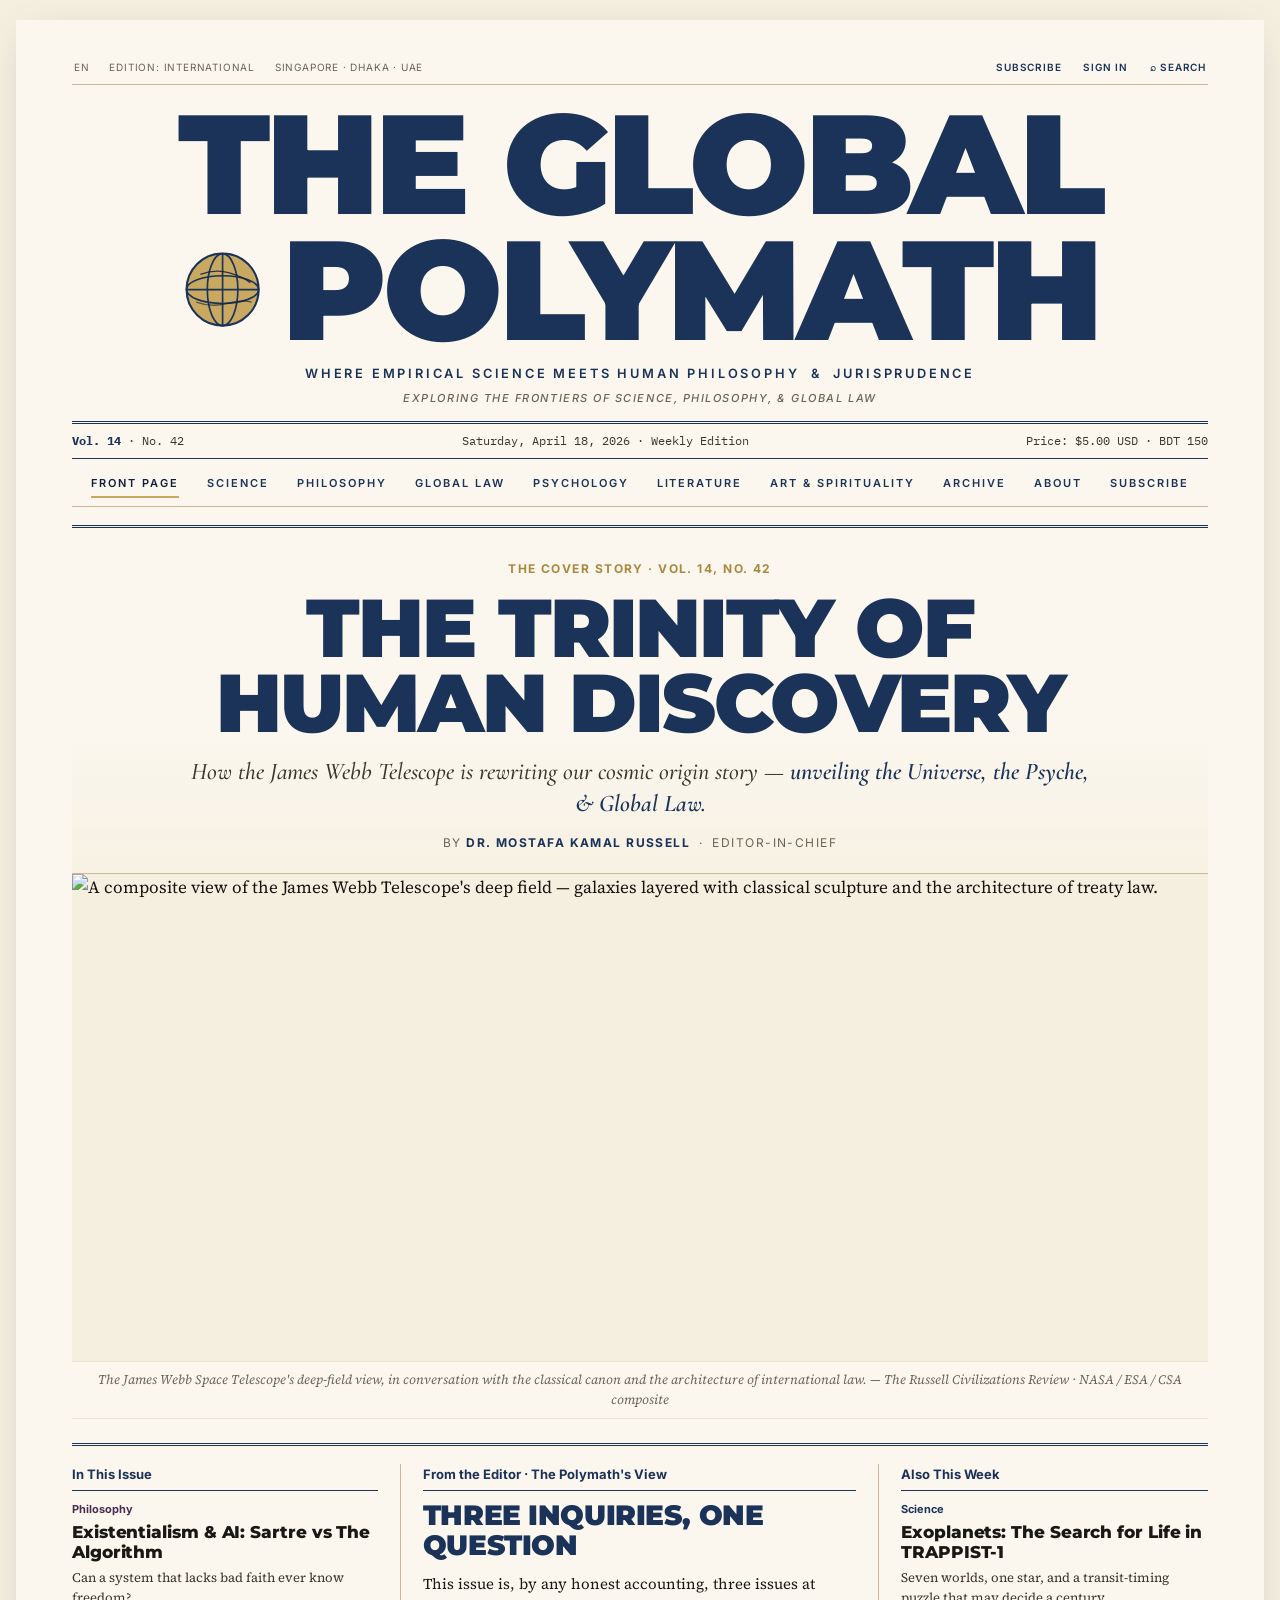
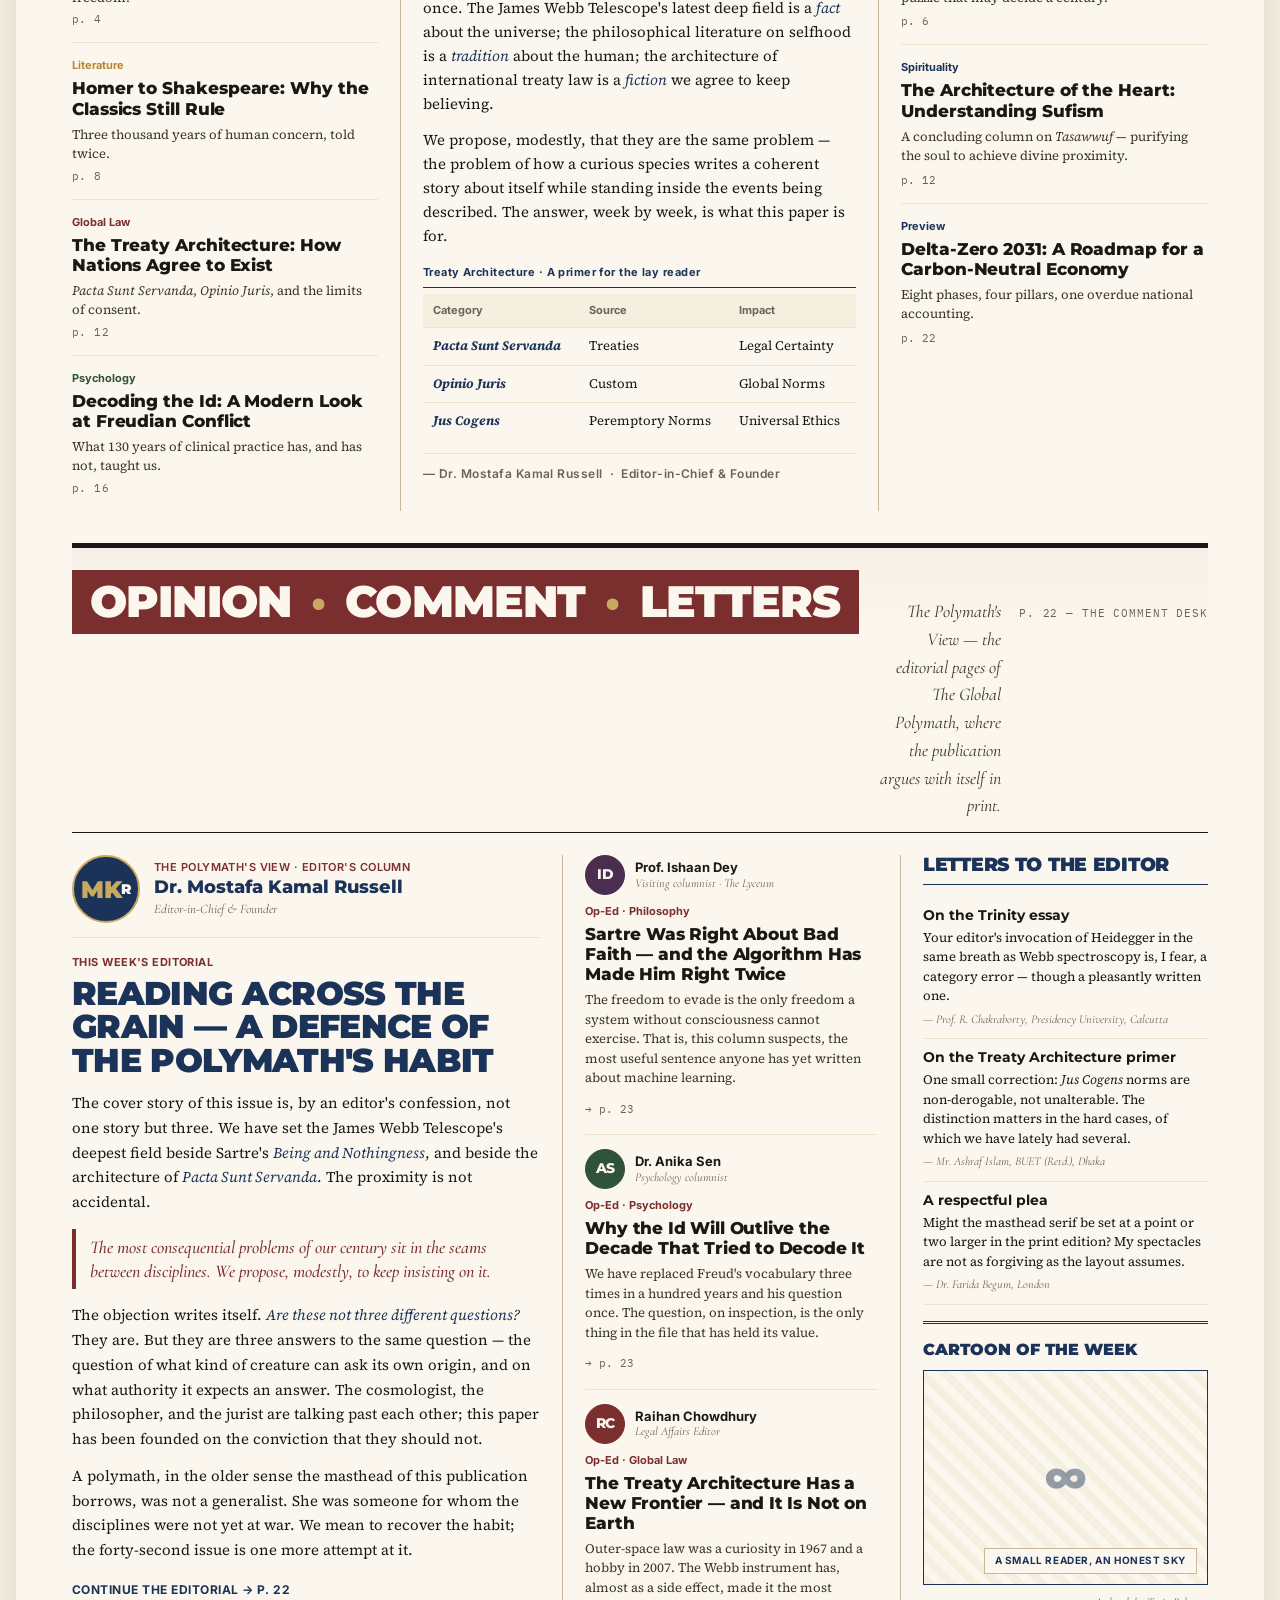
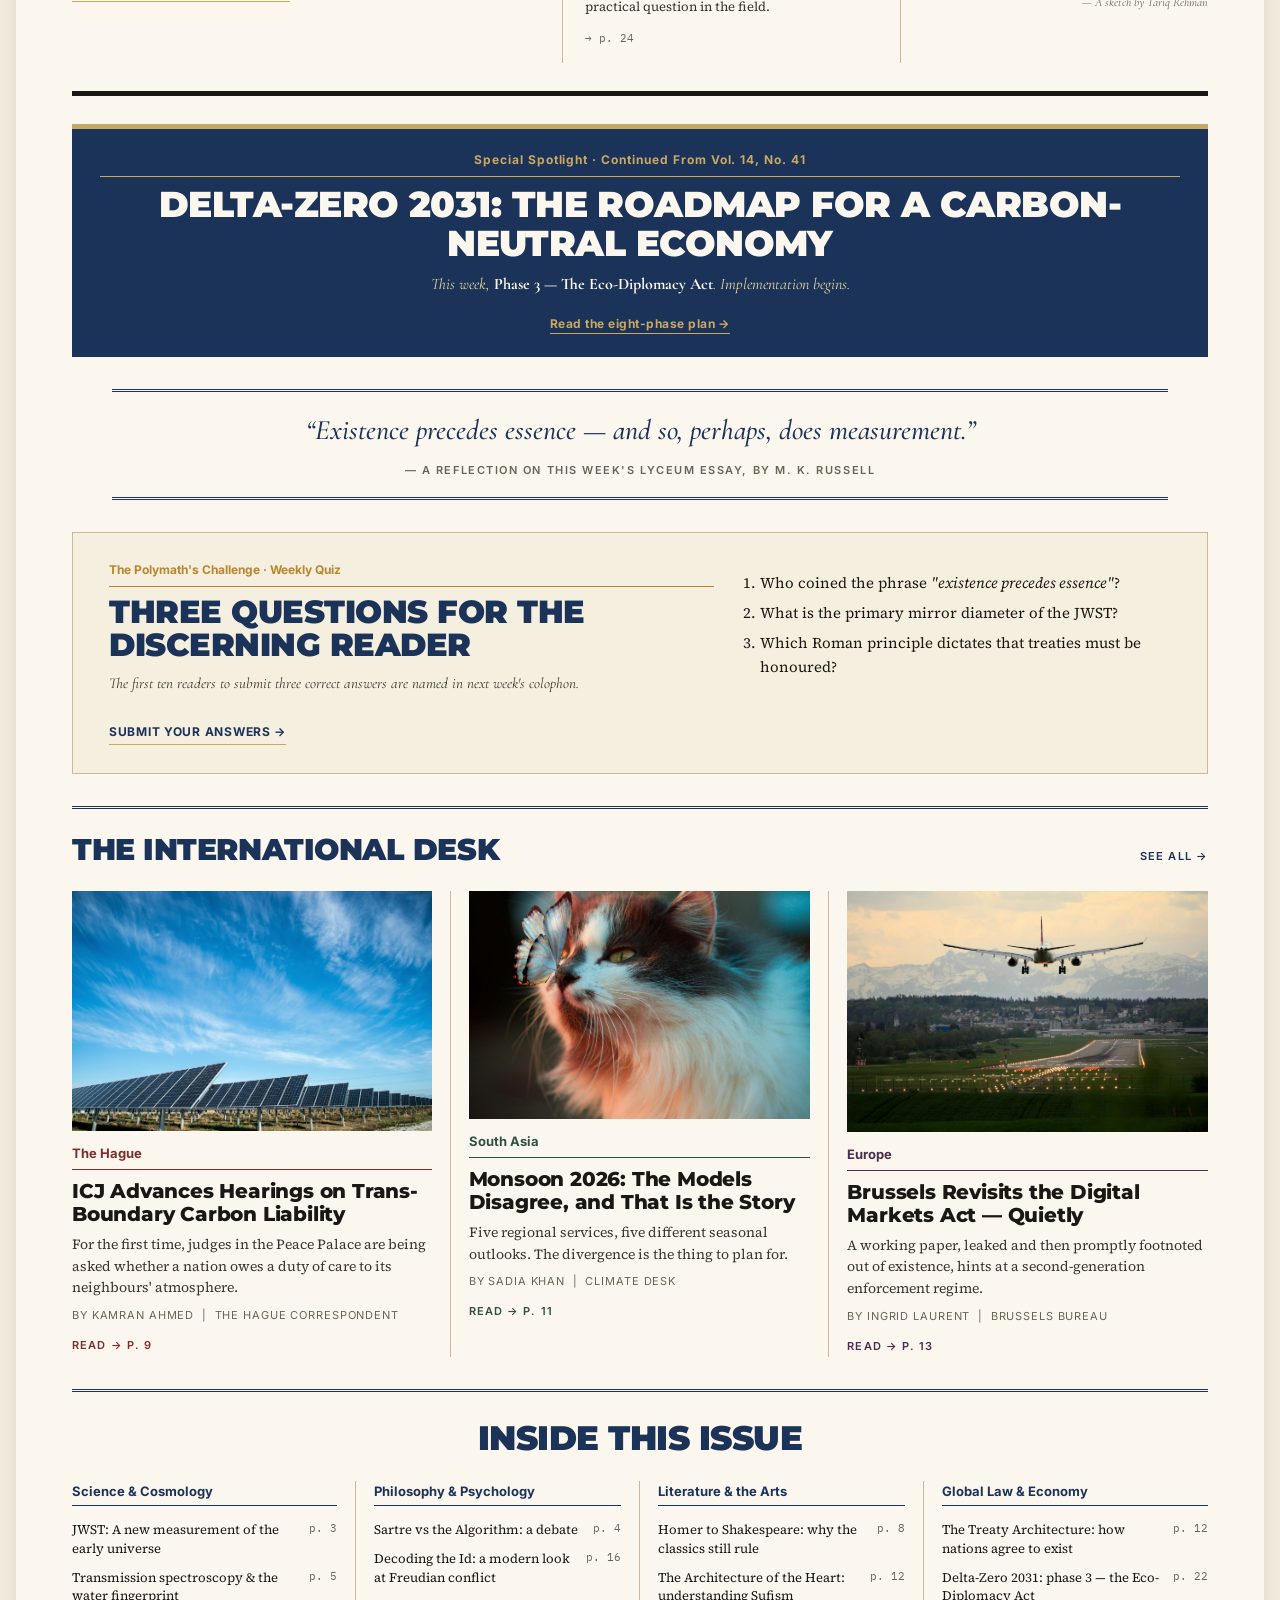
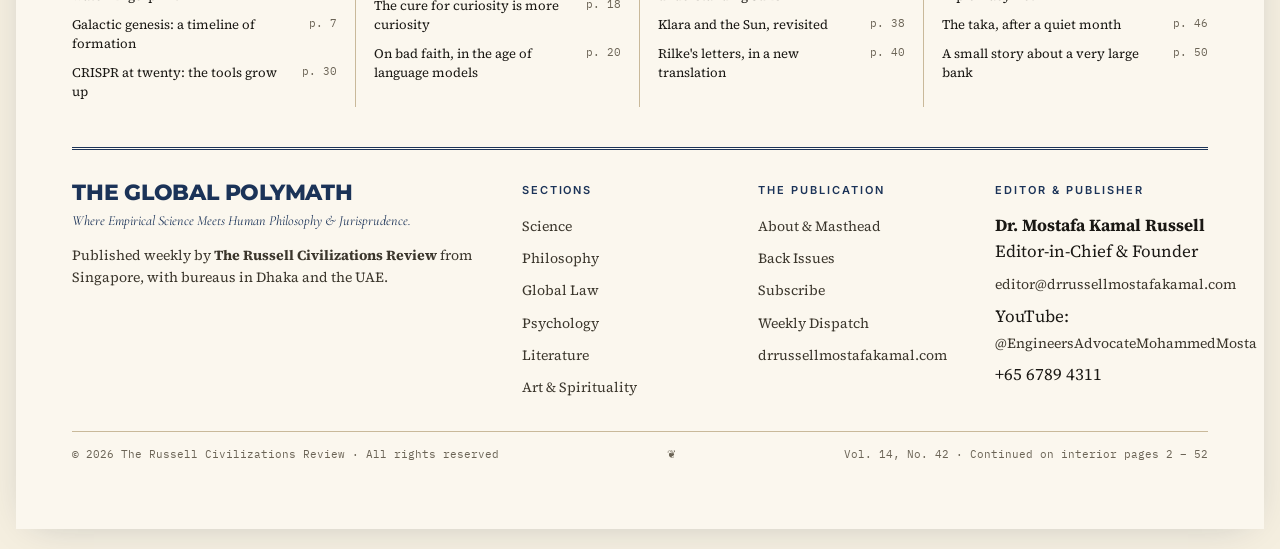
==== index.html @ f8ccaa66 "Swap primary location: Singapore-first, Dhaka secondary Per Dr. Mostafa Kamal Russell's Apr 29 instr" ====
<!doctype html>
<html lang="en">
<head>
<meta charset="utf-8">
<meta name="viewport" content="width=device-width, initial-scale=1">
<title>The Global Polymath — Vol. 14, No. 42 — April 18, 2026</title>
<meta name="description" content="The Global Polymath — Exploring the Frontiers of Science, Philosophy, &amp; Global Law. Published by The Russell Civilizations Review.">
<link rel="icon" type="image/svg+xml" href="assets/emblem.svg">
<link rel="stylesheet" href="colors_and_type.css">
<link rel="stylesheet" href="site.css">
<style>
  /* ---------- COVER BANNER ---------- */
  .cover-banner {
    margin-top: 18px;
    padding: 26px 0 20px;
    text-align: center;
    border-top: 3px double var(--tgp-navy);
    border-bottom: 1px solid var(--tgp-rule-thin);
    background:
      linear-gradient(180deg, transparent 0, transparent 60%, rgba(201, 169, 97, 0.08) 100%);
  }
  .cover-banner .kicker {
    display: inline-block;
    border-bottom: 0;
    padding-bottom: 0;
    margin-bottom: 12px;
    color: var(--tgp-gold-deep);
    letter-spacing: .12em;
    text-transform: uppercase;
    font-size: 12px;
  }
  .cover-banner h1 {
    font-family: var(--font-display);
    font-weight: 900;
    font-size: clamp(38px, 6.4vw, 96px);
    line-height: 0.92;
    letter-spacing: -0.025em;
    text-transform: uppercase;
    color: var(--tgp-navy);
    margin: 0 0 14px;
    overflow-wrap: break-word;
    hyphens: auto;
  }
  .cover-banner h1 a { color: inherit; text-decoration: none; }
  .cover-banner h1 a:hover { color: var(--tgp-navy-deep); }
  .cover-banner .deck {
    font-family: var(--font-serif-alt);
    font-style: italic;
    font-weight: 500;
    font-size: clamp(18px, 1.9vw, 24px);
    line-height: 1.35;
    color: var(--tgp-ink-soft);
    max-width: 920px;
    margin: 0 auto 14px;
  }
  .cover-banner .deck em {
    font-style: italic;
    color: var(--tgp-navy);
    font-weight: 600;
  }
  .cover-banner .byline {
    font-family: var(--font-sans);
    font-size: 12px;
    letter-spacing: .12em;
    text-transform: uppercase;
    color: var(--tgp-ink-mute);
  }
  .cover-banner .byline b {
    color: var(--tgp-navy);
    font-weight: 700;
  }

  /* ---------- HERO COMPOSITE ---------- */
  .cover-hero {
    margin: 0 0 24px;
  }
  .cover-hero .img {
    aspect-ratio: 21 / 9;
    overflow: hidden;
    background: var(--tgp-paper-deep);
  }
  .cover-hero .img img {
    width: 100%; height: 100%;
    object-fit: cover;
    display: block;
    filter: contrast(1.04) saturate(0.95);
  }
  .cover-hero figcaption {
    padding: 8px 0;
    border-top: .5px solid var(--tgp-paper-edge);
    border-bottom: .5px solid var(--tgp-paper-edge);
    font-family: var(--font-serif);
    font-style: italic;
    font-size: 13px;
    color: var(--tgp-ink-mute);
    text-align: center;
  }

  /* ---------- 3-COL COVER GRID ---------- */
  .cover-grid {
    display: grid;
    grid-template-columns: 1.1fr 1.6fr 1.1fr;
    gap: 0;
    margin-top: 24px;
    padding-top: 18px;
    border-top: 3px double var(--tgp-navy);
  }
  .cover-grid > * {
    padding: 0 22px;
    border-right: 1px solid var(--tgp-rule-thin);
    min-width: 0;
  }
  .cover-grid > *:first-child { padding-left: 0; }
  .cover-grid > *:last-child  { padding-right: 0; border-right: 0; }

  /* In This Issue (left) */
  .in-this-issue ul { list-style: none; padding: 0; margin: 0; }
  .in-this-issue li {
    padding: 14px 0;
    border-bottom: 1px solid var(--tgp-paper-edge);
  }
  .in-this-issue li:first-child { padding-top: 0; }
  .in-this-issue li:last-child { border-bottom: 0; }
  .in-this-issue .tag {
    font-family: var(--font-sans);
    font-weight: 700;
    font-size: 11px;
    letter-spacing: 0;
    color: var(--tgp-gold-deep);
    margin-bottom: 4px;
  }
  .in-this-issue .tag.philosophy { color: var(--tgp-aubergine); }
  .in-this-issue .tag.literature { color: var(--tgp-ochre); }
  .in-this-issue .tag.global-law { color: var(--tgp-oxblood); }
  .in-this-issue .tag.psychology { color: var(--tgp-forest); }
  .in-this-issue h4 {
    font-family: var(--font-headline);
    font-weight: 800;
    font-size: 17px;
    line-height: 1.18;
    color: var(--tgp-ink);
    margin: 0 0 6px;
    text-transform: none;
    letter-spacing: -.005em;
  }
  .in-this-issue h4 a { color: inherit; text-decoration: none; }
  .in-this-issue h4 a:hover { color: var(--tgp-navy); text-decoration: underline; }
  .in-this-issue p {
    font-family: var(--font-serif);
    font-size: 13px;
    line-height: 1.5;
    color: var(--tgp-ink-soft);
    margin: 0 0 4px;
  }
  .in-this-issue .page {
    font-family: var(--font-mono);
    font-size: 11px;
    color: var(--tgp-ink-mute);
    letter-spacing: .04em;
  }

  /* Editorial centre column */
  .cover-editorial h3 {
    font-family: var(--font-display);
    font-weight: 900;
    font-size: clamp(22px, 2.2vw, 30px);
    line-height: 1.05;
    text-transform: uppercase;
    letter-spacing: -.015em;
    color: var(--tgp-navy);
    margin: 4px 0 12px;
  }
  .cover-editorial p {
    font-family: var(--font-serif);
    font-size: 15px;
    line-height: 1.6;
    color: var(--tgp-ink);
    margin: 0 0 12px;
  }
  .cover-editorial p i { color: var(--tgp-navy); }

  .treaty-table {
    width: 100%;
    border-collapse: collapse;
    margin: 16px 0 14px;
    font-family: var(--font-serif);
    font-size: 13px;
  }
  .treaty-table caption {
    font-family: var(--font-sans);
    font-size: 11px;
    font-weight: 700;
    letter-spacing: .04em;
    color: var(--tgp-navy);
    text-align: left;
    padding-bottom: 6px;
    border-bottom: 1px solid var(--tgp-navy);
    margin-bottom: 6px;
  }
  .treaty-table th, .treaty-table td {
    padding: 8px 10px;
    text-align: left;
    border-bottom: .5px solid var(--tgp-paper-edge);
    vertical-align: top;
  }
  .treaty-table th {
    font-family: var(--font-sans);
    font-weight: 700;
    font-size: 11px;
    color: var(--tgp-ink-mute);
    background: var(--tgp-paper-deep);
  }
  .treaty-table td:first-child { font-weight: 700; color: var(--tgp-navy); font-style: italic; }
  .treaty-table tr:last-child td { border-bottom: 0; }

  .cover-editorial .byline-bottom {
    font-family: var(--font-sans);
    font-size: 12px;
    letter-spacing: .04em;
    color: var(--tgp-ink-mute);
    font-weight: 600;
    margin-top: 14px;
    padding-top: 10px;
    border-top: 1px solid var(--tgp-paper-edge);
  }

  /* Also This Week (right) */
  .cover-secondary article {
    padding: 14px 0;
    border-bottom: 1px solid var(--tgp-paper-edge);
  }
  .cover-secondary article:first-of-type { padding-top: 0; }
  .cover-secondary article:last-of-type { border-bottom: 0; }
  .cover-secondary .tag {
    font-family: var(--font-sans);
    font-weight: 700;
    font-size: 11px;
    color: var(--tgp-navy);
    margin-bottom: 4px;
  }
  .cover-secondary h4 {
    font-family: var(--font-headline);
    font-weight: 800;
    font-size: 17px;
    line-height: 1.18;
    color: var(--tgp-ink);
    margin: 0 0 6px;
    text-transform: none;
    letter-spacing: -.005em;
  }
  .cover-secondary h4 a { color: inherit; text-decoration: none; }
  .cover-secondary h4 a:hover { color: var(--tgp-navy); text-decoration: underline; }
  .cover-secondary p {
    font-family: var(--font-serif);
    font-size: 13px;
    line-height: 1.5;
    color: var(--tgp-ink-soft);
    margin: 0 0 6px;
  }
  .cover-secondary .page {
    font-family: var(--font-mono);
    font-size: 11px;
    color: var(--tgp-ink-mute);
  }

  /* ---------- OPINION DESK (British comment-page style) ---------- */
  .opinion-desk {
    margin-top: 32px;
    border-top: 5px solid var(--tgp-ink);
    border-bottom: 5px solid var(--tgp-ink);
    padding: 22px 0 28px;
    background:
      linear-gradient(180deg, rgba(123, 46, 46, 0.04) 0, transparent 80px);
  }
  .opinion-banner {
    display: flex;
    align-items: baseline;
    justify-content: space-between;
    gap: 18px;
    flex-wrap: wrap;
    padding-bottom: 12px;
    margin-bottom: 22px;
    border-bottom: 1px solid var(--tgp-ink);
  }
  .opinion-banner .badge {
    font-family: var(--font-display);
    font-weight: 900;
    font-size: clamp(28px, 3.4vw, 44px);
    line-height: 1;
    text-transform: uppercase;
    letter-spacing: -.02em;
    color: var(--tgp-paper);
    background: var(--tgp-oxblood);
    padding: 10px 18px;
    display: inline-block;
  }
  .opinion-banner .badge .dot { color: var(--tgp-gold); margin: 0 8px; }
  .opinion-banner .running {
    font-family: var(--font-serif-alt);
    font-style: italic;
    font-size: clamp(15px, 1.4vw, 19px);
    color: var(--tgp-ink-soft);
    flex: 1;
    text-align: right;
  }
  .opinion-banner .page-ref {
    font-family: var(--font-mono);
    font-size: 11px;
    letter-spacing: .08em;
    color: var(--tgp-ink-mute);
    text-transform: uppercase;
  }

  .opinion-grid {
    display: grid;
    grid-template-columns: 1.6fr 1.1fr 1fr;
    gap: 0;
  }
  .opinion-grid > * {
    padding: 0 22px;
    border-right: 1px solid var(--tgp-rule-thin);
    min-width: 0;
  }
  .opinion-grid > *:first-child { padding-left: 0; }
  .opinion-grid > *:last-child  { padding-right: 0; border-right: 0; }

  /* Editor's column (Russell) */
  .editor-column .author {
    display: flex;
    align-items: center;
    gap: 14px;
    padding-bottom: 14px;
    border-bottom: .5px solid var(--tgp-paper-edge);
    margin-bottom: 16px;
  }
  .editor-column .portrait {
    width: 64px;
    height: 64px;
    border-radius: 50%;
    background: var(--tgp-navy);
    color: var(--tgp-gold);
    font-family: var(--font-display);
    font-weight: 900;
    font-size: 24px;
    display: inline-flex;
    align-items: center;
    justify-content: center;
    flex-shrink: 0;
    border: 2px solid var(--tgp-gold);
    letter-spacing: -.02em;
  }
  .editor-column .author .meta { min-width: 0; }
  .editor-column .author .role {
    font-family: var(--font-sans);
    font-size: 11px;
    font-weight: 600;
    letter-spacing: .04em;
    color: var(--tgp-oxblood);
    text-transform: uppercase;
    margin-bottom: 2px;
  }
  .editor-column .author .name {
    font-family: var(--font-display);
    font-weight: 800;
    font-size: 18px;
    color: var(--tgp-navy);
    line-height: 1.1;
  }
  .editor-column .author .name-sub {
    font-family: var(--font-serif-alt);
    font-style: italic;
    font-size: 13px;
    color: var(--tgp-ink-mute);
    margin-top: 2px;
  }
  .editor-column .kicker-line {
    font-family: var(--font-sans);
    font-weight: 700;
    font-size: 11px;
    letter-spacing: .04em;
    color: var(--tgp-oxblood);
    text-transform: uppercase;
    margin-bottom: 6px;
  }
  .editor-column h3 {
    font-family: var(--font-display);
    font-weight: 900;
    font-size: clamp(24px, 2.6vw, 34px);
    line-height: 1.0;
    text-transform: uppercase;
    letter-spacing: -.02em;
    color: var(--tgp-navy);
    margin: 0 0 14px;
  }
  .editor-column p {
    font-family: var(--font-serif);
    font-size: 15px;
    line-height: 1.65;
    color: var(--tgp-ink);
    margin: 0 0 12px;
  }
  .editor-column p i { color: var(--tgp-navy); }
  .editor-column blockquote {
    font-family: var(--font-serif-alt);
    font-style: italic;
    font-weight: 500;
    font-size: 18px;
    line-height: 1.35;
    color: var(--tgp-oxblood);
    border-left: 4px solid var(--tgp-oxblood);
    padding: 6px 0 6px 14px;
    margin: 14px 0;
  }
  .editor-column .continue {
    font-family: var(--font-sans);
    font-size: 12px;
    font-weight: 700;
    color: var(--tgp-navy);
    text-decoration: none;
    border-bottom: 1px solid var(--tgp-gold);
    padding-bottom: 2px;
    letter-spacing: .04em;
    text-transform: uppercase;
    display: inline-block;
    margin-top: 6px;
  }
  .editor-column .continue:hover { color: var(--tgp-navy-deep); border-bottom-color: var(--tgp-gold-deep); }

  /* Op-Ed stack (three columnists) */
  .op-ed-stack > article {
    padding: 14px 0;
    border-bottom: 1px solid var(--tgp-paper-edge);
  }
  .op-ed-stack > article:first-child { padding-top: 0; }
  .op-ed-stack > article:last-child { border-bottom: 0; }
  .op-ed-stack .author-mini {
    display: flex;
    align-items: center;
    gap: 10px;
    margin-bottom: 8px;
  }
  .op-ed-stack .portrait-sm {
    width: 38px;
    height: 38px;
    border-radius: 50%;
    background: var(--tgp-paper-deep);
    color: var(--tgp-navy);
    font-family: var(--font-display);
    font-weight: 800;
    font-size: 14px;
    display: inline-flex;
    align-items: center;
    justify-content: center;
    flex-shrink: 0;
    border: 1.5px solid var(--tgp-rule-thin);
    letter-spacing: -.02em;
  }
  .op-ed-stack .portrait-sm.philo { background: var(--tgp-aubergine); color: var(--tgp-paper); border-color: var(--tgp-aubergine); }
  .op-ed-stack .portrait-sm.psyc  { background: var(--tgp-forest); color: var(--tgp-paper); border-color: var(--tgp-forest); }
  .op-ed-stack .portrait-sm.law   { background: var(--tgp-oxblood); color: var(--tgp-paper); border-color: var(--tgp-oxblood); }
  .op-ed-stack .author-mini .byline { min-width: 0; line-height: 1.2; }
  .op-ed-stack .author-mini .name {
    font-family: var(--font-sans);
    font-size: 13px;
    font-weight: 700;
    color: var(--tgp-ink);
  }
  .op-ed-stack .author-mini .role {
    font-family: var(--font-serif-alt);
    font-style: italic;
    font-size: 12px;
    color: var(--tgp-ink-mute);
  }
  .op-ed-stack .kicker-line {
    font-family: var(--font-sans);
    font-weight: 700;
    font-size: 11px;
    letter-spacing: 0;
    color: var(--tgp-oxblood);
    margin-bottom: 4px;
  }
  .op-ed-stack h4 {
    font-family: var(--font-headline);
    font-weight: 800;
    font-size: 17px;
    line-height: 1.18;
    color: var(--tgp-ink);
    margin: 0 0 6px;
    text-transform: none;
    letter-spacing: -.01em;
  }
  .op-ed-stack h4 a { color: inherit; text-decoration: none; }
  .op-ed-stack h4 a:hover { color: var(--tgp-navy); text-decoration: underline; }
  .op-ed-stack p {
    font-family: var(--font-serif);
    font-size: 13px;
    line-height: 1.5;
    color: var(--tgp-ink-soft);
    margin: 0 0 6px;
  }
  .op-ed-stack .jump {
    font-family: var(--font-mono);
    font-size: 11px;
    color: var(--tgp-ink-mute);
  }

  /* Letters & Cartoon */
  .letters-stack > .head {
    font-family: var(--font-display);
    font-weight: 900;
    font-size: 19px;
    line-height: 1.1;
    text-transform: uppercase;
    letter-spacing: -.015em;
    color: var(--tgp-navy);
    padding-bottom: 8px;
    border-bottom: .5px solid var(--tgp-navy);
    margin-bottom: 12px;
  }
  .letters-stack .letter {
    padding: 10px 0;
    border-bottom: 1px solid var(--tgp-paper-edge);
  }
  .letters-stack .letter:last-of-type { border-bottom: 0; }
  .letters-stack .letter .title {
    font-family: var(--font-headline);
    font-weight: 700;
    font-size: 14px;
    color: var(--tgp-ink);
    margin-bottom: 4px;
    line-height: 1.2;
  }
  .letters-stack .letter p {
    font-family: var(--font-serif);
    font-size: 13px;
    line-height: 1.5;
    color: var(--tgp-ink);
    margin: 0 0 4px;
  }
  .letters-stack .letter .sig {
    font-family: var(--font-serif-alt);
    font-style: italic;
    font-size: 12px;
    color: var(--tgp-ink-mute);
  }
  .letters-stack .cartoon {
    margin-top: 16px;
    padding-top: 14px;
    border-top: 3px double var(--tgp-navy);
  }
  .letters-stack .cartoon .head {
    font-family: var(--font-display);
    font-weight: 900;
    font-size: 16px;
    text-transform: uppercase;
    color: var(--tgp-navy);
    margin-bottom: 8px;
  }
  .letters-stack .cartoon-frame {
    aspect-ratio: 4 / 3;
    background:
      repeating-linear-gradient(45deg, var(--tgp-paper-deep), var(--tgp-paper-deep) 8px, var(--tgp-paper) 8px, var(--tgp-paper) 16px);
    border: 1.5px solid var(--tgp-navy);
    display: flex;
    align-items: center;
    justify-content: center;
    margin-bottom: 8px;
    position: relative;
    overflow: hidden;
  }
  .letters-stack .cartoon-frame .glyph {
    font-family: var(--font-display);
    font-size: 44px;
    color: var(--tgp-navy);
    opacity: 0.45;
    font-weight: 900;
  }
  .letters-stack .cartoon-frame .legend {
    position: absolute;
    bottom: 10px;
    right: 10px;
    background: var(--tgp-paper);
    padding: 4px 10px;
    font-family: var(--font-sans);
    font-size: 10px;
    font-weight: 700;
    color: var(--tgp-navy);
    letter-spacing: .06em;
    text-transform: uppercase;
    border: 1px solid var(--tgp-rule-thin);
  }
  .letters-stack .cartoon .credit {
    font-family: var(--font-serif-alt);
    font-style: italic;
    font-size: 12px;
    color: var(--tgp-ink-mute);
    text-align: right;
  }

  /* ---------- DELTA-ZERO RIBBON ---------- */
  .delta-zero-ribbon {
    margin-top: 28px;
    padding: 22px 28px;
    background: var(--tgp-navy);
    color: var(--tgp-paper);
    border-top: 5px solid var(--tgp-gold);
    text-align: center;
  }
  .delta-zero-ribbon .kicker {
    font-family: var(--font-sans);
    font-weight: 700;
    font-size: 12px;
    letter-spacing: .08em;
    color: var(--tgp-gold);
    margin-bottom: 8px;
    text-transform: none;
  }
  .delta-zero-ribbon h2 {
    font-family: var(--font-display);
    font-weight: 900;
    font-size: clamp(22px, 3vw, 36px);
    line-height: 1.1;
    text-transform: uppercase;
    letter-spacing: -.015em;
    margin: 0 0 8px;
    color: var(--tgp-paper);
  }
  .delta-zero-ribbon p {
    font-family: var(--font-serif-alt);
    font-style: italic;
    font-size: 16px;
    margin: 0 0 12px;
    color: var(--tgp-gold-soft);
  }
  .delta-zero-ribbon p b { color: var(--tgp-paper); font-style: normal; font-weight: 700; }
  .delta-zero-ribbon a {
    font-family: var(--font-sans);
    font-size: 12px;
    font-weight: 700;
    color: var(--tgp-gold);
    text-decoration: none;
    border-bottom: 1px solid var(--tgp-gold);
    padding-bottom: 2px;
    letter-spacing: .04em;
  }
  .delta-zero-ribbon a:hover { color: var(--tgp-paper); border-bottom-color: var(--tgp-paper); }

  /* ---------- PULL QUOTE ROW ---------- */
  .pullquote-row {
    margin: 32px 40px;
    padding: 20px 0;
    border-top: 3px double var(--tgp-navy);
    border-bottom: 3px double var(--tgp-navy);
    text-align: center;
    font-family: var(--font-serif-alt);
    font-style: italic;
    font-weight: 500;
    font-size: clamp(20px, 2.2vw, 30px);
    line-height: 1.3;
    color: var(--tgp-navy);
  }
  .pullquote-row .attrib {
    display: block;
    font-family: var(--font-sans);
    font-style: normal;
    font-size: 11px;
    letter-spacing: .14em;
    color: var(--tgp-ink-mute);
    margin-top: 14px;
    font-weight: 600;
    text-transform: uppercase;
  }

  /* ---------- WEEKLY CHALLENGE ---------- */
  .weekly-challenge {
    margin-top: 28px;
    padding: 28px 36px;
    border: 1px solid var(--tgp-rule-thin);
    background: var(--tgp-paper-deep);
    display: grid;
    grid-template-columns: 1.4fr 1fr;
    gap: 24px;
    align-items: center;
  }
  .weekly-challenge .head .kicker {
    font-family: var(--font-sans);
    font-weight: 700;
    font-size: 12px;
    color: var(--tgp-ochre);
    margin-bottom: 8px;
  }
  .weekly-challenge h2 {
    font-family: var(--font-display);
    font-weight: 900;
    font-size: clamp(22px, 2.6vw, 32px);
    line-height: 1.05;
    text-transform: uppercase;
    letter-spacing: -.015em;
    color: var(--tgp-navy);
    margin: 0 0 10px;
  }
  .weekly-challenge .head p {
    font-family: var(--font-serif-alt);
    font-style: italic;
    font-size: 15px;
    color: var(--tgp-ink-soft);
    margin: 0;
  }
  .weekly-challenge ol {
    font-family: var(--font-serif);
    font-size: 15px;
    line-height: 1.6;
    color: var(--tgp-ink);
    margin: 0;
    padding-left: 22px;
  }
  .weekly-challenge ol li { margin-bottom: 6px; }
  .weekly-challenge .submit {
    grid-column: 1 / -1;
    font-family: var(--font-sans);
    font-size: 12px;
    font-weight: 700;
    color: var(--tgp-navy);
    text-decoration: none;
    border-bottom: 1px solid var(--tgp-gold);
    padding-bottom: 2px;
    margin-top: 4px;
    letter-spacing: .06em;
    justify-self: start;
    text-transform: uppercase;
  }
  .weekly-challenge .submit:hover { color: var(--tgp-navy-deep); border-bottom-color: var(--tgp-gold-deep); }

  /* ---------- INTERNATIONAL DESK ---------- */
  .intl-desk {
    margin-top: 32px;
    padding-top: 18px;
    border-top: 3px double var(--tgp-navy);
  }
  .intl-desk .section-head {
    display: flex; justify-content: space-between; align-items: baseline;
    margin-bottom: 18px;
  }
  .intl-desk .section-head h2 {
    font-family: var(--font-display);
    font-weight: 900;
    font-size: clamp(22px, 2.4vw, 30px);
    text-transform: uppercase;
    color: var(--tgp-navy);
    letter-spacing: -.015em;
    margin: 0;
  }
  .intl-grid {
    display: grid;
    grid-template-columns: repeat(3, 1fr);
    gap: 0;
  }
  .intl-grid > article {
    padding: 0 18px;
    border-right: 1px solid var(--tgp-rule-thin);
  }
  .intl-grid > article:first-child { padding-left: 0; }
  .intl-grid > article:last-child  { padding-right: 0; border-right: 0; }
  .intl-grid .img {
    aspect-ratio: 3 / 2;
    width: 100%;
    margin-bottom: 12px;
    overflow: hidden;
    background: var(--tgp-paper-deep);
  }
  .intl-grid .img img {
    width: 100%; height: 100%;
    object-fit: cover;
    display: block;
    filter: contrast(1.02) saturate(0.95);
  }
  .intl-grid h3 {
    font-family: var(--font-headline);
    font-weight: 800;
    font-size: 20px;
    line-height: 1.15;
    color: var(--tgp-ink);
    margin: 0 0 8px;
    letter-spacing: -.01em;
  }
  .intl-grid h3 a { color: inherit; text-decoration: none; }
  .intl-grid h3 a:hover { text-decoration: underline; }
  .intl-grid p {
    font-family: var(--font-serif);
    font-size: 14px;
    line-height: 1.55;
    color: var(--tgp-ink-soft);
    margin: 0 0 8px;
  }

  /* ---------- INSIDE THIS ISSUE ---------- */
  .inside {
    margin-top: 32px;
    padding-top: 20px;
    border-top: 3px double var(--tgp-navy);
  }
  .inside h2 {
    font-family: var(--font-display);
    font-weight: 900;
    font-size: clamp(24px, 2.8vw, 34px);
    text-transform: uppercase;
    color: var(--tgp-navy);
    letter-spacing: -.015em;
    margin: 0 0 16px;
    text-align: center;
  }
  .inside-grid {
    display: grid;
    grid-template-columns: repeat(4, 1fr);
    gap: 0;
  }
  .inside-grid > section {
    padding: 0 18px;
    border-right: 1px solid var(--tgp-rule-thin);
  }
  .inside-grid > section:first-child { padding-left: 0; }
  .inside-grid > section:last-child  { padding-right: 0; border-right: 0; }
  .inside-grid h5 {
    font-family: var(--font-sans);
    font-weight: 700;
    font-size: 13px;
    letter-spacing: 0;
    text-transform: none;
    color: var(--tgp-navy);
    margin: 0 0 10px;
    padding-bottom: 4px;
    border-bottom: .5px solid var(--tgp-navy);
  }
  .inside-grid ul { list-style: none; padding: 0; margin: 0; }
  .inside-grid li {
    font-family: var(--font-serif);
    font-size: 13px;
    line-height: 1.45;
    padding: 5px 0;
    color: var(--tgp-ink);
    display: flex;
    justify-content: space-between;
    gap: 10px;
  }
  .inside-grid li a { color: inherit; text-decoration: none; }
  .inside-grid li a:hover { text-decoration: underline; color: var(--tgp-navy); }
  .inside-grid li .pg {
    font-family: var(--font-mono);
    font-size: 11px;
    color: var(--tgp-ink-mute);
    flex-shrink: 0;
  }

  /* ---------- RESPONSIVE ---------- */
  @media (max-width: 1100px) {
    .cover-grid { grid-template-columns: 1fr 1.4fr; }
    .cover-secondary { grid-column: 1 / -1; padding: 18px 0 0; border-right: 0; border-top: 1px solid var(--tgp-rule-thin); margin-top: 10px;
      display: grid; grid-template-columns: 1fr 1fr 1fr; gap: 0; }
    .cover-secondary article { padding: 0 16px; border-right: 1px solid var(--tgp-rule-thin); border-bottom: 0; }
    .cover-secondary article:first-of-type { padding-left: 0; }
    .cover-secondary article:last-of-type { padding-right: 0; border-right: 0; }
    .opinion-grid { grid-template-columns: 1.4fr 1fr; }
    .opinion-grid > .letters-stack { grid-column: 1 / -1; padding: 18px 0 0; border-right: 0; border-top: 1px solid var(--tgp-rule-thin); margin-top: 10px; }
  }
  @media (max-width: 900px) {
    .cover-grid { grid-template-columns: 1fr; padding-top: 14px; }
    .cover-grid > * { padding: 16px 0; border-right: 0; border-bottom: 1px solid var(--tgp-paper-edge); }
    .cover-grid > *:last-child { border-bottom: 0; }
    .cover-secondary { grid-template-columns: 1fr; border-top: 0; padding: 0; margin-top: 0; }
    .cover-secondary article { padding: 14px 0; border-right: 0; border-bottom: 1px solid var(--tgp-paper-edge); }
    .cover-secondary article:last-of-type { border-bottom: 0; }
    .pullquote-row { margin: 22px 8px; }
    .weekly-challenge { grid-template-columns: 1fr; padding: 20px 22px; }
    .intl-grid, .inside-grid { grid-template-columns: 1fr; }
    .intl-grid > article, .inside-grid > section {
      padding: 14px 0;
      border-right: 0;
      border-bottom: 1px solid var(--tgp-paper-edge);
    }
    .intl-grid > article:last-child,
    .inside-grid > section:last-child { border-bottom: 0; }
    .opinion-grid { grid-template-columns: 1fr; }
    .opinion-grid > * { padding: 16px 0; border-right: 0; border-bottom: 1px solid var(--tgp-paper-edge); margin-top: 0; border-top: 0; }
    .opinion-grid > *:last-child { border-bottom: 0; }
    .opinion-banner .running { text-align: left; flex: none; width: 100%; }
  }
  @media (max-width: 560px) {
    .cover-banner { padding: 18px 0 14px; }
    .cover-hero .img { aspect-ratio: 16 / 10; }
    .delta-zero-ribbon { padding: 18px 16px; }
  }
</style>
</head>
<body class="tgp">
  <div class="page-shell">
    <main class="page-body">

      <!-- Top utility bar -->
      <div class="utility-bar">
        <div class="left">
          <span>EN</span>
          <span>Edition: International</span>
          <span>Singapore &middot; Dhaka &middot; UAE</span>
        </div>
        <div class="right">
          <a href="subscribe.html">Subscribe</a>
          <a href="#">Sign In</a>
          <a href="#" aria-label="Search">&#x2315; Search</a>
        </div>
      </div>

      <!-- Masthead -->
      <header class="masthead">
        <div class="masthead-title">
          <a href="index.html">
            <span class="line">The Global</span>
            <span class="globe-row">
              <span class="globe">
                <svg viewBox="0 0 120 120" xmlns="http://www.w3.org/2000/svg" aria-hidden="true">
                  <circle cx="60" cy="60" r="52" fill="#C9A961" stroke="#1B3358" stroke-width="3"/>
                  <ellipse cx="60" cy="60" rx="52" ry="20" stroke="#1B3358" stroke-width="2.4" fill="none"/>
                  <ellipse cx="60" cy="60" rx="22" ry="52" stroke="#1B3358" stroke-width="2.4" fill="none"/>
                  <line x1="8" y1="60" x2="112" y2="60" stroke="#1B3358" stroke-width="2.4"/>
                  <line x1="60" y1="8" x2="60" y2="112" stroke="#1B3358" stroke-width="2.4"/>
                  <path d="M 28 38 Q 50 30 70 36 T 100 50" stroke="#0F1F3A" stroke-width="2" fill="none" opacity="0.85"/>
                  <path d="M 22 78 Q 44 86 66 80 T 102 78" stroke="#0F1F3A" stroke-width="2" fill="none" opacity="0.6"/>
                </svg>
              </span>
              <span>Polymath</span>
            </span>
          </a>
        </div>
        <div class="masthead-tagline">Where Empirical Science Meets Human Philosophy &nbsp;&amp;&nbsp; Jurisprudence</div>
        <div class="masthead-running">Exploring the Frontiers of Science, Philosophy, &amp; Global Law</div>
      </header>

      <!-- Dateline -->
      <div class="dateline">
        <span><b>Vol. 14</b> &middot; No. 42</span>
        <span>Saturday, April 18, 2026 &middot; Weekly Edition</span>
        <span>Price: $5.00 USD &middot; BDT 150</span>
      </div>

      <!-- Navigation -->
      <nav class="site-nav" aria-label="Primary">
        <input type="checkbox" id="navToggle" class="nav-toggle" aria-hidden="true">
        <label for="navToggle" class="nav-hamburger" aria-label="Open menu">
          <span class="bars"><span class="bar"></span><span class="bar"></span><span class="bar"></span></span>
          <span><span class="open-label">Menu</span><span class="close-label">Close</span></span>
        </label>
        <div class="nav-menu">
          <a href="index.html" class="active">Front Page</a>
          <a href="section.html?s=science">Science</a>
          <a href="section.html?s=philosophy">Philosophy</a>
          <a href="section.html?s=global-law">Global Law</a>
          <a href="section.html?s=psychology">Psychology</a>
          <a href="section.html?s=literature">Literature</a>
          <a href="section.html?s=spirituality">Art &amp; Spirituality</a>
          <a href="archive.html">Archive</a>
          <a href="about.html">About</a>
          <a href="subscribe.html">Subscribe</a>
        </div>
      </nav>

      <!-- COVER STORY HEADLINE -->
      <section class="cover-banner">
        <div class="kicker">The Cover Story &middot; Vol. 14, No. 42</div>
        <h1>
          <a href="article.html">The Trinity of Human&nbsp;Discovery</a>
        </h1>
        <p class="deck">
          How the James Webb Telescope is rewriting our cosmic origin story &mdash;
          <em>unveiling the Universe, the Psyche, &amp; Global Law.</em>
        </p>
        <div class="byline">By <b>Dr. Mostafa Kamal Russell</b> &nbsp;&middot;&nbsp; Editor-in-Chief</div>
      </section>

      <!-- HERO COMPOSITE -->
      <figure class="cover-hero">
        <div class="img">
          <img
            src="https://images.unsplash.com/photo-1462331940025-496dfbfc7564?w=1800&amp;q=85&amp;auto=format&amp;fit=crop"
            alt="A composite view of the James Webb Telescope's deep field — galaxies layered with classical sculpture and the architecture of treaty law."
            loading="eager" width="1800" height="772">
        </div>
        <figcaption>
          The James Webb Space Telescope's deep-field view, in conversation with the classical canon and the architecture of international law.
          &mdash; <i>The Russell Civilizations Review &middot; NASA / ESA / CSA composite</i>
        </figcaption>
      </figure>

      <!-- 3-COL COVER GRID -->
      <div class="cover-grid">

        <!-- IN THIS ISSUE -->
        <aside class="in-this-issue">
          <div class="kicker">In This Issue</div>
          <ul>
            <li>
              <div class="tag philosophy">Philosophy</div>
              <h4><a href="article.html">Existentialism &amp; AI: Sartre vs The Algorithm</a></h4>
              <p>Can a system that lacks bad faith ever know freedom?</p>
              <div class="page">p. 4</div>
            </li>
            <li>
              <div class="tag literature">Literature</div>
              <h4><a href="article.html">Homer to Shakespeare: Why the Classics Still Rule</a></h4>
              <p>Three thousand years of human concern, told twice.</p>
              <div class="page">p. 8</div>
            </li>
            <li>
              <div class="tag global-law">Global Law</div>
              <h4><a href="article.html">The Treaty Architecture: How Nations Agree to Exist</a></h4>
              <p><i>Pacta Sunt Servanda</i>, <i>Opinio Juris</i>, and the limits of consent.</p>
              <div class="page">p. 12</div>
            </li>
            <li>
              <div class="tag psychology">Psychology</div>
              <h4><a href="article.html">Decoding the Id: A Modern Look at Freudian Conflict</a></h4>
              <p>What 130 years of clinical practice has, and has not, taught us.</p>
              <div class="page">p. 16</div>
            </li>
          </ul>
        </aside>

        <!-- EDITORIAL CENTRE -->
        <article class="cover-editorial">
          <div class="kicker">From the Editor &middot; The Polymath's View</div>
          <h3>Three Inquiries, One Question</h3>
          <p>
            This issue is, by any honest accounting, three issues at once. The
            James Webb Telescope's latest deep field is a <i>fact</i> about the
            universe; the philosophical literature on selfhood is a
            <i>tradition</i> about the human; the architecture of international
            treaty law is a <i>fiction</i> we agree to keep believing.
          </p>
          <p>
            We propose, modestly, that they are the same problem &mdash; the
            problem of how a curious species writes a coherent story about itself
            while standing inside the events being described. The answer, week by
            week, is what this paper is for.
          </p>

          <table class="treaty-table">
            <caption>Treaty Architecture &middot; A primer for the lay reader</caption>
            <thead>
              <tr>
                <th>Category</th>
                <th>Source</th>
                <th>Impact</th>
              </tr>
            </thead>
            <tbody>
              <tr><td>Pacta Sunt Servanda</td><td>Treaties</td><td>Legal Certainty</td></tr>
              <tr><td>Opinio Juris</td><td>Custom</td><td>Global Norms</td></tr>
              <tr><td>Jus Cogens</td><td>Peremptory Norms</td><td>Universal Ethics</td></tr>
            </tbody>
          </table>

          <p class="byline-bottom">&mdash; Dr. Mostafa Kamal Russell &nbsp;&middot;&nbsp; Editor-in-Chief &amp; Founder</p>
        </article>

        <!-- ALSO THIS WEEK (right) -->
        <aside class="cover-secondary">
          <div class="kicker">Also This Week</div>

          <article>
            <div class="tag">Science</div>
            <h4><a href="article.html">Exoplanets: The Search for Life in TRAPPIST-1</a></h4>
            <p>Seven worlds, one star, and a transit-timing puzzle that may decide a century.</p>
            <div class="page">p. 6</div>
          </article>

          <article>
            <div class="tag">Spirituality</div>
            <h4><a href="article.html">The Architecture of the Heart: Understanding Sufism</a></h4>
            <p>A concluding column on <i>Tasawwuf</i> &mdash; purifying the soul to achieve divine proximity.</p>
            <div class="page">p. 12</div>
          </article>

          <article>
            <div class="tag">Preview</div>
            <h4><a href="article.html">Delta-Zero 2031: A Roadmap for a Carbon-Neutral Economy</a></h4>
            <p>Eight phases, four pillars, one overdue national accounting.</p>
            <div class="page">p. 22</div>
          </article>
        </aside>

      </div>

      <!-- OPINION DESK — British comment-page style -->
      <section class="opinion-desk" aria-labelledby="opinionLabel">
        <header class="opinion-banner">
          <span class="badge" id="opinionLabel">Opinion <span class="dot">&middot;</span> Comment <span class="dot">&middot;</span> Letters</span>
          <span class="running">The Polymath's View &mdash; the editorial pages of <i>The Global Polymath</i>, where the publication argues with itself in print.</span>
          <span class="page-ref">p. 22 &mdash; The Comment Desk</span>
        </header>

        <div class="opinion-grid">

          <!-- EDITOR'S COLUMN — Russell -->
          <article class="editor-column">
            <div class="author">
              <span class="portrait" aria-hidden="true">MK<span style="font-size:.6em;vertical-align:super;color:var(--tgp-paper)">R</span></span>
              <div class="meta">
                <div class="role">The Polymath's View &middot; Editor's Column</div>
                <div class="name">Dr. Mostafa Kamal Russell</div>
                <div class="name-sub">Editor-in-Chief &amp; Founder</div>
              </div>
            </div>
            <div class="kicker-line">This Week's Editorial</div>
            <h3>Reading Across the Grain &mdash; A Defence of the Polymath's Habit</h3>
            <p>
              The cover story of this issue is, by an editor's confession, not
              one story but three. We have set the James Webb Telescope's deepest
              field beside Sartre's <i>Being and Nothingness</i>, and beside the
              architecture of <i>Pacta Sunt Servanda</i>. The proximity is not
              accidental.
            </p>
            <blockquote>
              The most consequential problems of our century sit in the seams
              between disciplines. We propose, modestly, to keep insisting on it.
            </blockquote>
            <p>
              The objection writes itself. <i>Are these not three different
              questions?</i> They are. But they are three answers to the same
              question &mdash; the question of what kind of creature can ask its
              own origin, and on what authority it expects an answer. The cosmologist,
              the philosopher, and the jurist are talking past each other; this paper
              has been founded on the conviction that they should not.
            </p>
            <p>
              A polymath, in the older sense the masthead of this publication
              borrows, was not a generalist. She was someone for whom the
              disciplines were not yet at war. We mean to recover the habit; the
              forty-second issue is one more attempt at it.
            </p>
            <a class="continue" href="article.html">Continue the editorial &rarr; p. 22</a>
          </article>

          <!-- OP-ED COLUMNISTS STACK -->
          <div class="op-ed-stack" aria-label="Op-Ed columnists">

            <article>
              <div class="author-mini">
                <span class="portrait-sm philo" aria-hidden="true">ID</span>
                <div class="byline">
                  <div class="name">Prof. Ishaan Dey</div>
                  <div class="role">Visiting columnist &middot; The Lyceum</div>
                </div>
              </div>
              <div class="kicker-line">Op-Ed &middot; Philosophy</div>
              <h4><a href="article.html">Sartre Was Right About Bad Faith &mdash; and the Algorithm Has Made Him Right Twice</a></h4>
              <p>
                The freedom to evade is the only freedom a system without
                consciousness cannot exercise. That is, this column suspects, the
                most useful sentence anyone has yet written about machine learning.
              </p>
              <span class="jump">&rarr; p. 23</span>
            </article>

            <article>
              <div class="author-mini">
                <span class="portrait-sm psyc" aria-hidden="true">AS</span>
                <div class="byline">
                  <div class="name">Dr. Anika Sen</div>
                  <div class="role">Psychology columnist</div>
                </div>
              </div>
              <div class="kicker-line">Op-Ed &middot; Psychology</div>
              <h4><a href="article.html">Why the Id Will Outlive the Decade That Tried to Decode It</a></h4>
              <p>
                We have replaced Freud's vocabulary three times in a hundred
                years and his question once. The question, on inspection, is the
                only thing in the file that has held its value.
              </p>
              <span class="jump">&rarr; p. 23</span>
            </article>

            <article>
              <div class="author-mini">
                <span class="portrait-sm law" aria-hidden="true">RC</span>
                <div class="byline">
                  <div class="name">Raihan Chowdhury</div>
                  <div class="role">Legal Affairs Editor</div>
                </div>
              </div>
              <div class="kicker-line">Op-Ed &middot; Global Law</div>
              <h4><a href="article.html">The Treaty Architecture Has a New Frontier &mdash; and It Is Not on Earth</a></h4>
              <p>
                Outer-space law was a curiosity in 1967 and a hobby in 2007. The
                Webb instrument has, almost as a side effect, made it the most
                practical question in the field.
              </p>
              <span class="jump">&rarr; p. 24</span>
            </article>

          </div>

          <!-- LETTERS + CARTOON -->
          <aside class="letters-stack">
            <div class="head">Letters to the Editor</div>

            <div class="letter">
              <div class="title">On the Trinity essay</div>
              <p>Your editor's invocation of Heidegger in the same breath as
                 Webb spectroscopy is, I fear, a category error &mdash; though a
                 pleasantly written one.</p>
              <div class="sig">&mdash; Prof. R. Chakraborty, Presidency University, Calcutta</div>
            </div>

            <div class="letter">
              <div class="title">On the Treaty Architecture primer</div>
              <p>One small correction: <i>Jus Cogens</i> norms are non-derogable,
                 not unalterable. The distinction matters in the hard cases, of which
                 we have lately had several.</p>
              <div class="sig">&mdash; Mr. Ashraf Islam, BUET (Retd.), Dhaka</div>
            </div>

            <div class="letter">
              <div class="title">A respectful plea</div>
              <p>Might the masthead serif be set at a point or two larger in the
                 print edition? My spectacles are not as forgiving as the layout
                 assumes.</p>
              <div class="sig">&mdash; Dr. Farida Begum, London</div>
            </div>

            <div class="cartoon">
              <div class="head">Cartoon of the Week</div>
              <div class="cartoon-frame" role="img" aria-label="Cartoon: a small figure in a library, dwarfed by a tall window onto a JWST deep field.">
                <span class="glyph">&infin;</span>
                <span class="legend">A Small Reader, an Honest Sky</span>
              </div>
              <div class="credit">&mdash; A sketch by Tariq Rehman</div>
            </div>
          </aside>

        </div>
      </section>

      <!-- DELTA-ZERO RIBBON -->
      <section class="delta-zero-ribbon">
        <div class="kicker">Special Spotlight &middot; Continued From Vol. 14, No. 41</div>
        <h2>Delta-Zero 2031: The Roadmap for a Carbon-Neutral Economy</h2>
        <p>This week, <b>Phase 3 &mdash; The Eco-Diplomacy Act</b>. Implementation begins.</p>
        <a href="article.html">Read the eight-phase plan &rarr;</a>
      </section>

      <!-- PULL QUOTE -->
      <div class="pullquote-row">
        &ldquo;Existence precedes essence &mdash; and so, perhaps, does measurement.&rdquo;
        <span class="attrib">&mdash; A reflection on this week's Lyceum essay, by M. K. Russell</span>
      </div>

      <!-- WEEKLY CHALLENGE -->
      <section class="weekly-challenge">
        <div class="head">
          <div class="kicker">The Polymath's Challenge &middot; Weekly Quiz</div>
          <h2>Three questions for the discerning reader</h2>
          <p>The first ten readers to submit three correct answers are named in next week's colophon.</p>
        </div>
        <ol>
          <li>Who coined the phrase <i>"existence precedes essence"</i>?</li>
          <li>What is the primary mirror diameter of the JWST?</li>
          <li>Which Roman principle dictates that treaties must be honoured?</li>
        </ol>
        <a class="submit" href="article.html">Submit your answers &rarr;</a>
      </section>

      <!-- INTERNATIONAL DESK -->
      <section class="intl-desk">
        <div class="section-head">
          <h2>The International Desk</h2>
          <a class="text-more text-more--navy" href="section.html?s=global-law">See all &rarr;</a>
        </div>
        <div class="intl-grid">

          <article>
            <div class="img"><img src="assets/img/intl-hague.jpg" alt="The Peace Palace at The Hague." loading="lazy"></div>
            <div class="kicker kicker--oxblood">The Hague</div>
            <h3><a href="article.html">ICJ Advances Hearings on Trans-Boundary Carbon Liability</a></h3>
            <p>For the first time, judges in the Peace Palace are being asked whether a nation owes a duty of care to its neighbours' atmosphere.</p>
            <div class="text-byline" style="margin-bottom:6px">By Kamran Ahmed &nbsp;|&nbsp; The Hague Correspondent</div>
            <a class="text-more text-more--oxblood" href="article.html">Read &rarr; p. 9</a>
          </article>

          <article>
            <div class="img"><img src="assets/img/intl-monsoon.jpg" alt="Storm clouds over the Bay of Bengal." loading="lazy"></div>
            <div class="kicker kicker--forest">South Asia</div>
            <h3><a href="article.html">Monsoon 2026: The Models Disagree, and That Is the Story</a></h3>
            <p>Five regional services, five different seasonal outlooks. The divergence is the thing to plan for.</p>
            <div class="text-byline" style="margin-bottom:6px">By Sadia Khan &nbsp;|&nbsp; Climate Desk</div>
            <a class="text-more text-more--forest" href="article.html">Read &rarr; p. 11</a>
          </article>

          <article>
            <div class="img"><img src="assets/img/intl-brussels.jpg" alt="European Parliament building, Brussels." loading="lazy"></div>
            <div class="kicker kicker--aubergine">Europe</div>
            <h3><a href="article.html">Brussels Revisits the Digital Markets Act &mdash; Quietly</a></h3>
            <p>A working paper, leaked and then promptly footnoted out of existence, hints at a second-generation enforcement regime.</p>
            <div class="text-byline" style="margin-bottom:6px">By Ingrid Laurent &nbsp;|&nbsp; Brussels Bureau</div>
            <a class="text-more text-more--aubergine" href="article.html">Read &rarr; p. 13</a>
          </article>

        </div>
      </section>

      <!-- INSIDE THIS ISSUE -->
      <section class="inside">
        <h2>Inside This Issue</h2>
        <div class="inside-grid">

          <section>
            <h5>Science &amp; Cosmology</h5>
            <ul>
              <li><a href="article.html">JWST: A new measurement of the early universe</a><span class="pg">p. 3</span></li>
              <li><a href="article.html">Transmission spectroscopy &amp; the water fingerprint</a><span class="pg">p. 5</span></li>
              <li><a href="article.html">Galactic genesis: a timeline of formation</a><span class="pg">p. 7</span></li>
              <li><a href="article.html">CRISPR at twenty: the tools grow up</a><span class="pg">p. 30</span></li>
            </ul>
          </section>

          <section>
            <h5>Philosophy &amp; Psychology</h5>
            <ul>
              <li><a href="article.html">Sartre vs the Algorithm: a debate</a><span class="pg">p. 4</span></li>
              <li><a href="article.html">Decoding the Id: a modern look at Freudian conflict</a><span class="pg">p. 16</span></li>
              <li><a href="article.html">The cure for curiosity is more curiosity</a><span class="pg">p. 18</span></li>
              <li><a href="article.html">On bad faith, in the age of language models</a><span class="pg">p. 20</span></li>
            </ul>
          </section>

          <section>
            <h5>Literature &amp; the Arts</h5>
            <ul>
              <li><a href="article.html">Homer to Shakespeare: why the classics still rule</a><span class="pg">p. 8</span></li>
              <li><a href="article.html">The Architecture of the Heart: understanding Sufism</a><span class="pg">p. 12</span></li>
              <li><a href="article.html">Klara and the Sun, revisited</a><span class="pg">p. 38</span></li>
              <li><a href="article.html">Rilke's letters, in a new translation</a><span class="pg">p. 40</span></li>
            </ul>
          </section>

          <section>
            <h5>Global Law &amp; Economy</h5>
            <ul>
              <li><a href="article.html">The Treaty Architecture: how nations agree to exist</a><span class="pg">p. 12</span></li>
              <li><a href="article.html">Delta-Zero 2031: phase 3 &mdash; the Eco-Diplomacy Act</a><span class="pg">p. 22</span></li>
              <li><a href="article.html">The taka, after a quiet month</a><span class="pg">p. 46</span></li>
              <li><a href="article.html">A small story about a very large bank</a><span class="pg">p. 50</span></li>
            </ul>
          </section>

        </div>
      </section>

      <!-- SITE FOOTER -->
      <footer class="site-footer">
        <div class="site-footer-grid">
          <div>
            <div class="masthead-title-sm">The Global Polymath</div>
            <p style="font-family:var(--font-serif-alt);font-style:italic;color:var(--tgp-navy);margin:0 0 10px">
              Where Empirical Science Meets Human Philosophy &amp; Jurisprudence.
            </p>
            <p>Published weekly by <b>The Russell Civilizations Review</b> from Singapore, with bureaus in Dhaka and the UAE.</p>
          </div>
          <div>
            <h5>Sections</h5>
            <ul>
              <li><a href="section.html?s=science">Science</a></li>
              <li><a href="section.html?s=philosophy">Philosophy</a></li>
              <li><a href="section.html?s=global-law">Global Law</a></li>
              <li><a href="section.html?s=psychology">Psychology</a></li>
              <li><a href="section.html?s=literature">Literature</a></li>
              <li><a href="section.html?s=spirituality">Art &amp; Spirituality</a></li>
            </ul>
          </div>
          <div>
            <h5>The Publication</h5>
            <ul>
              <li><a href="about.html">About &amp; Masthead</a></li>
              <li><a href="archive.html">Back Issues</a></li>
              <li><a href="subscribe.html">Subscribe</a></li>
              <li><a href="newsletter.html">Weekly Dispatch</a></li>
              <li><a href="https://drrussellmostafakamal.com">drrussellmostafakamal.com</a></li>
            </ul>
          </div>
          <div>
            <h5>Editor &amp; Publisher</h5>
            <ul>
              <li><b>Dr. Mostafa Kamal Russell</b><br>Editor-in-Chief &amp; Founder</li>
              <li><a href="mailto:editor@drrussellmostafakamal.com">editor@drrussellmostafakamal.com</a></li>
              <li>YouTube: <a href="https://youtube.com/@EngineersAdvocateMohammedMosta">@EngineersAdvocateMohammedMosta</a></li>
              <li>+65 6789 4311</li>
            </ul>
          </div>
        </div>
        <div class="site-footer-meta">
          <span>&copy; 2026 The Russell Civilizations Review &middot; All rights reserved</span>
          <span>&#10086;</span>
          <span>Vol. 14, No. 42 &middot; Continued on interior pages 2 &ndash; 52</span>
        </div>
      </footer>

    </main>
  </div>
</body>
</html>
---- colors_and_type.css ----
/* =========================================================
   THE GLOBAL POLYMATH — Design Tokens
   "Where Empirical Science Meets Human Philosophy & Jurisprudence"
   ========================================================= */

/* Webfonts — compact-tabloid type system per Dr. Mostafa Kamal Russell's spec.
   Headlines + masthead: Montserrat (bold sans-serif, Helvetica/Montserrat family).
   Body: Source Serif 4 (Times/Georgia family).
   Decks/pull quotes: Cormorant Garamond italic.
   Mono: IBM Plex Mono for date/issue stamps.
   UI labels: Inter. */
@import url('https://fonts.googleapis.com/css2?family=Montserrat:wght@400;500;600;700;800;900&family=Cormorant+Garamond:ital,wght@0,400;0,500;0,600;0,700;1,400;1,600&family=Source+Serif+4:ital,opsz,wght@0,8..60,400;0,8..60,500;0,8..60,600;0,8..60,700;1,8..60,400&family=Inter:wght@400;500;600;700&family=IBM+Plex+Mono:wght@400;500&family=Playfair+Display:ital,wght@0,700;0,800;0,900;1,700&display=swap');

:root {
  /* ----------  BRAND CORE  ---------- */
  --tgp-navy:        #1B3358;   /* primary masthead ink */
  --tgp-navy-deep:   #0F1F3A;   /* headers on dark, emblem shadow */
  --tgp-navy-soft:   #2A4771;   /* rules, secondary headlines */
  --tgp-gold:        #C9A961;   /* emblem, rules, accents */
  --tgp-gold-deep:   #A8893F;   /* gold hover / pressed */
  --tgp-gold-soft:   #E5D3A0;   /* subtle gold washes */

  /* ----------  PAPER / NEUTRALS  ---------- */
  --tgp-paper:       #FBF7EE;   /* default page background — warm newsprint */
  --tgp-paper-deep:  #F5EFE0;   /* sectional backgrounds */
  --tgp-paper-edge:  #EDE4CE;   /* card borders, masthead rules */
  --tgp-ink:         #1A1814;   /* body text */
  --tgp-ink-soft:    #3B362C;   /* secondary body */
  --tgp-ink-mute:    #6B6456;   /* captions, metadata, bylines */
  --tgp-ink-faint:   #9A9382;   /* dividers, footnote text */
  --tgp-rule:        #1B3358;   /* masthead hairline rules */
  --tgp-rule-thin:   #C9B99A;   /* body rule lines */

  /* ----------  SEMANTIC (editorial)  ---------- */
  --tgp-oxblood:     #7B2E2E;   /* "Legal Perspective" section color */
  --tgp-forest:      #2E5339;   /* "Science" section color */
  --tgp-aubergine:   #4B2E4F;   /* "The Lyceum" / Philosophy */
  --tgp-ochre:       #B8862C;   /* "Literature" / tags */

  /* ----------  BASE TYPE FAMILIES  ---------- */
  --font-display:    'Montserrat', 'Helvetica Neue', 'Arial Black', system-ui, sans-serif;  /* masthead, cover, display headlines */
  --font-headline:   'Montserrat', 'Helvetica Neue', system-ui, sans-serif;                  /* h1-h4 */
  --font-serif:      'Source Serif 4', 'Georgia', 'Times New Roman', Cambria, serif;          /* body */
  --font-serif-alt:  'Cormorant Garamond', 'Garamond', Georgia, serif;                        /* pull quotes, decks */
  --font-sans:       'Inter', 'Helvetica Neue', system-ui, sans-serif;                         /* UI, labels */
  --font-mono:       'IBM Plex Mono', ui-monospace, Menlo, monospace;                          /* dates, issue stamps */
  --font-fancy:      'Playfair Display', 'Didot', Georgia, serif;                              /* legacy serif accents (rare) */

  /* ----------  TYPE SCALE  ---------- */
  --fs-masthead:     clamp(56px, 9vw, 128px);   /* "THE GLOBAL POLYMATH" */
  --fs-display:      clamp(40px, 5vw, 72px);    /* lead headline */
  --fs-h1:           clamp(32px, 3.6vw, 52px);
  --fs-h2:           clamp(24px, 2.6vw, 36px);
  --fs-h3:           20px;
  --fs-h4:           17px;
  --fs-body:         17px;                       /* body serif */
  --fs-body-sm:      15px;
  --fs-caption:      13px;
  --fs-kicker:       11px;                       /* small-caps section labels */
  --fs-tagline:      14px;

  /* ----------  LEADING  ---------- */
  --lh-display:      0.95;     /* tight bold sans-serif headlines */
  --lh-heading:      1.05;
  --lh-body:         1.55;
  --lh-tight:        1.2;

  /* ----------  TRACKING  ---------- */
  --ls-masthead:     -0.025em; /* tight Montserrat 900 */
  --ls-headline:     -0.015em;
  --ls-kicker:       0.18em;   /* small-caps section labels */
  --ls-tagline:      0.22em;
  --ls-body:         0;

  /* ----------  SPACING (8pt grid, with 4pt micro)  ---------- */
  --s-1:   4px;
  --s-2:   8px;
  --s-3:   12px;
  --s-4:   16px;
  --s-5:   24px;
  --s-6:   32px;
  --s-7:   48px;
  --s-8:   64px;
  --s-9:   96px;
  --s-10: 128px;

  /* ----------  RADII  ---------- */
  /* The Global Polymath is a print-first brand. Corners are SHARP.
     Only use radius for UI affordances (buttons in email, toast chips). */
  --r-0:   0;
  --r-1:   2px;
  --r-2:   4px;
  --r-pill: 999px;

  /* ----------  RULES / BORDERS  ---------- */
  --rule-hairline:   0.5px solid var(--tgp-rule);
  --rule-thin:       1px solid var(--tgp-rule);
  --rule-thick:      3px solid var(--tgp-navy);
  --rule-double:     3px double var(--tgp-navy);
  --rule-gold:       1px solid var(--tgp-gold);
  --rule-paper:      1px solid var(--tgp-paper-edge);

  /* ----------  SHADOWS (used sparingly — print aesthetic)  ---------- */
  --shadow-paper:    0 1px 0 rgba(26, 24, 20, 0.04), 0 8px 24px -12px rgba(27, 51, 88, 0.18);
  --shadow-card:     0 2px 0 rgba(26, 24, 20, 0.06), 0 16px 48px -20px rgba(27, 51, 88, 0.25);
  --shadow-none:     none;

  /* ----------  LAYOUT  ---------- */
  --col-gap:         24px;
  --col-rule:        1px solid var(--tgp-rule-thin);
  --max-page:        1280px;
  --max-prose:       640px;
}

/* =========================================================
   SEMANTIC ELEMENT DEFAULTS
   ========================================================= */

body.tgp {
  background: var(--tgp-paper);
  color: var(--tgp-ink);
  font-family: var(--font-serif);
  font-size: var(--fs-body);
  line-height: var(--lh-body);
  text-rendering: optimizeLegibility;
  -webkit-font-smoothing: antialiased;
}

.tgp-masthead {
  font-family: var(--font-display);
  font-weight: 900;
  font-size: var(--fs-masthead);
  letter-spacing: var(--ls-masthead);
  line-height: 0.92;
  color: var(--tgp-navy);
  text-transform: uppercase;
  text-align: center;
}

.tgp-tagline {
  font-family: var(--font-sans);
  font-size: var(--fs-tagline);
  letter-spacing: var(--ls-tagline);
  text-transform: uppercase;
  color: var(--tgp-navy);
  font-weight: 600;
}

.tgp-display {
  font-family: var(--font-display);
  font-weight: 900;
  font-size: var(--fs-display);
  line-height: var(--lh-display);
  letter-spacing: var(--ls-headline);
  color: var(--tgp-ink);
  text-transform: uppercase;
}

.tgp-h1 {
  font-family: var(--font-headline);
  font-weight: 700;
  font-size: var(--fs-h1);
  line-height: var(--lh-heading);
  letter-spacing: var(--ls-headline);
  color: var(--tgp-ink);
}

.tgp-h2 {
  font-family: var(--font-headline);
  font-weight: 700;
  font-size: var(--fs-h2);
  line-height: var(--lh-heading);
  color: var(--tgp-ink);
}

.tgp-h3 {
  font-family: var(--font-headline);
  font-weight: 600;
  font-size: var(--fs-h3);
  line-height: var(--lh-tight);
  color: var(--tgp-ink);
}

/* Shoulder headings — Title Case (per editor: never set kickers in caps). */
.tgp-kicker {
  font-family: var(--font-sans);
  font-weight: 700;
  font-size: 13px;
  letter-spacing: 0;
  text-transform: none;
  color: var(--tgp-navy);
}

.tgp-kicker--gold { color: var(--tgp-gold-deep); }
.tgp-kicker--oxblood { color: var(--tgp-oxblood); }
.tgp-kicker--forest { color: var(--tgp-forest); }
.tgp-kicker--aubergine { color: var(--tgp-aubergine); }

.tgp-body {
  font-family: var(--font-serif);
  font-size: var(--fs-body);
  line-height: var(--lh-body);
  color: var(--tgp-ink);
}

.tgp-lede::first-letter {
  font-family: var(--font-display);
  font-weight: 800;
  float: left;
  font-size: 4.2em;
  line-height: 0.88;
  padding: 0.05em 0.08em 0 0;
  color: var(--tgp-navy);
}

.tgp-byline {
  font-family: var(--font-sans);
  font-size: var(--fs-caption);
  letter-spacing: 0.08em;
  text-transform: uppercase;
  color: var(--tgp-ink-mute);
}

.tgp-dateline {
  font-family: var(--font-serif);
  font-weight: 700;
  font-style: italic;
  color: var(--tgp-ink-soft);
}

.tgp-caption {
  font-family: var(--font-serif);
  font-style: italic;
  font-size: var(--fs-caption);
  color: var(--tgp-ink-mute);
}

.tgp-pullquote {
  font-family: var(--font-serif-alt);
  font-weight: 500;
  font-style: italic;
  font-size: 28px;
  line-height: 1.25;
  color: var(--tgp-navy);
  border-top: var(--rule-double);
  border-bottom: var(--rule-double);
  padding: var(--s-5) 0;
  margin: var(--s-6) 0;
  text-align: center;
}

.tgp-mono {
  font-family: var(--font-mono);
  font-size: var(--fs-caption);
  letter-spacing: 0.02em;
  color: var(--tgp-ink-soft);
}

/* Rules & section dividers */
.tgp-rule            { border-top: var(--rule-thin); }
.tgp-rule--thick     { border-top: var(--rule-thick); }
.tgp-rule--double    { border-top: var(--rule-double); height: 0; }
.tgp-rule--gold      { border-top: var(--rule-gold); }
.tgp-rule--hair      { border-top: var(--rule-hairline); }

/* Buttons — used only in digital surfaces (email, web app) */
.tgp-btn {
  display: inline-block;
  font-family: var(--font-sans);
  font-weight: 600;
  font-size: 14px;
  letter-spacing: 0.08em;
  text-transform: uppercase;
  padding: 14px 28px;
  background: var(--tgp-navy);
  color: var(--tgp-paper);
  border: 1px solid var(--tgp-navy);
  border-radius: var(--r-0);
  cursor: pointer;
  transition: background 120ms ease, color 120ms ease;
  text-decoration: none;
}
.tgp-btn:hover { background: var(--tgp-navy-deep); }
.tgp-btn:active { background: #000; }
.tgp-btn--gold { background: var(--tgp-gold); border-color: var(--tgp-gold); color: var(--tgp-navy); }
.tgp-btn--gold:hover { background: var(--tgp-gold-deep); color: var(--tgp-paper); }
.tgp-btn--ghost { background: transparent; color: var(--tgp-navy); }
.tgp-btn--ghost:hover { background: var(--tgp-navy); color: var(--tgp-paper); }
---- site.css ----
/* =========================================================
   THE GLOBAL POLYMATH — Shared site styles
   Used by every page: index, article, section, about, subscribe, archive.
   Page-specific layout lives inline in each HTML file.
   ========================================================= */

html, body { margin: 0; padding: 0; }
body.tgp { background: var(--tgp-paper-deep); overflow-x: hidden; }

a { color: inherit; }

/* Prevent long words from blowing layouts on narrow screens */
h1, h2, h3, h4, .tgp-display, .tgp-h1, .tgp-h2, .tgp-h3 {
  overflow-wrap: break-word;
  word-wrap: break-word;
  -webkit-hyphens: auto;
  hyphens: auto;
}
img { max-width: 100%; height: auto; }

/* Outer paper shell ------------------------------------------------ */
.page-shell {
  background: var(--tgp-paper);
  box-shadow: 0 6px 40px -16px rgba(15,31,58,.25);
  max-width: 1680px;
  width: calc(100% - 32px);
  margin: 20px auto;
  overflow: hidden;          /* clip any child that escapes */
}
.page-body {
  padding: 32px 56px 48px;
  min-width: 0;
  overflow-x: clip;
}
/* Prevent grid/flex children from refusing to shrink and pushing scroll */
.page-body * { min-width: 0; }

/* Ultra-wide: let the sheet breathe a little, but don't exceed 1680 */
@media (min-width: 1920px) {
  .page-body { padding: 36px 72px 56px; }
}

/* Top utility bar (EN · Edition · Subscribe · Sign in · Search) ---- */
.utility-bar {
  display: flex;
  justify-content: space-between;
  align-items: center;
  padding: 8px 2px;
  border-bottom: 1px solid var(--tgp-rule-thin);
  font-family: var(--font-sans);
  font-size: 10px;
  letter-spacing: .08em;
  text-transform: uppercase;
  color: var(--tgp-ink-mute);
}
.utility-bar .left span { margin-right: 16px; }
.utility-bar .right a {
  color: var(--tgp-navy);
  text-decoration: none;
  font-weight: 600;
  margin-left: 18px;
}
.utility-bar .right a:first-child { margin-left: 0; }
.utility-bar .right a:hover { text-decoration: underline; }

/* Masthead — compact-tabloid magazine-cover style ------------------- */
.masthead {
  border-bottom: 3px double var(--tgp-navy);
  padding: 18px 0 14px;
  text-align: center;
}
.masthead-row {
  display: inline-flex;
  align-items: center;
  justify-content: center;
  gap: 18px;
  flex-wrap: wrap;
}
.masthead-emblem { flex-shrink: 0; }
.masthead-title {
  font-family: var(--font-display);
  font-weight: 900;
  font-size: clamp(48px, 11vw, 148px);
  letter-spacing: -0.03em;
  line-height: 0.86;
  color: var(--tgp-navy);
  text-transform: uppercase;
}
.masthead-title a {
  color: inherit;
  text-decoration: none;
  display: inline-flex;
  flex-direction: column;
  align-items: center;
  gap: clamp(2px, 0.4vw, 8px);
}
.masthead-title .line {
  display: block;
  white-space: nowrap;
  line-height: 0.86;
}
.masthead-title .globe-row {
  display: inline-flex;
  align-items: center;
  justify-content: center;
  gap: clamp(8px, 1.4vw, 22px);
  line-height: 0.86;
  white-space: nowrap;
}
.masthead-title .globe {
  display: inline-flex;
  align-items: center;
  justify-content: center;
  flex-shrink: 0;
  width: clamp(40px, 6.5vw, 92px);
  height: clamp(40px, 6.5vw, 92px);
  vertical-align: middle;
}
.masthead-title .globe svg { width: 100%; height: 100%; display: block; }
.masthead-tagline {
  font-family: var(--font-sans);
  font-size: clamp(10px, 1vw, 13px);
  letter-spacing: .22em;
  text-transform: uppercase;
  color: var(--tgp-navy);
  margin-top: 14px;
  font-weight: 600;
}
.masthead-running {
  font-family: var(--font-sans);
  font-size: clamp(10px, 0.9vw, 11px);
  letter-spacing: .14em;
  text-transform: uppercase;
  color: var(--tgp-ink-mute);
  margin-top: 6px;
  font-weight: 500;
  font-style: italic;
}

/* Masthead — interior page size ------------------------------------ */
.masthead--small { padding: 12px 0 10px; }
.masthead--small .masthead-title { font-size: clamp(28px, 4.4vw, 52px); gap: 10px; }
.masthead--small .masthead-title .globe { width: clamp(28px, 3.6vw, 44px); height: clamp(28px, 3.6vw, 44px); }
.masthead--small .masthead-emblem { width: 48px; height: 48px; }
.masthead--small .masthead-tagline { font-size: 10px; letter-spacing: .2em; margin-top: 6px; }

/* Dateline --------------------------------------------------------- */
.dateline {
  border-bottom: 1px solid var(--tgp-navy);
  padding: 8px 0;
  display: flex;
  justify-content: space-between;
  flex-wrap: wrap;
  gap: 4px 16px;
  font-family: var(--font-mono);
  font-size: 12px;
  color: var(--tgp-ink-soft);
}
.dateline b { color: var(--tgp-navy); }

/* Navigation ------------------------------------------------------- */
.site-nav {
  display: flex;
  justify-content: center;
  flex-wrap: wrap;
  row-gap: 8px;
  column-gap: 28px;
  padding: 12px 16px 10px;
  border-bottom: 1px solid var(--tgp-rule-thin);
  font-family: var(--font-sans);
  font-size: 11px;
  letter-spacing: .18em;
  text-transform: uppercase;
  font-weight: 600;
  position: relative;
}
.nav-toggle { display: none; }
.nav-hamburger { display: none; }
.nav-menu { display: contents; }   /* on desktop the div dissolves */
.site-nav a {
  color: var(--tgp-navy);
  text-decoration: none;
  padding: 4px 0;
  position: relative;
  white-space: nowrap;
}
.site-nav a:hover,
.site-nav a.active {
  color: var(--tgp-navy-deep);
}
.site-nav a.active::after {
  content: '';
  position: absolute;
  left: 0; right: 0; bottom: -2px;
  height: 2px;
  background: var(--tgp-gold);
}

/* Markets strip — a small ticker below the dateline ---------------- */
.markets {
  display: grid;
  grid-template-columns: repeat(6, 1fr);
  border-bottom: 1px solid var(--tgp-rule-thin);
  font-family: var(--font-mono);
  font-size: 11px;
}
.markets > div {
  padding: 10px 14px;
  border-right: 1px solid var(--tgp-rule-thin);
  display: flex;
  flex-direction: column;
  gap: 2px;
}
.markets > div:last-child { border-right: 0; }
.markets .label {
  font-family: var(--font-sans);
  font-size: 9px;
  letter-spacing: .18em;
  color: var(--tgp-ink-mute);
  text-transform: uppercase;
}
.markets .val { color: var(--tgp-ink); font-weight: 500; }
.markets .delta { font-size: 10px; }
.markets .delta--up   { color: var(--tgp-forest); }
.markets .delta--down { color: var(--tgp-oxblood); }

/* Shoulder headings (kickers) — set in Title Case per editor's note.
   Tradition reserves ALL CAPS for the masthead, tagline, navigation,
   utility bar, bylines, badges, and CTAs; everything that sits on the
   shoulder of a headline reads in mixed case. */
.kicker {
  font-family: var(--font-sans);
  font-weight: 700;
  font-size: 13px;
  letter-spacing: 0;
  text-transform: none;
  color: var(--tgp-navy);
  padding-bottom: 6px;
  border-bottom: .5px solid currentColor;
  margin-bottom: 10px;
}
.kicker--gold     { color: var(--tgp-gold-deep); }
.kicker--oxblood  { color: var(--tgp-oxblood); }
.kicker--aubergine{ color: var(--tgp-aubergine); }
.kicker--forest   { color: var(--tgp-forest); }
.kicker--ochre    { color: var(--tgp-ochre); }
.kicker em {
  font-style: italic;
  font-weight: 400;
  color: var(--tgp-ink-mute);
}

/* Generic text utilities (used across pages) ----------------------- */
.text-byline {
  font-family: var(--font-sans);
  font-size: 11px;
  letter-spacing: .08em;
  text-transform: uppercase;
  color: var(--tgp-ink-mute);
}
.text-cap {
  font-family: var(--font-serif);
  font-style: italic;
  font-size: 12px;
  color: var(--tgp-ink-mute);
}
.text-mono {
  font-family: var(--font-mono);
  font-size: 11px;
  color: var(--tgp-ink-mute);
}
.text-jump {
  font-family: var(--font-mono);
  font-size: 11px;
  color: var(--tgp-gold-deep);
}
.text-more {
  font-family: var(--font-sans);
  font-size: 11px;
  letter-spacing: .1em;
  text-transform: uppercase;
  font-weight: 600;
  text-decoration: none;
}
.text-more:hover { text-decoration: underline; }
.text-more--oxblood   { color: var(--tgp-oxblood); }
.text-more--aubergine { color: var(--tgp-aubergine); }
.text-more--forest    { color: var(--tgp-forest); }
.text-more--ochre     { color: var(--tgp-ochre); }
.text-more--navy      { color: var(--tgp-navy); }

/* Site footer ------------------------------------------------------ */
.site-footer {
  margin-top: 40px;
  padding: 32px 0 18px;
  border-top: 3px double var(--tgp-navy);
}
.site-footer-grid {
  display: grid;
  grid-template-columns: 2fr 1fr 1fr 1fr;
  gap: 24px;
}
.site-footer h5 {
  font-family: var(--font-sans);
  font-weight: 600;
  font-size: 11px;
  letter-spacing: .18em;
  text-transform: uppercase;
  color: var(--tgp-navy);
  margin: 0 0 10px;
}
.site-footer .masthead-title-sm {
  font-family: var(--font-display);
  font-weight: 800;
  font-size: 22px;
  text-transform: uppercase;
  color: var(--tgp-navy);
  letter-spacing: -.01em;
  line-height: 1;
  margin-bottom: 6px;
}
.site-footer p,
.site-footer a {
  font-family: var(--font-serif);
  font-size: 14px;
  line-height: 1.55;
  color: var(--tgp-ink-soft);
  text-decoration: none;
}
.site-footer a:hover { color: var(--tgp-navy); text-decoration: underline; }
.site-footer ul { list-style: none; padding: 0; margin: 0; }
.site-footer ul li { padding: 3px 0; }
.site-footer-meta {
  margin-top: 28px;
  padding-top: 14px;
  border-top: 1px solid var(--tgp-rule-thin);
  display: flex;
  justify-content: space-between;
  flex-wrap: wrap;
  gap: 6px 14px;
  font-family: var(--font-mono);
  font-size: 11px;
  color: var(--tgp-ink-mute);
}

/* Responsive ------------------------------------------------------- */
@media (max-width: 1100px) {
  .page-body { padding: 24px 28px 32px; }
}

@media (max-width: 900px) {
  .page-shell { margin: 12px auto; width: calc(100% - 16px); }
  .page-body { padding: 18px 16px 28px; }
  .masthead-row { flex-direction: column; gap: 12px; }
  .masthead-row > div[style] { text-align: center; }
  .dateline { font-size: 10.5px; justify-content: flex-start; }

  /* Hide utility bar (EN · Edition · Subscribe · Sign In · Search) on phones */
  .utility-bar { display: none; }

  /* Hide the emblem image in masthead on phones — text wordmark only */
  .masthead-emblem { display: none; }

  .masthead { padding-bottom: 10px; }
  .masthead-title { font-size: clamp(32px, 9vw, 56px); }
  .masthead-tagline { font-size: 10px; letter-spacing: .18em; }

  /* Nav collapses to hamburger */
  .site-nav {
    flex-direction: column;
    align-items: stretch;
    padding: 4px 0 0;
    row-gap: 0;
    column-gap: 0;
  }
  .nav-hamburger {
    display: flex;
    align-items: center;
    justify-content: space-between;
    padding: 12px 4px;
    cursor: pointer;
    user-select: none;
    color: var(--tgp-navy);
    font-family: var(--font-sans);
    font-size: 12px;
    font-weight: 600;
    letter-spacing: .18em;
    text-transform: uppercase;
  }
  .nav-hamburger .bars {
    display: inline-flex;
    flex-direction: column;
    gap: 3px;
    width: 20px;
  }
  .nav-hamburger .bar {
    width: 20px;
    height: 2px;
    background: var(--tgp-navy);
    transition: transform 160ms ease, opacity 120ms ease;
  }
  .nav-hamburger .close-x { display: none; }
  .nav-menu {
    display: none;
    flex-direction: column;
    border-top: 1px solid var(--tgp-paper-edge);
    margin-top: 4px;
    padding: 4px 0 6px;
    width: 100%;
  }
  .nav-menu a {
    white-space: normal;
    padding: 12px 4px;
    border-bottom: 1px solid var(--tgp-paper-edge);
  }
  .nav-menu a:last-child { border-bottom: 0; }
  .site-nav a.active::after { display: none; }
  .nav-menu a.active { color: var(--tgp-gold-deep); }

  .nav-toggle:checked ~ .nav-menu { display: flex; }
  .nav-toggle:checked ~ .nav-hamburger .open-label { display: none; }
  .nav-toggle:checked ~ .nav-hamburger .close-label { display: inline; }
  .nav-toggle:checked ~ .nav-hamburger .bar:nth-child(1) { transform: translateY(5px) rotate(45deg); }
  .nav-toggle:checked ~ .nav-hamburger .bar:nth-child(2) { opacity: 0; }
  .nav-toggle:checked ~ .nav-hamburger .bar:nth-child(3) { transform: translateY(-5px) rotate(-45deg); }
  .close-label { display: none; }

  .site-footer-grid { grid-template-columns: 1fr 1fr; }
}

@media (max-width: 560px) {
  .page-body { padding: 14px 12px 24px; }
  .site-footer-grid { grid-template-columns: 1fr; }
}
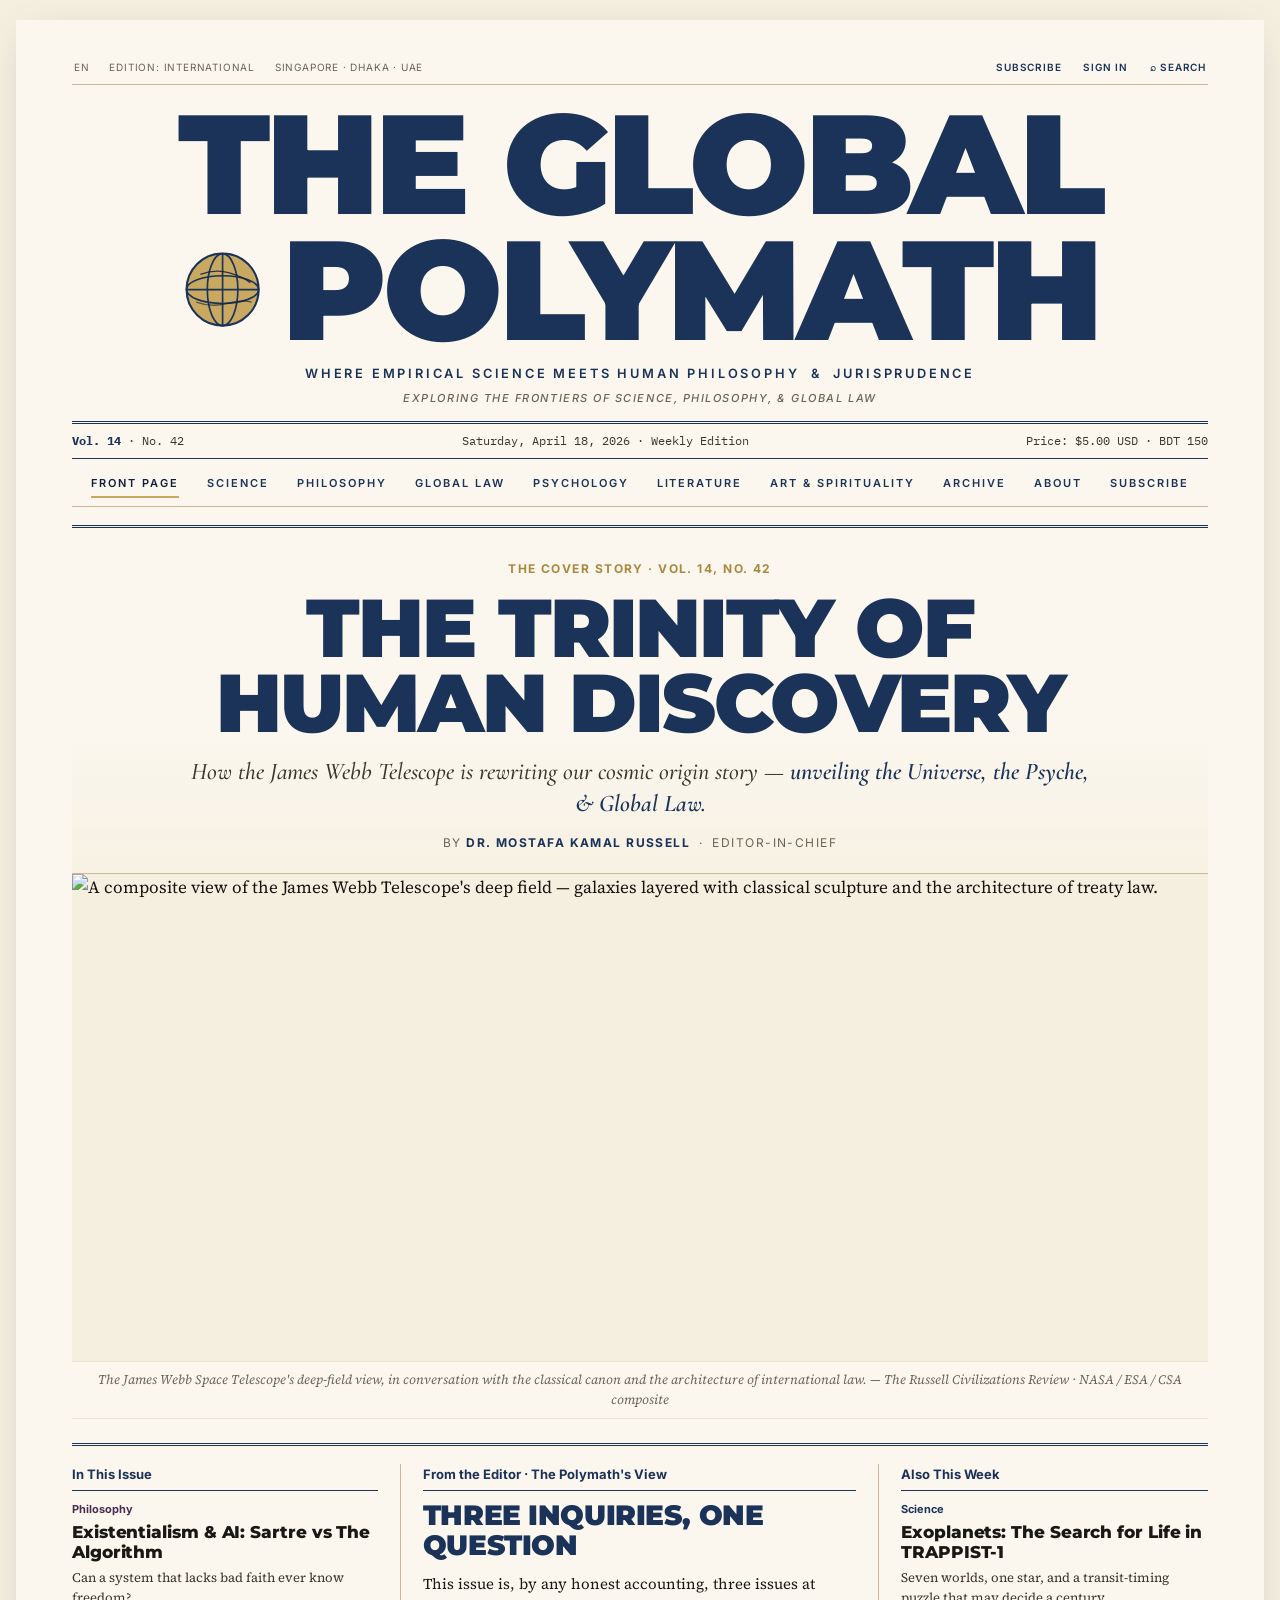
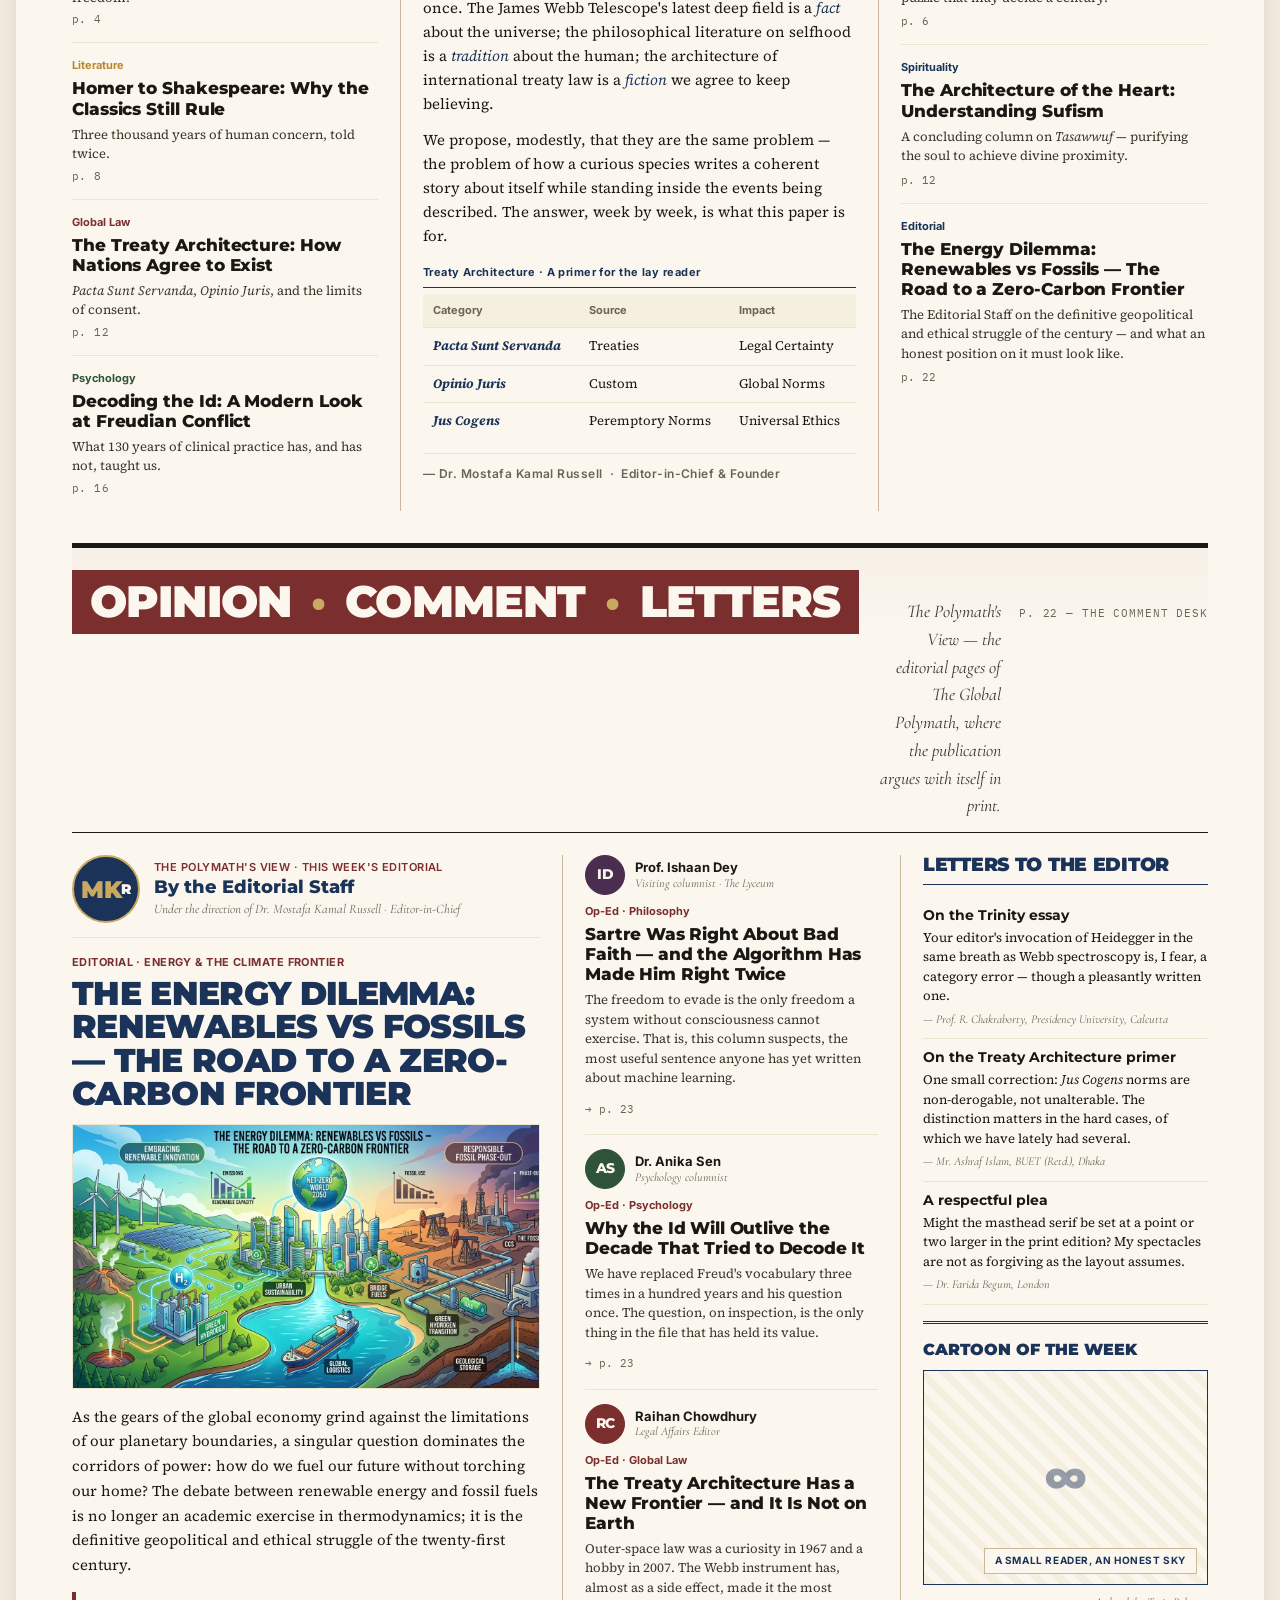
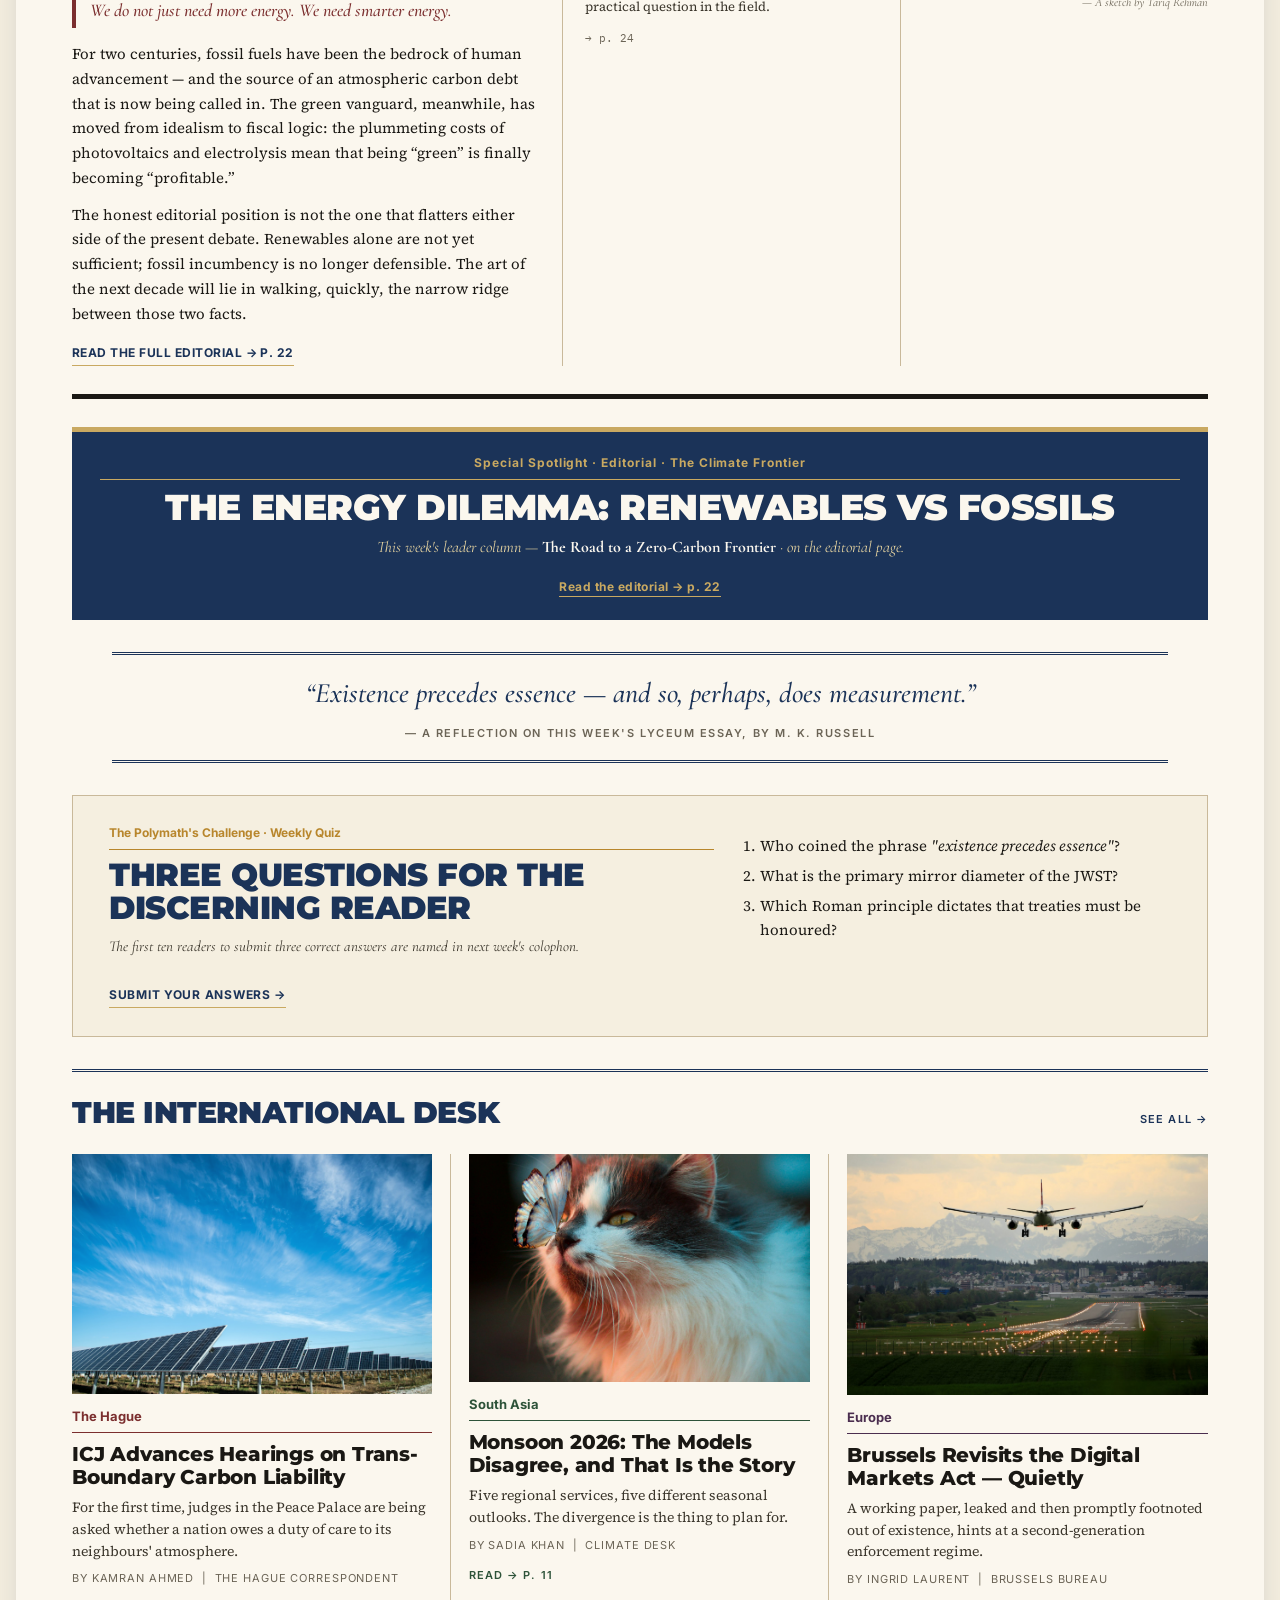
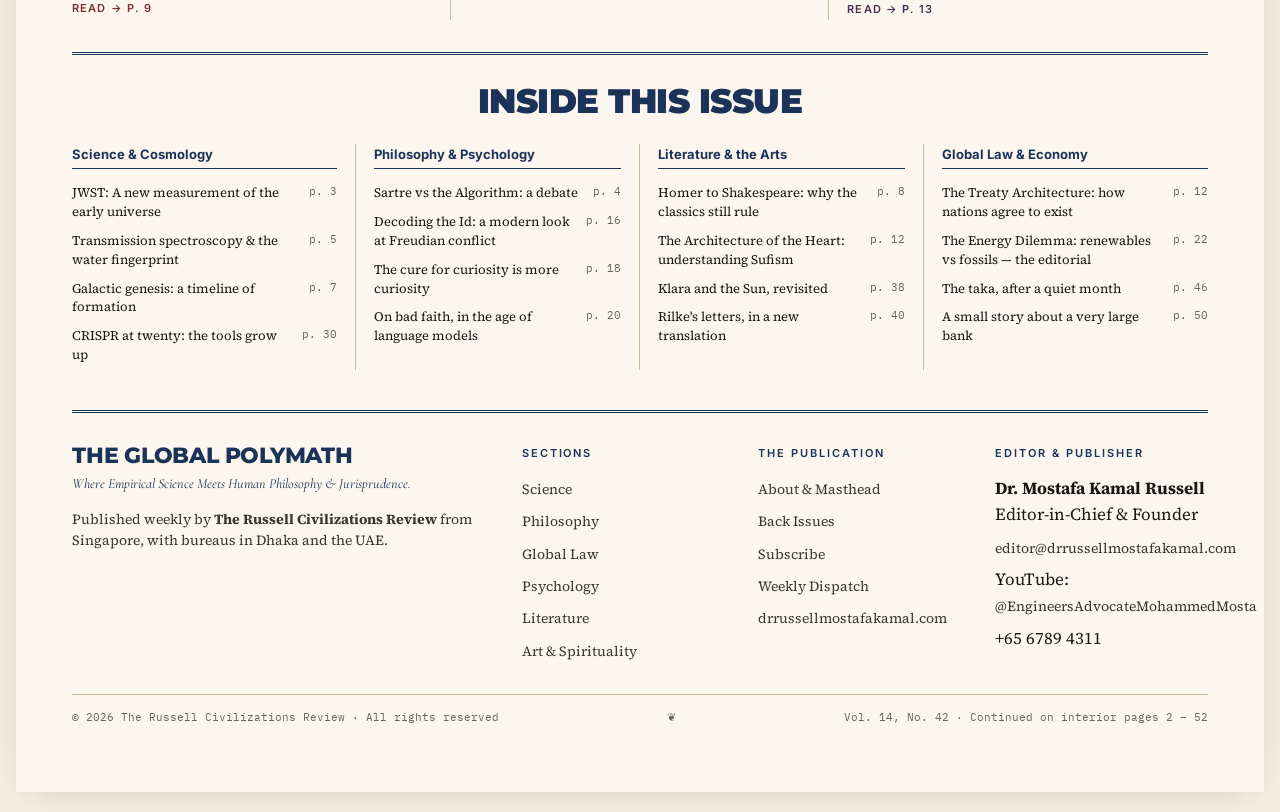
==== commit 26d0efcf: "Publish editorial: The Energy Dilemma — Renewables vs Fossils Russell's first real editorial for the" ====
--- a/index.html
+++ b/index.html
@@ -1079,9 +1079,9 @@
           </article>
 
           <article>
-            <div class="tag">Preview</div>
-            <h4><a href="article.html">Delta-Zero 2031: A Roadmap for a Carbon-Neutral Economy</a></h4>
-            <p>Eight phases, four pillars, one overdue national accounting.</p>
+            <div class="tag">Editorial</div>
+            <h4><a href="article-energy.html">The Energy Dilemma: Renewables vs Fossils &mdash; The Road to a Zero-Carbon Frontier</a></h4>
+            <p>The Editorial Staff on the definitive geopolitical and ethical struggle of the century &mdash; and what an honest position on it must look like.</p>
             <div class="page">p. 22</div>
           </article>
         </aside>
@@ -1103,39 +1103,49 @@
             <div class="author">
               <span class="portrait" aria-hidden="true">MK<span style="font-size:.6em;vertical-align:super;color:var(--tgp-paper)">R</span></span>
               <div class="meta">
-                <div class="role">The Polymath's View &middot; Editor's Column</div>
-                <div class="name">Dr. Mostafa Kamal Russell</div>
-                <div class="name-sub">Editor-in-Chief &amp; Founder</div>
+                <div class="role">The Polymath's View &middot; This Week's Editorial</div>
+                <div class="name">By the Editorial Staff</div>
+                <div class="name-sub">Under the direction of Dr. Mostafa Kamal Russell &middot; Editor-in-Chief</div>
               </div>
             </div>
-            <div class="kicker-line">This Week's Editorial</div>
-            <h3>Reading Across the Grain &mdash; A Defence of the Polymath's Habit</h3>
+            <div class="kicker-line">Editorial &middot; Energy &amp; the Climate Frontier</div>
+            <h3>The Energy Dilemma: Renewables vs Fossils &mdash; The Road to a Zero-Carbon Frontier</h3>
+
+            <a href="article-energy.html" style="display:block;margin:0 0 16px;border:1px solid var(--tgp-paper-edge);overflow:hidden">
+              <img src="assets/img/energy-dilemma.jpg"
+                   alt="An illustrated panorama of the energy transition: renewable innovation on the left, urban sustainability in the centre, and a responsible fossil phase-out on the right."
+                   style="width:100%;height:auto;display:block;aspect-ratio:16/9;object-fit:cover;filter:contrast(1.04) saturate(0.98)"
+                   loading="lazy">
+            </a>
+
             <p>
-              The cover story of this issue is, by an editor's confession, not
-              one story but three. We have set the James Webb Telescope's deepest
-              field beside Sartre's <i>Being and Nothingness</i>, and beside the
-              architecture of <i>Pacta Sunt Servanda</i>. The proximity is not
-              accidental.
+              As the gears of the global economy grind against the limitations of
+              our planetary boundaries, a singular question dominates the
+              corridors of power: how do we fuel our future without torching our
+              home? The debate between renewable energy and fossil fuels is no
+              longer an academic exercise in thermodynamics; it is the definitive
+              geopolitical and ethical struggle of the twenty-first century.
             </p>
             <blockquote>
-              The most consequential problems of our century sit in the seams
-              between disciplines. We propose, modestly, to keep insisting on it.
+              We do not just need <i>more</i> energy. We need <i>smarter</i>
+              energy.
             </blockquote>
             <p>
-              The objection writes itself. <i>Are these not three different
-              questions?</i> They are. But they are three answers to the same
-              question &mdash; the question of what kind of creature can ask its
-              own origin, and on what authority it expects an answer. The cosmologist,
-              the philosopher, and the jurist are talking past each other; this paper
-              has been founded on the conviction that they should not.
+              For two centuries, fossil fuels have been the bedrock of human
+              advancement &mdash; and the source of an atmospheric carbon debt
+              that is now being called in. The green vanguard, meanwhile, has
+              moved from idealism to fiscal logic: the plummeting costs of
+              photovoltaics and electrolysis mean that being &ldquo;green&rdquo;
+              is finally becoming &ldquo;profitable.&rdquo;
             </p>
             <p>
-              A polymath, in the older sense the masthead of this publication
-              borrows, was not a generalist. She was someone for whom the
-              disciplines were not yet at war. We mean to recover the habit; the
-              forty-second issue is one more attempt at it.
+              The honest editorial position is not the one that flatters either
+              side of the present debate. Renewables alone are not yet
+              sufficient; fossil incumbency is no longer defensible. The art of
+              the next decade will lie in walking, quickly, the narrow ridge
+              between those two facts.
             </p>
-            <a class="continue" href="article.html">Continue the editorial &rarr; p. 22</a>
+            <a class="continue" href="article-energy.html">Read the full editorial &rarr; p. 22</a>
           </article>
 
           <!-- OP-ED COLUMNISTS STACK -->
@@ -1240,10 +1250,10 @@
 
       <!-- DELTA-ZERO RIBBON -->
       <section class="delta-zero-ribbon">
-        <div class="kicker">Special Spotlight &middot; Continued From Vol. 14, No. 41</div>
-        <h2>Delta-Zero 2031: The Roadmap for a Carbon-Neutral Economy</h2>
-        <p>This week, <b>Phase 3 &mdash; The Eco-Diplomacy Act</b>. Implementation begins.</p>
-        <a href="article.html">Read the eight-phase plan &rarr;</a>
+        <div class="kicker">Special Spotlight &middot; Editorial &middot; The Climate Frontier</div>
+        <h2>The Energy Dilemma: Renewables vs Fossils</h2>
+        <p>This week's leader column &mdash; <b>The Road to a Zero-Carbon Frontier</b> &middot; on the editorial page.</p>
+        <a href="article-energy.html">Read the editorial &rarr; p. 22</a>
       </section>
 
       <!-- PULL QUOTE -->
@@ -1344,7 +1354,7 @@
             <h5>Global Law &amp; Economy</h5>
             <ul>
               <li><a href="article.html">The Treaty Architecture: how nations agree to exist</a><span class="pg">p. 12</span></li>
-              <li><a href="article.html">Delta-Zero 2031: phase 3 &mdash; the Eco-Diplomacy Act</a><span class="pg">p. 22</span></li>
+              <li><a href="article-energy.html">The Energy Dilemma: renewables vs fossils &mdash; the editorial</a><span class="pg">p. 22</span></li>
               <li><a href="article.html">The taka, after a quiet month</a><span class="pg">p. 46</span></li>
               <li><a href="article.html">A small story about a very large bank</a><span class="pg">p. 50</span></li>
             </ul>
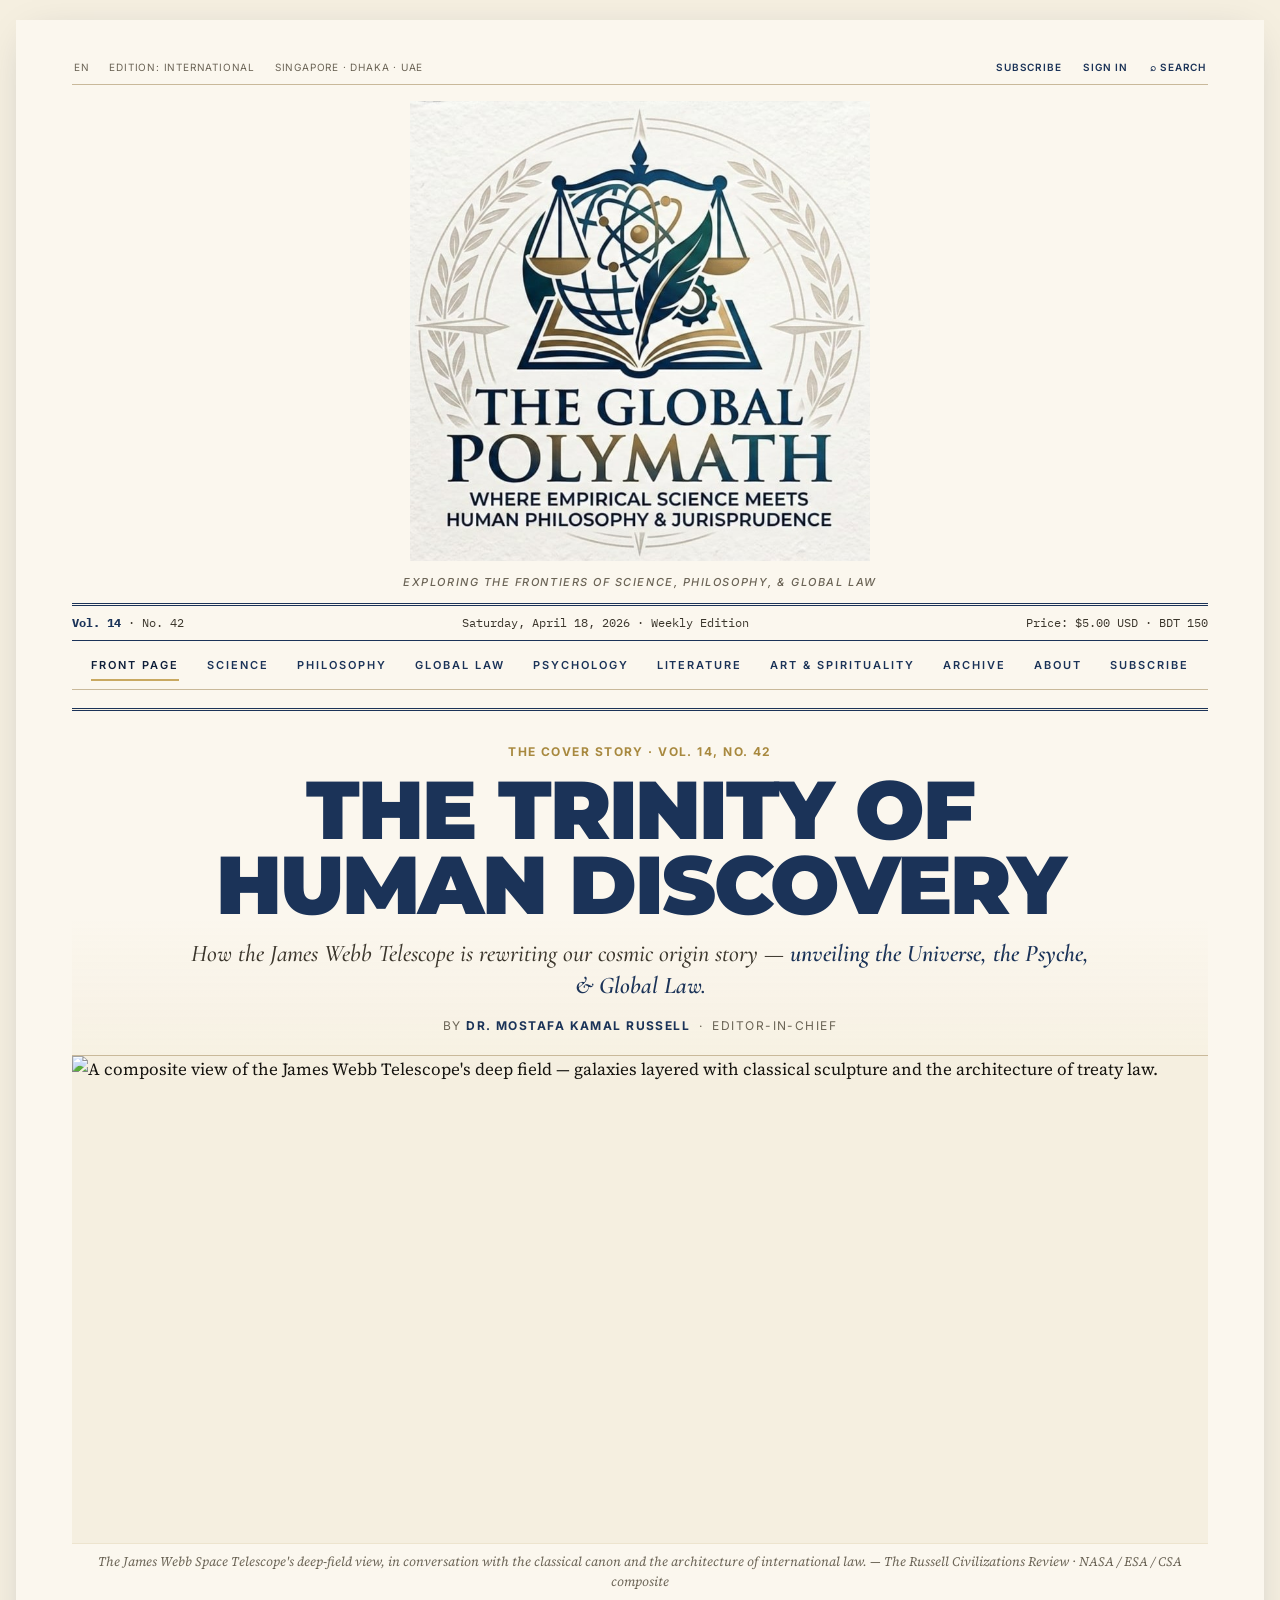
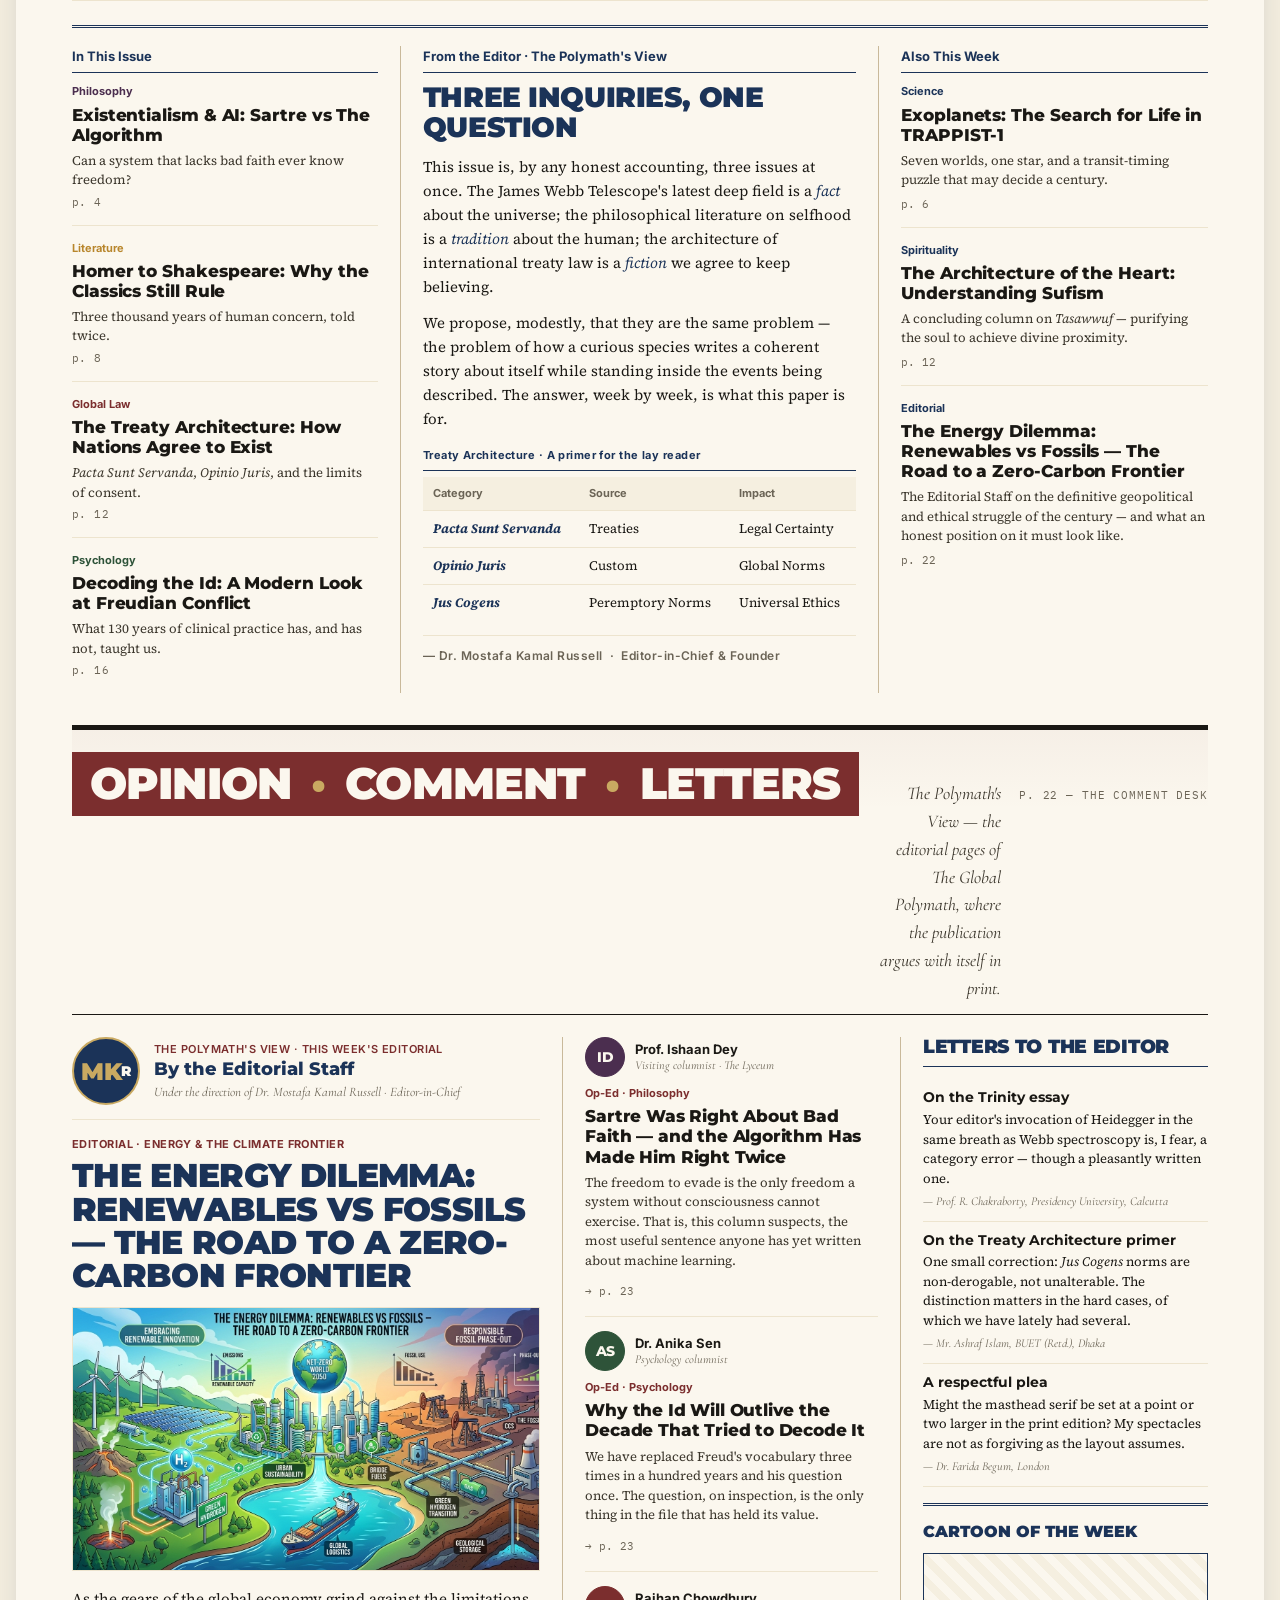
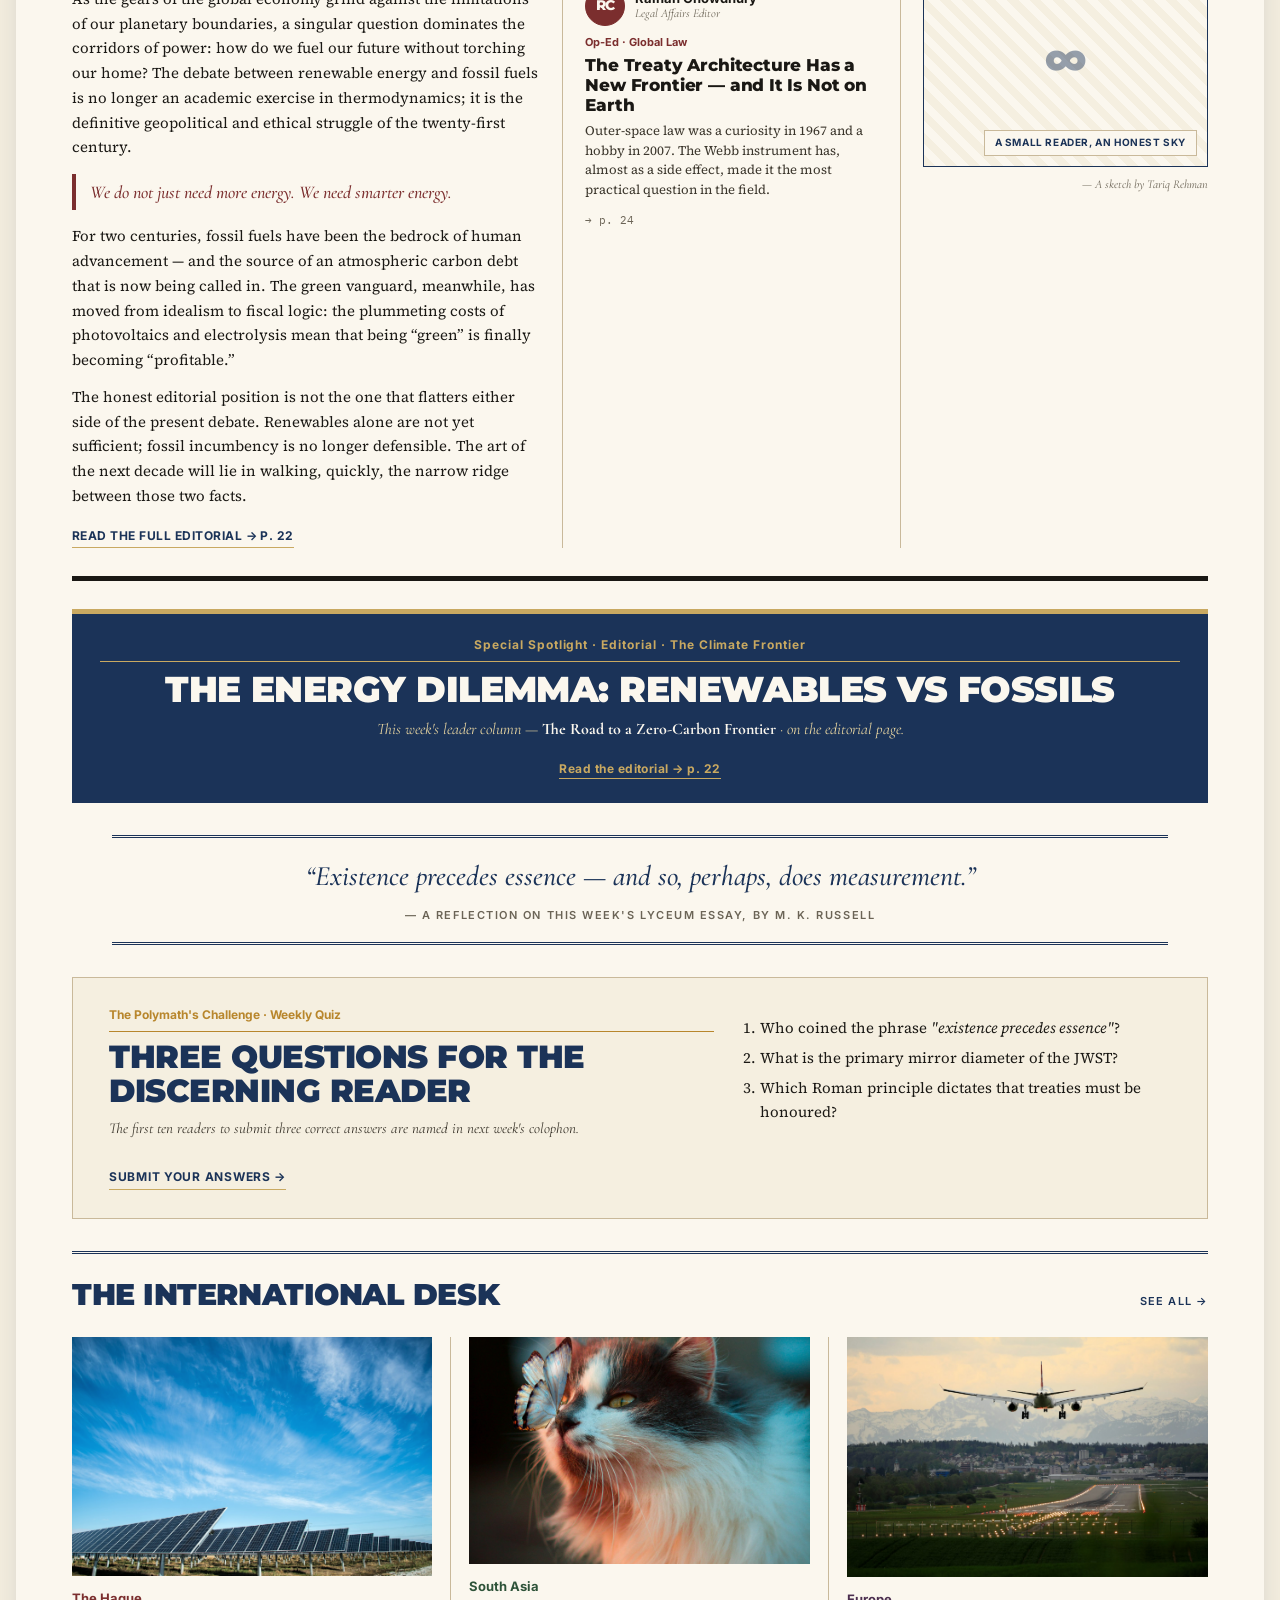
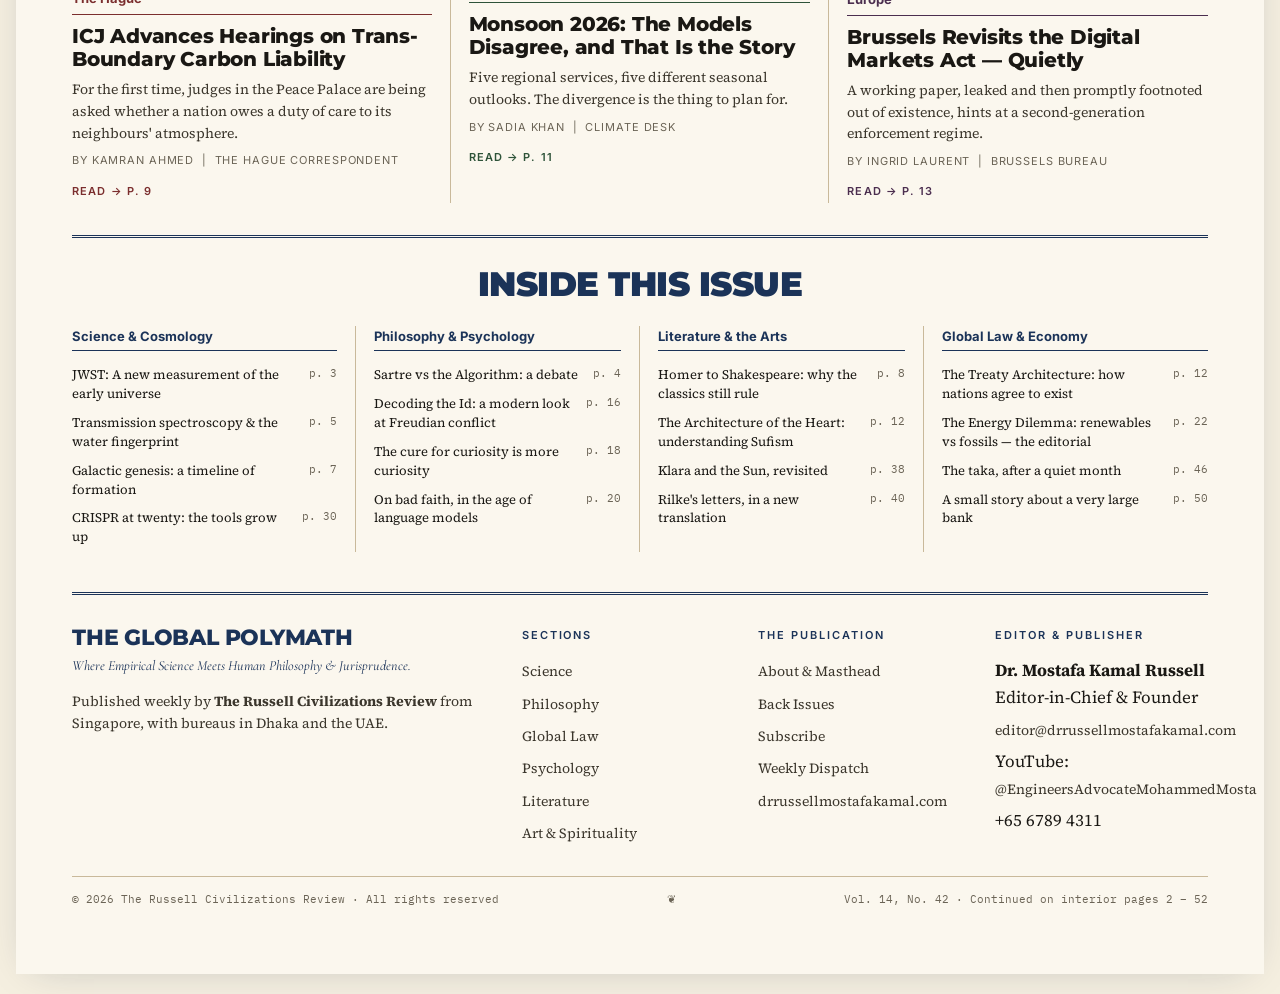
==== commit c6abb824: "Adopt the supplied branded logo as the masthead Russell supplied a finished branded logo (706×706 JP" ====
--- a/index.html
+++ b/index.html
@@ -909,28 +909,13 @@
         </div>
       </div>
 
-      <!-- Masthead -->
+      <!-- Masthead — branded logo (emblem + wordmark + tagline baked in) -->
       <header class="masthead">
-        <div class="masthead-title">
-          <a href="index.html">
-            <span class="line">The Global</span>
-            <span class="globe-row">
-              <span class="globe">
-                <svg viewBox="0 0 120 120" xmlns="http://www.w3.org/2000/svg" aria-hidden="true">
-                  <circle cx="60" cy="60" r="52" fill="#C9A961" stroke="#1B3358" stroke-width="3"/>
-                  <ellipse cx="60" cy="60" rx="52" ry="20" stroke="#1B3358" stroke-width="2.4" fill="none"/>
-                  <ellipse cx="60" cy="60" rx="22" ry="52" stroke="#1B3358" stroke-width="2.4" fill="none"/>
-                  <line x1="8" y1="60" x2="112" y2="60" stroke="#1B3358" stroke-width="2.4"/>
-                  <line x1="60" y1="8" x2="60" y2="112" stroke="#1B3358" stroke-width="2.4"/>
-                  <path d="M 28 38 Q 50 30 70 36 T 100 50" stroke="#0F1F3A" stroke-width="2" fill="none" opacity="0.85"/>
-                  <path d="M 22 78 Q 44 86 66 80 T 102 78" stroke="#0F1F3A" stroke-width="2" fill="none" opacity="0.6"/>
-                </svg>
-              </span>
-              <span>Polymath</span>
-            </span>
-          </a>
-        </div>
-        <div class="masthead-tagline">Where Empirical Science Meets Human Philosophy &nbsp;&amp;&nbsp; Jurisprudence</div>
+        <a class="logo-link" href="index.html" aria-label="The Global Polymath — Front Page">
+          <img class="masthead-logo" src="assets/logo.jpg"
+               alt="The Global Polymath — Where Empirical Science Meets Human Philosophy &amp; Jurisprudence"
+               width="706" height="706">
+        </a>
         <div class="masthead-running">Exploring the Frontiers of Science, Philosophy, &amp; Global Law</div>
       </header>
 
--- a/site.css
+++ b/site.css
@@ -63,67 +63,34 @@
 .utility-bar .right a:first-child { margin-left: 0; }
 .utility-bar .right a:hover { text-decoration: underline; }
 
-/* Masthead — compact-tabloid magazine-cover style ------------------- */
+/* Masthead — branded logo (emblem + wordmark + tagline baked in) ------ */
 .masthead {
   border-bottom: 3px double var(--tgp-navy);
-  padding: 18px 0 14px;
+  padding: 16px 0 12px;
   text-align: center;
 }
-.masthead-row {
-  display: inline-flex;
-  align-items: center;
-  justify-content: center;
-  gap: 18px;
-  flex-wrap: wrap;
-}
-.masthead-emblem { flex-shrink: 0; }
-.masthead-title {
-  font-family: var(--font-display);
-  font-weight: 900;
-  font-size: clamp(48px, 11vw, 148px);
-  letter-spacing: -0.03em;
-  line-height: 0.86;
-  color: var(--tgp-navy);
-  text-transform: uppercase;
-}
-.masthead-title a {
-  color: inherit;
-  text-decoration: none;
-  display: inline-flex;
-  flex-direction: column;
-  align-items: center;
-  gap: clamp(2px, 0.4vw, 8px);
-}
-.masthead-title .line {
+.masthead a.logo-link {
+  display: inline-block;
+  line-height: 0;
+  text-decoration: none;
+}
+.masthead-logo {
   display: block;
-  white-space: nowrap;
-  line-height: 0.86;
-}
-.masthead-title .globe-row {
-  display: inline-flex;
-  align-items: center;
-  justify-content: center;
-  gap: clamp(8px, 1.4vw, 22px);
-  line-height: 0.86;
-  white-space: nowrap;
-}
-.masthead-title .globe {
-  display: inline-flex;
-  align-items: center;
-  justify-content: center;
-  flex-shrink: 0;
-  width: clamp(40px, 6.5vw, 92px);
-  height: clamp(40px, 6.5vw, 92px);
-  vertical-align: middle;
-}
-.masthead-title .globe svg { width: 100%; height: 100%; display: block; }
+  margin: 0 auto;
+  max-width: clamp(300px, 38vw, 460px);
+  width: 100%;
+  height: auto;
+  -webkit-user-select: none;
+  user-select: none;
+}
 .masthead-tagline {
+  /* Used only on interior pages now — front page tagline is in the logo image. */
   font-family: var(--font-sans);
   font-size: clamp(10px, 1vw, 13px);
   letter-spacing: .22em;
   text-transform: uppercase;
   color: var(--tgp-navy);
-  margin-top: 14px;
+  margin-top: 10px;
   font-weight: 600;
 }
 .masthead-running {
@@ -138,10 +105,8 @@
 }
 
 /* Masthead — interior page size ------------------------------------ */
-.masthead--small { padding: 12px 0 10px; }
-.masthead--small .masthead-title { font-size: clamp(28px, 4.4vw, 52px); gap: 10px; }
-.masthead--small .masthead-title .globe { width: clamp(28px, 3.6vw, 44px); height: clamp(28px, 3.6vw, 44px); }
-.masthead--small .masthead-emblem { width: 48px; height: 48px; }
+.masthead--small { padding: 10px 0 8px; }
+.masthead--small .masthead-logo { max-width: clamp(140px, 16vw, 200px); }
 .masthead--small .masthead-tagline { font-size: 10px; letter-spacing: .2em; margin-top: 6px; }
 
 /* Dateline --------------------------------------------------------- */
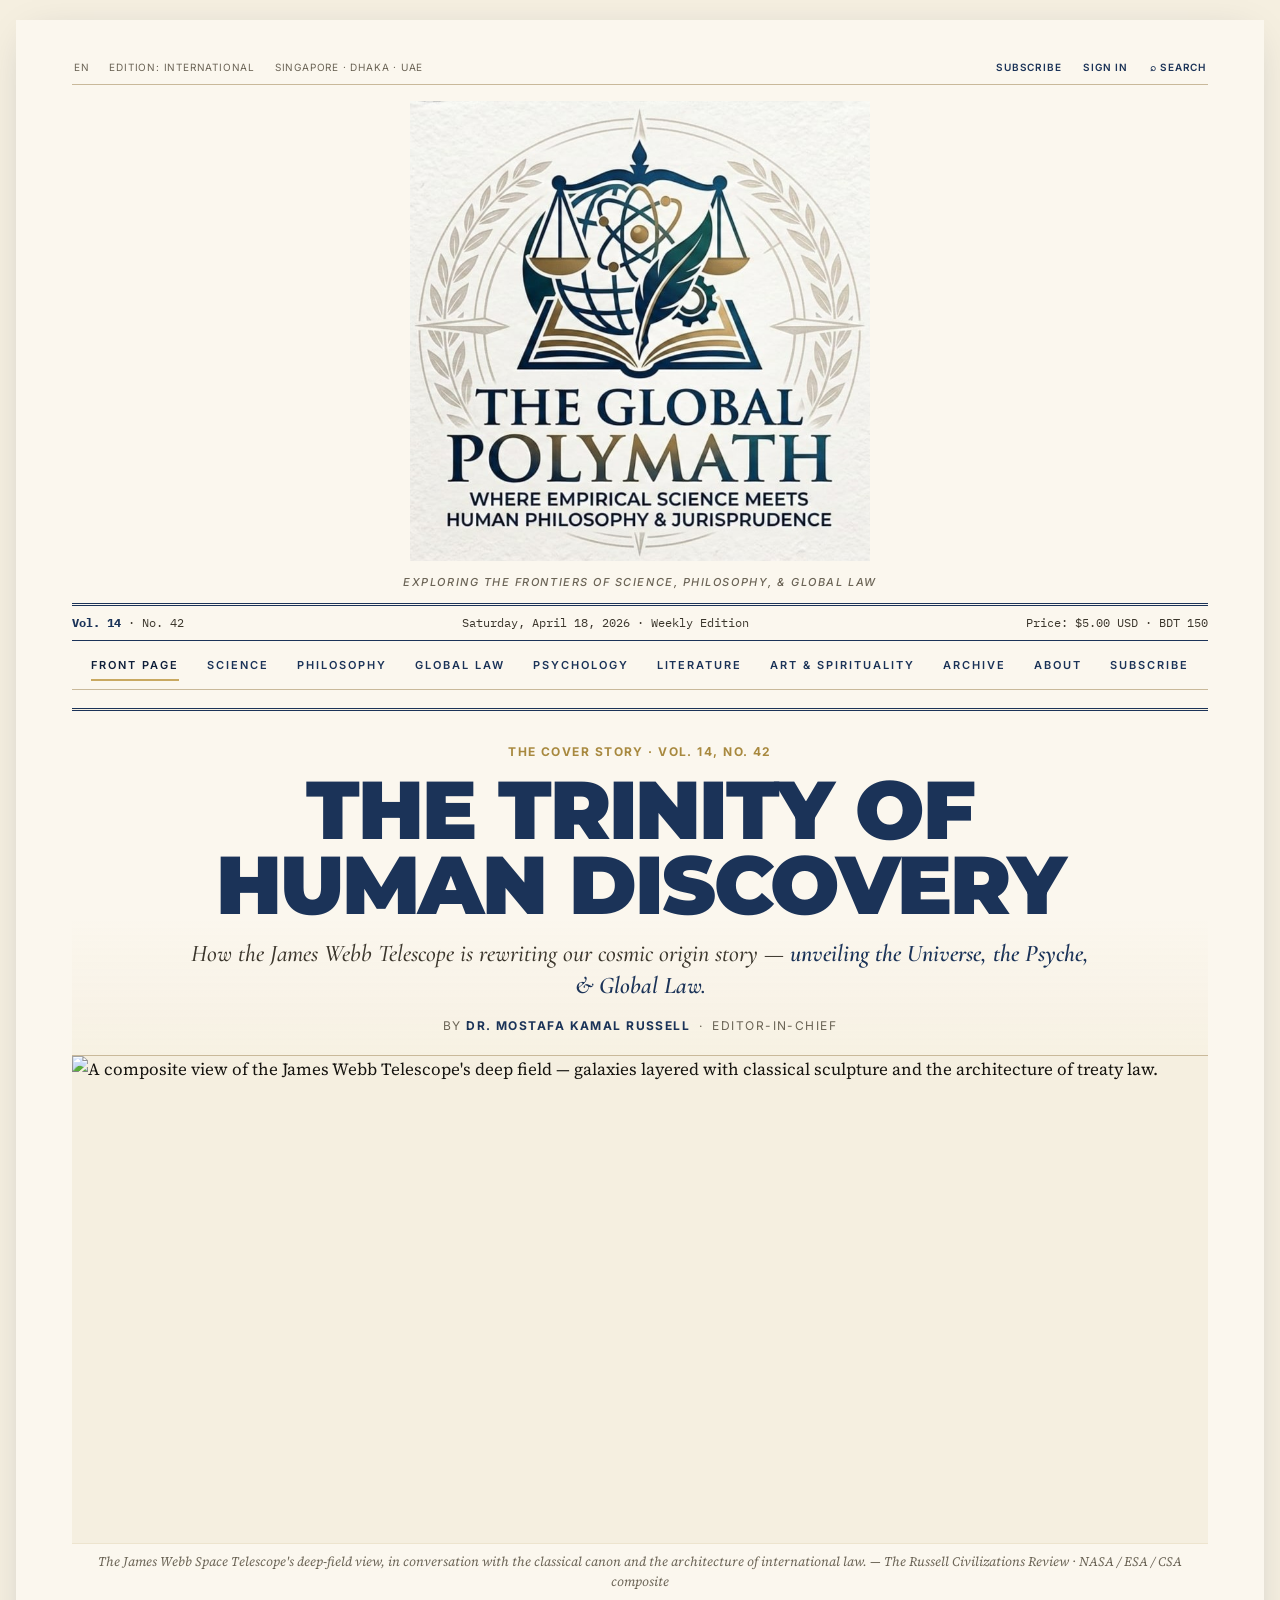
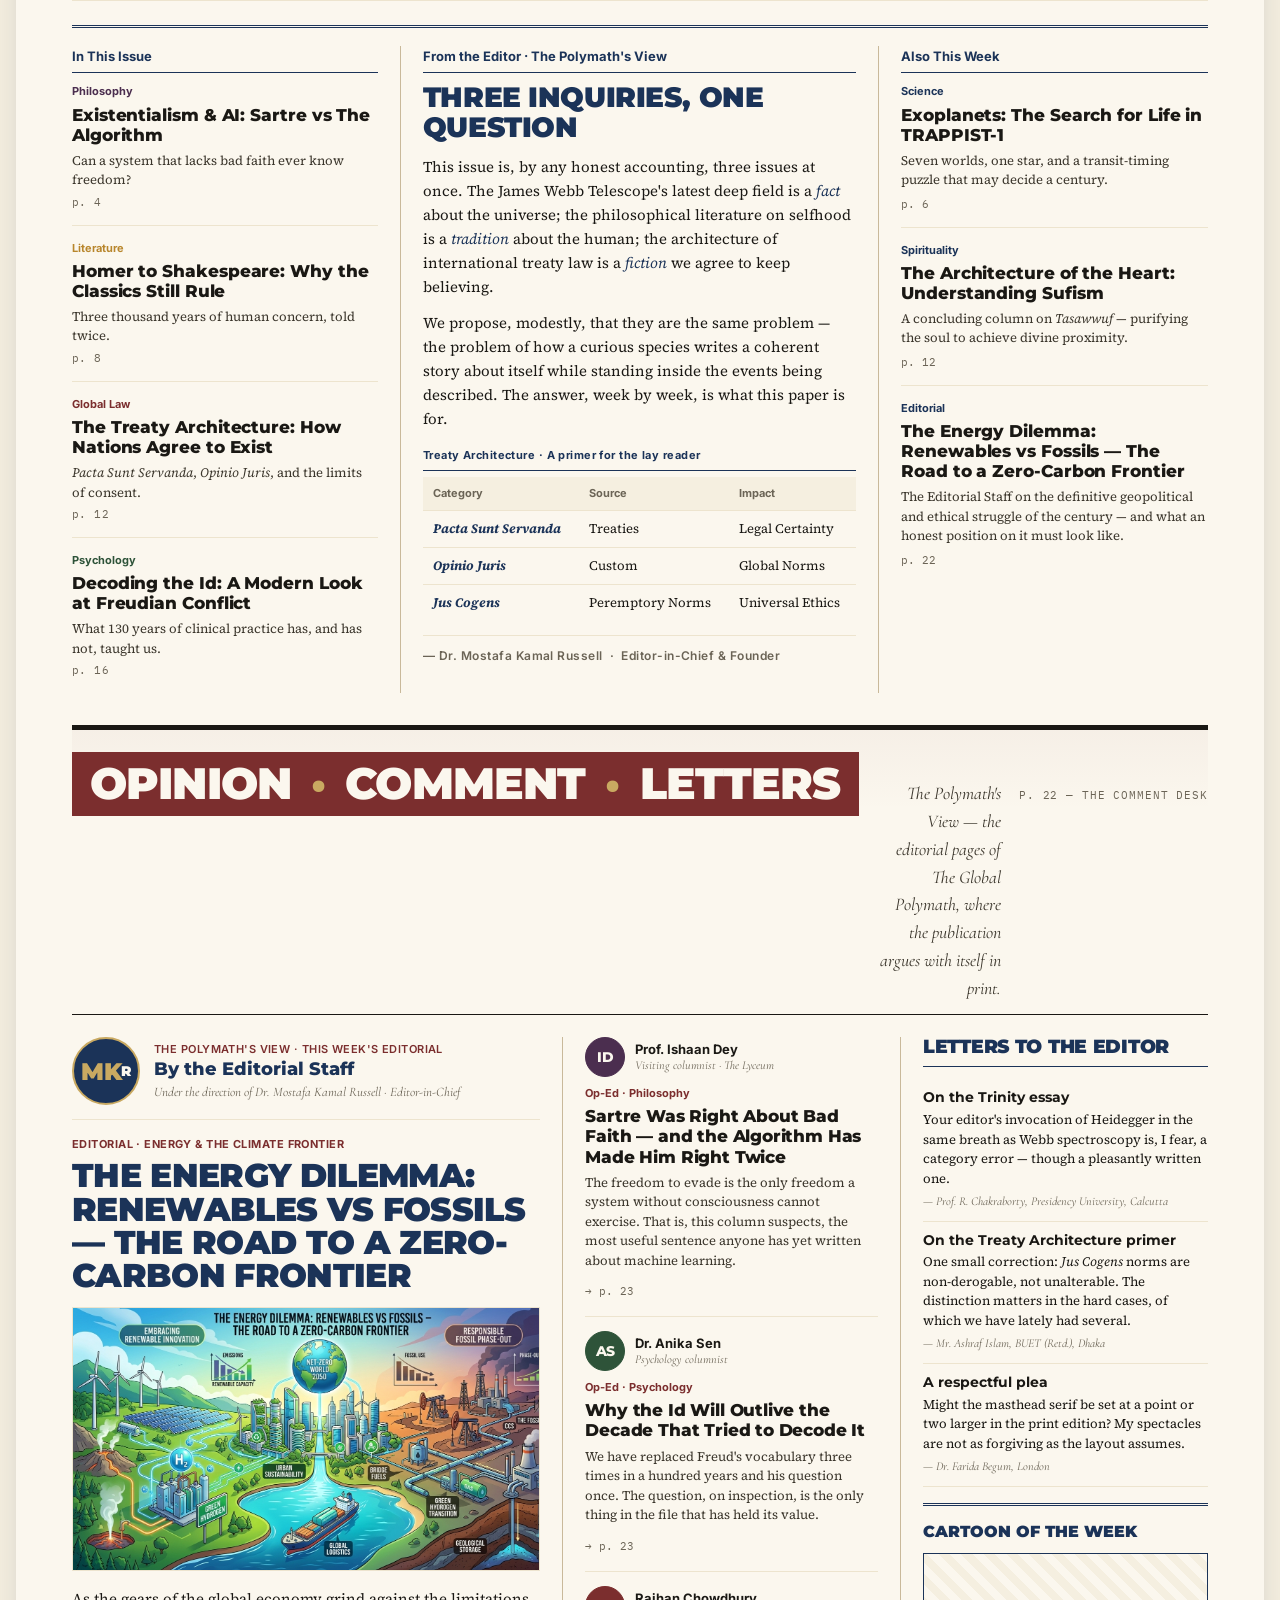
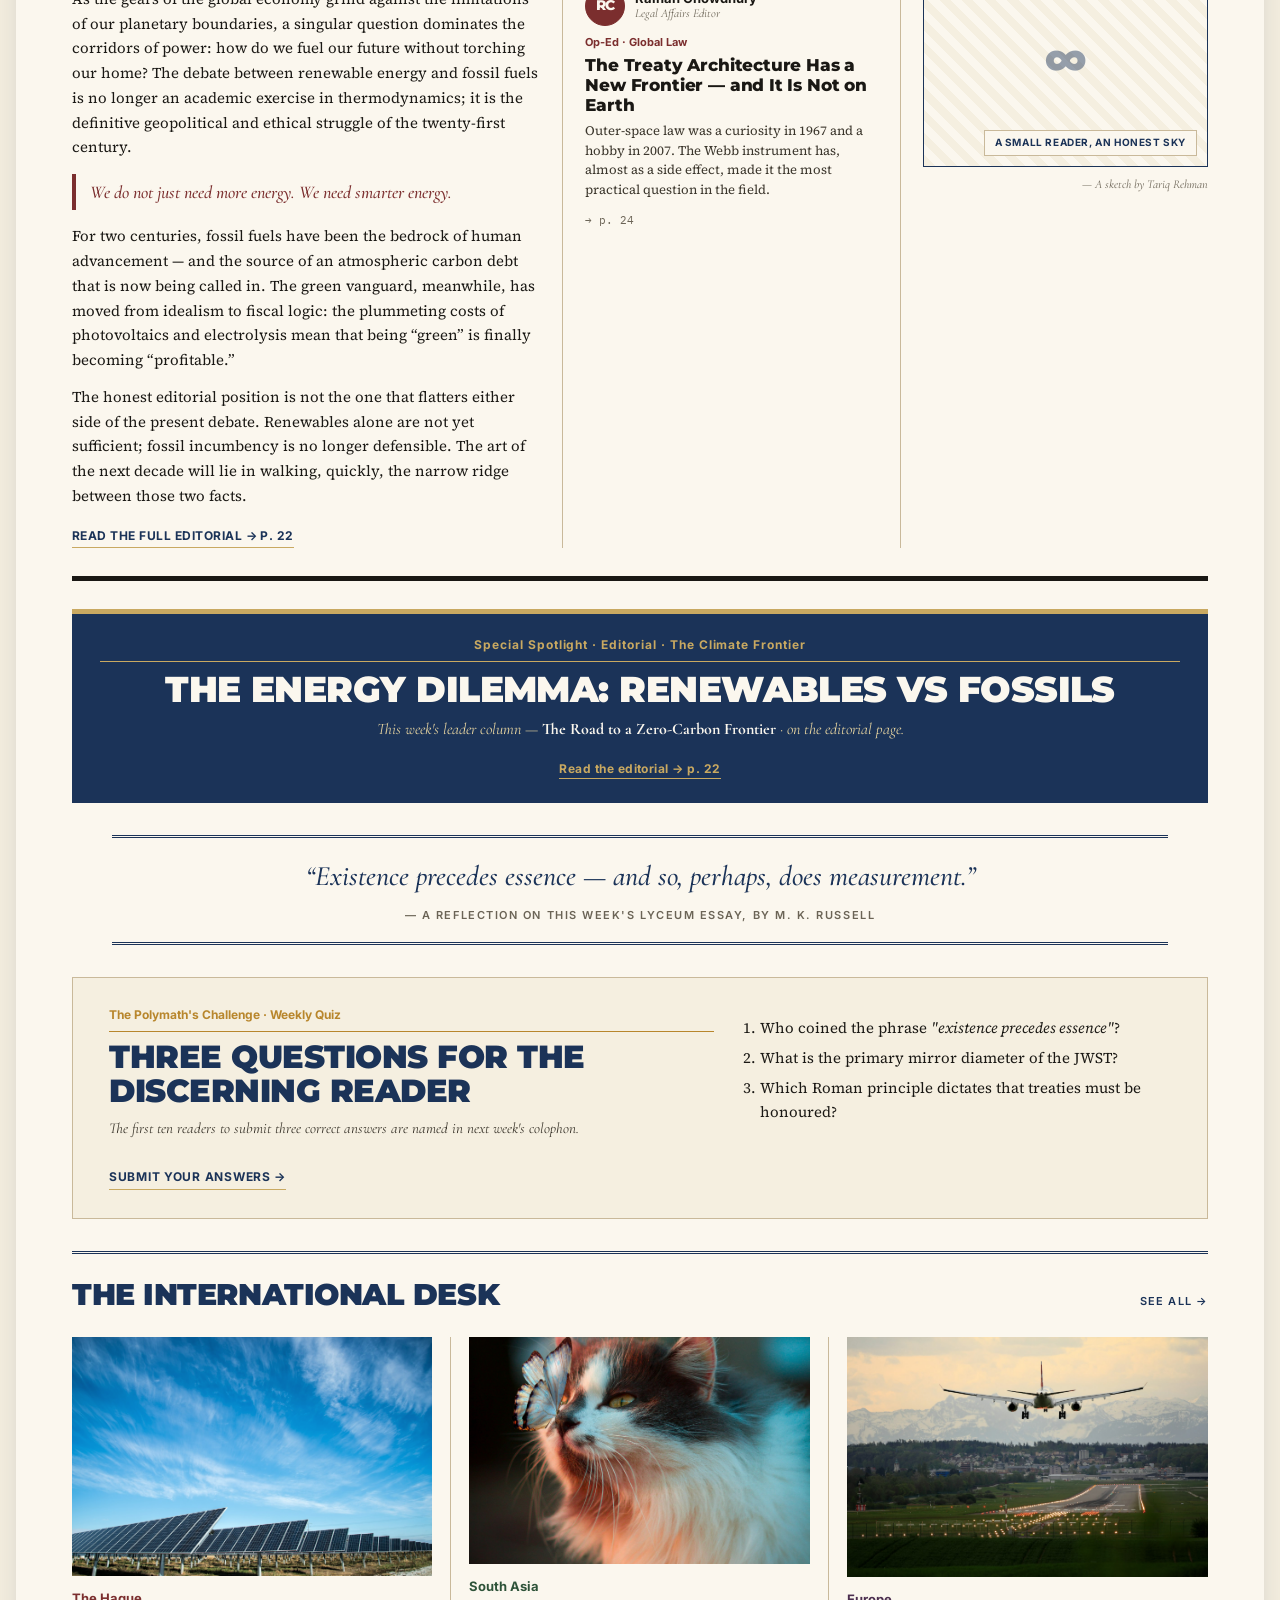
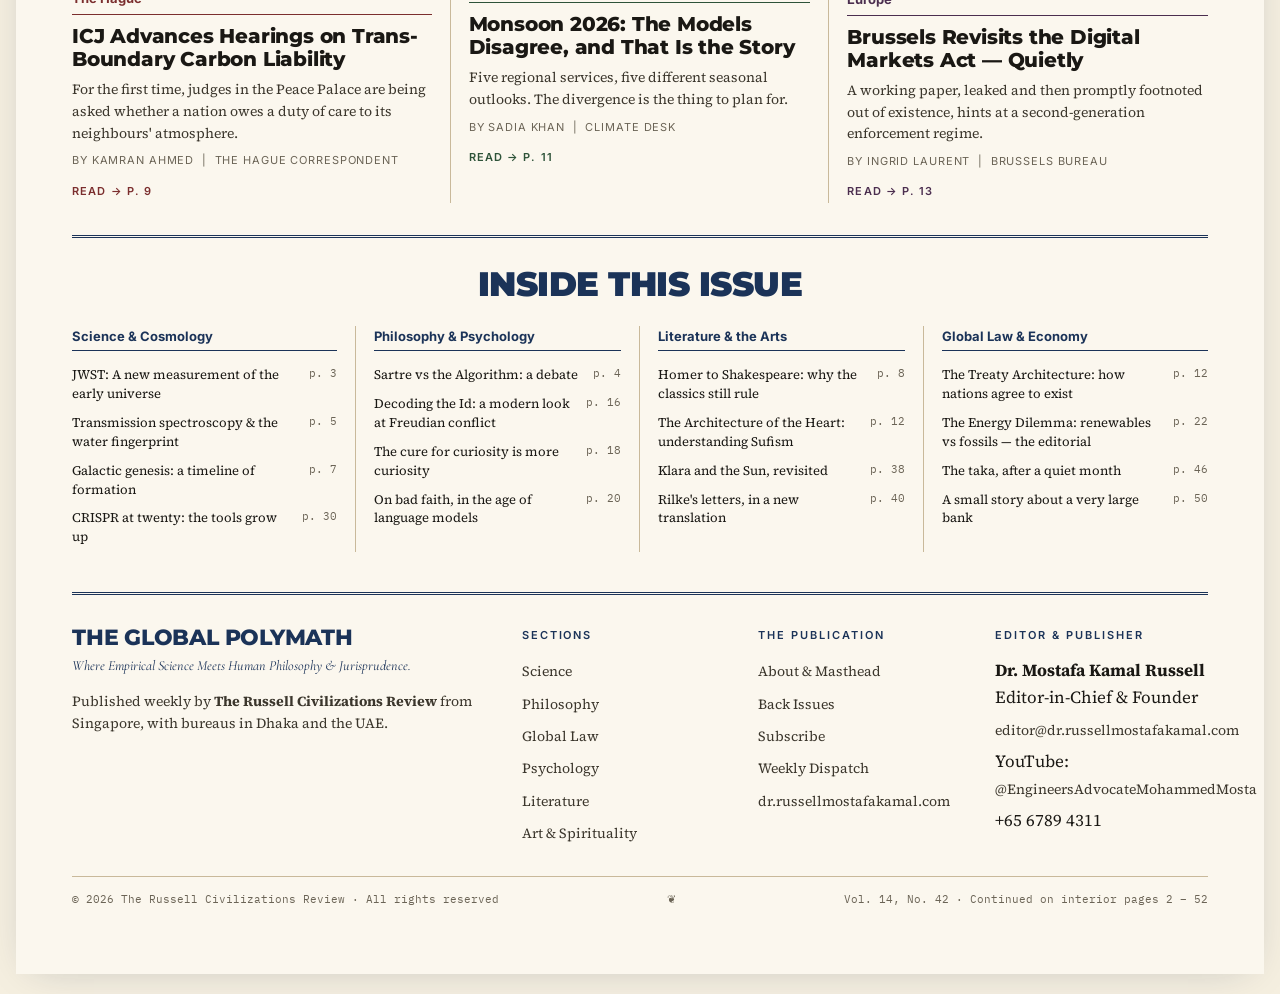
==== commit 2a384715: "Fix author domain: drrussellmostafakamal.com → dr.russellmostafakamal.com The user's actual domain i" ====
--- a/index.html
+++ b/index.html
@@ -1376,14 +1376,14 @@
               <li><a href="archive.html">Back Issues</a></li>
               <li><a href="subscribe.html">Subscribe</a></li>
               <li><a href="newsletter.html">Weekly Dispatch</a></li>
-              <li><a href="https://drrussellmostafakamal.com">drrussellmostafakamal.com</a></li>
+              <li><a href="https://dr.russellmostafakamal.com">dr.russellmostafakamal.com</a></li>
             </ul>
           </div>
           <div>
             <h5>Editor &amp; Publisher</h5>
             <ul>
               <li><b>Dr. Mostafa Kamal Russell</b><br>Editor-in-Chief &amp; Founder</li>
-              <li><a href="mailto:editor@drrussellmostafakamal.com">editor@drrussellmostafakamal.com</a></li>
+              <li><a href="mailto:editor@dr.russellmostafakamal.com">editor@dr.russellmostafakamal.com</a></li>
               <li>YouTube: <a href="https://youtube.com/@EngineersAdvocateMohammedMosta">@EngineersAdvocateMohammedMosta</a></li>
               <li>+65 6789 4311</li>
             </ul>
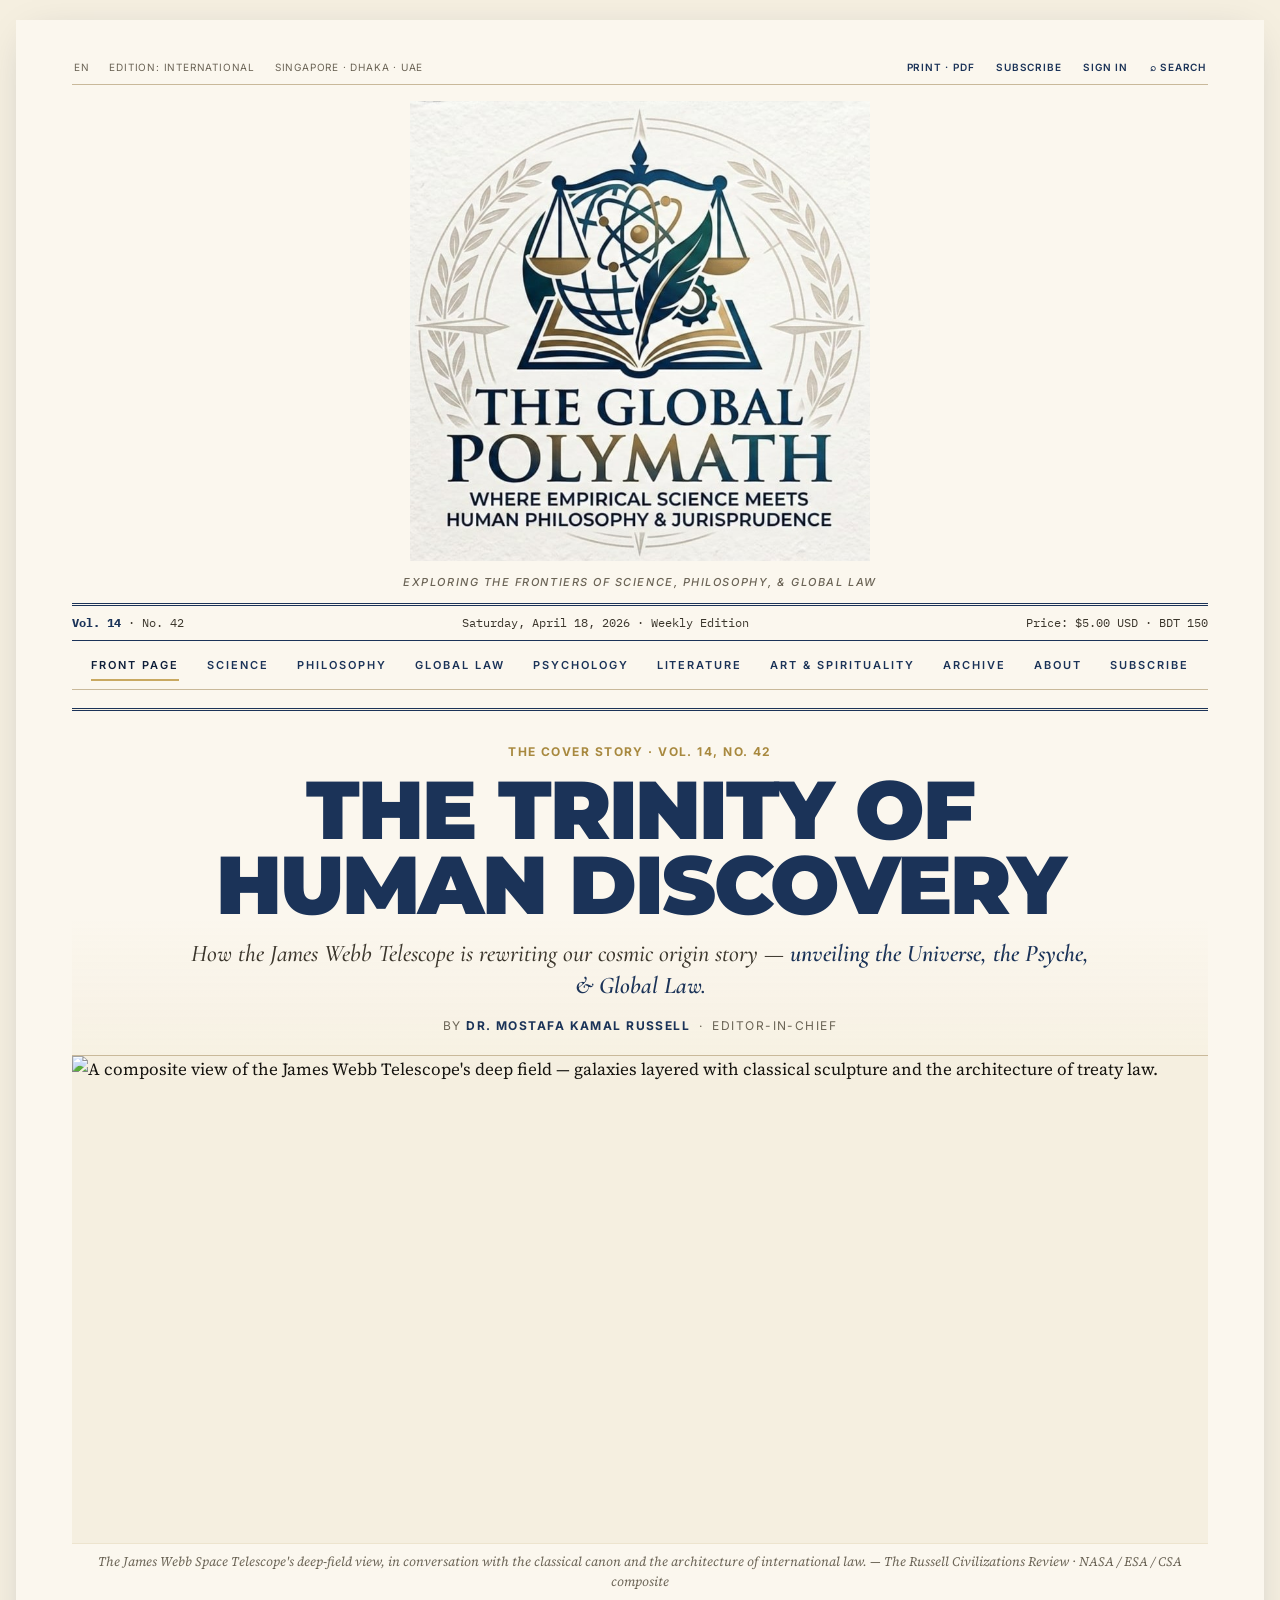
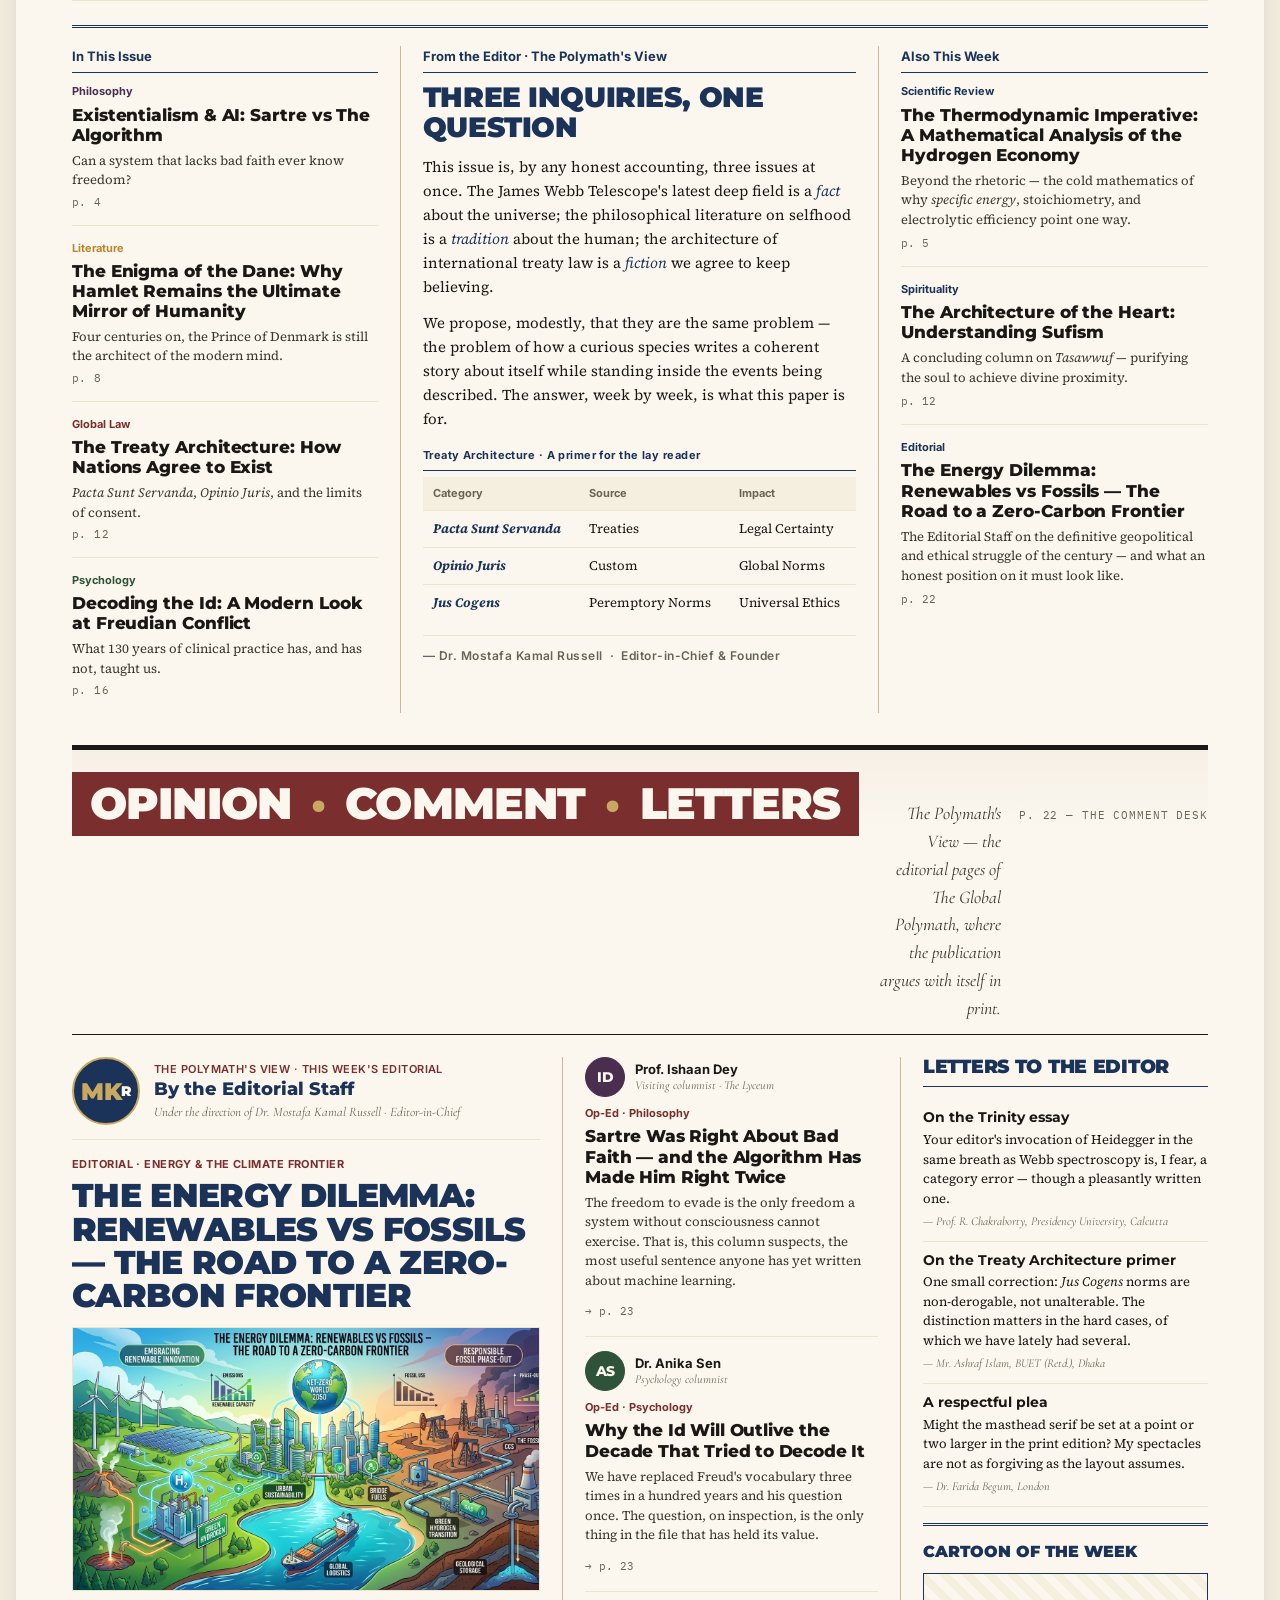
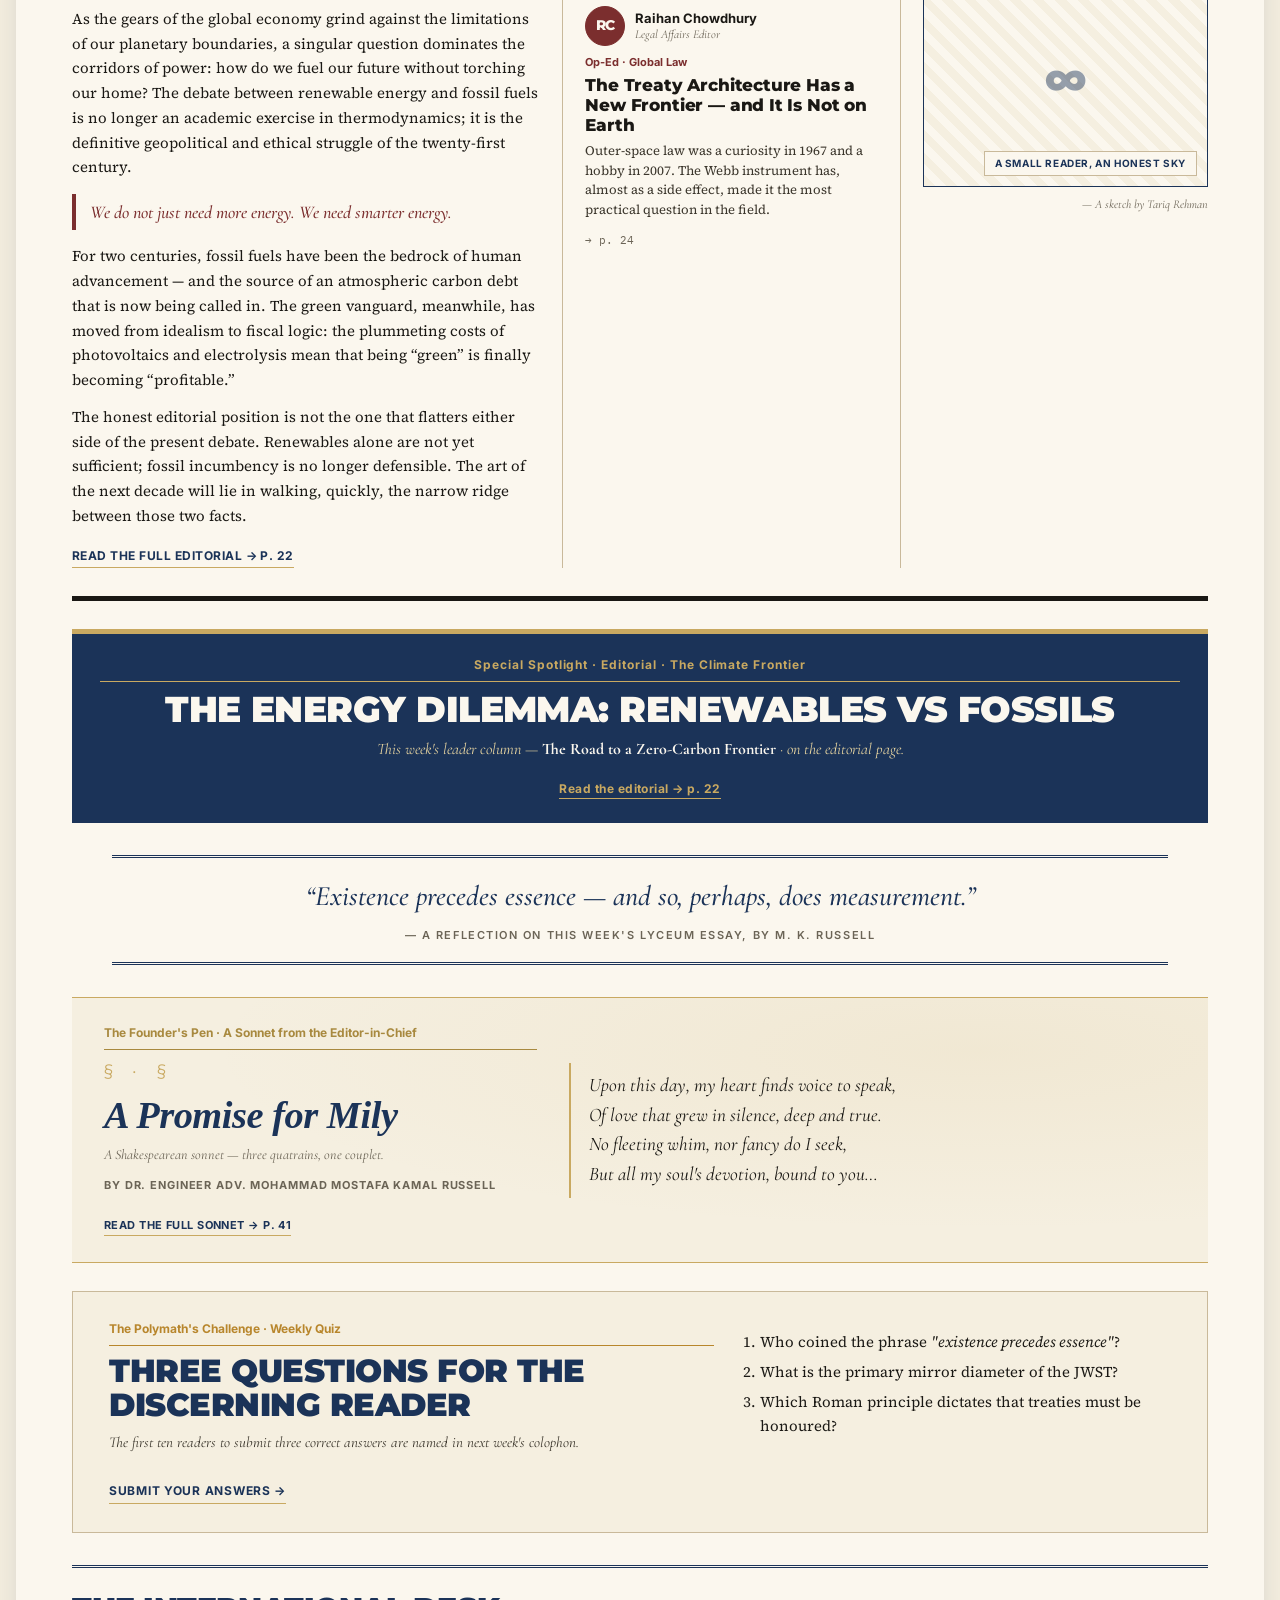
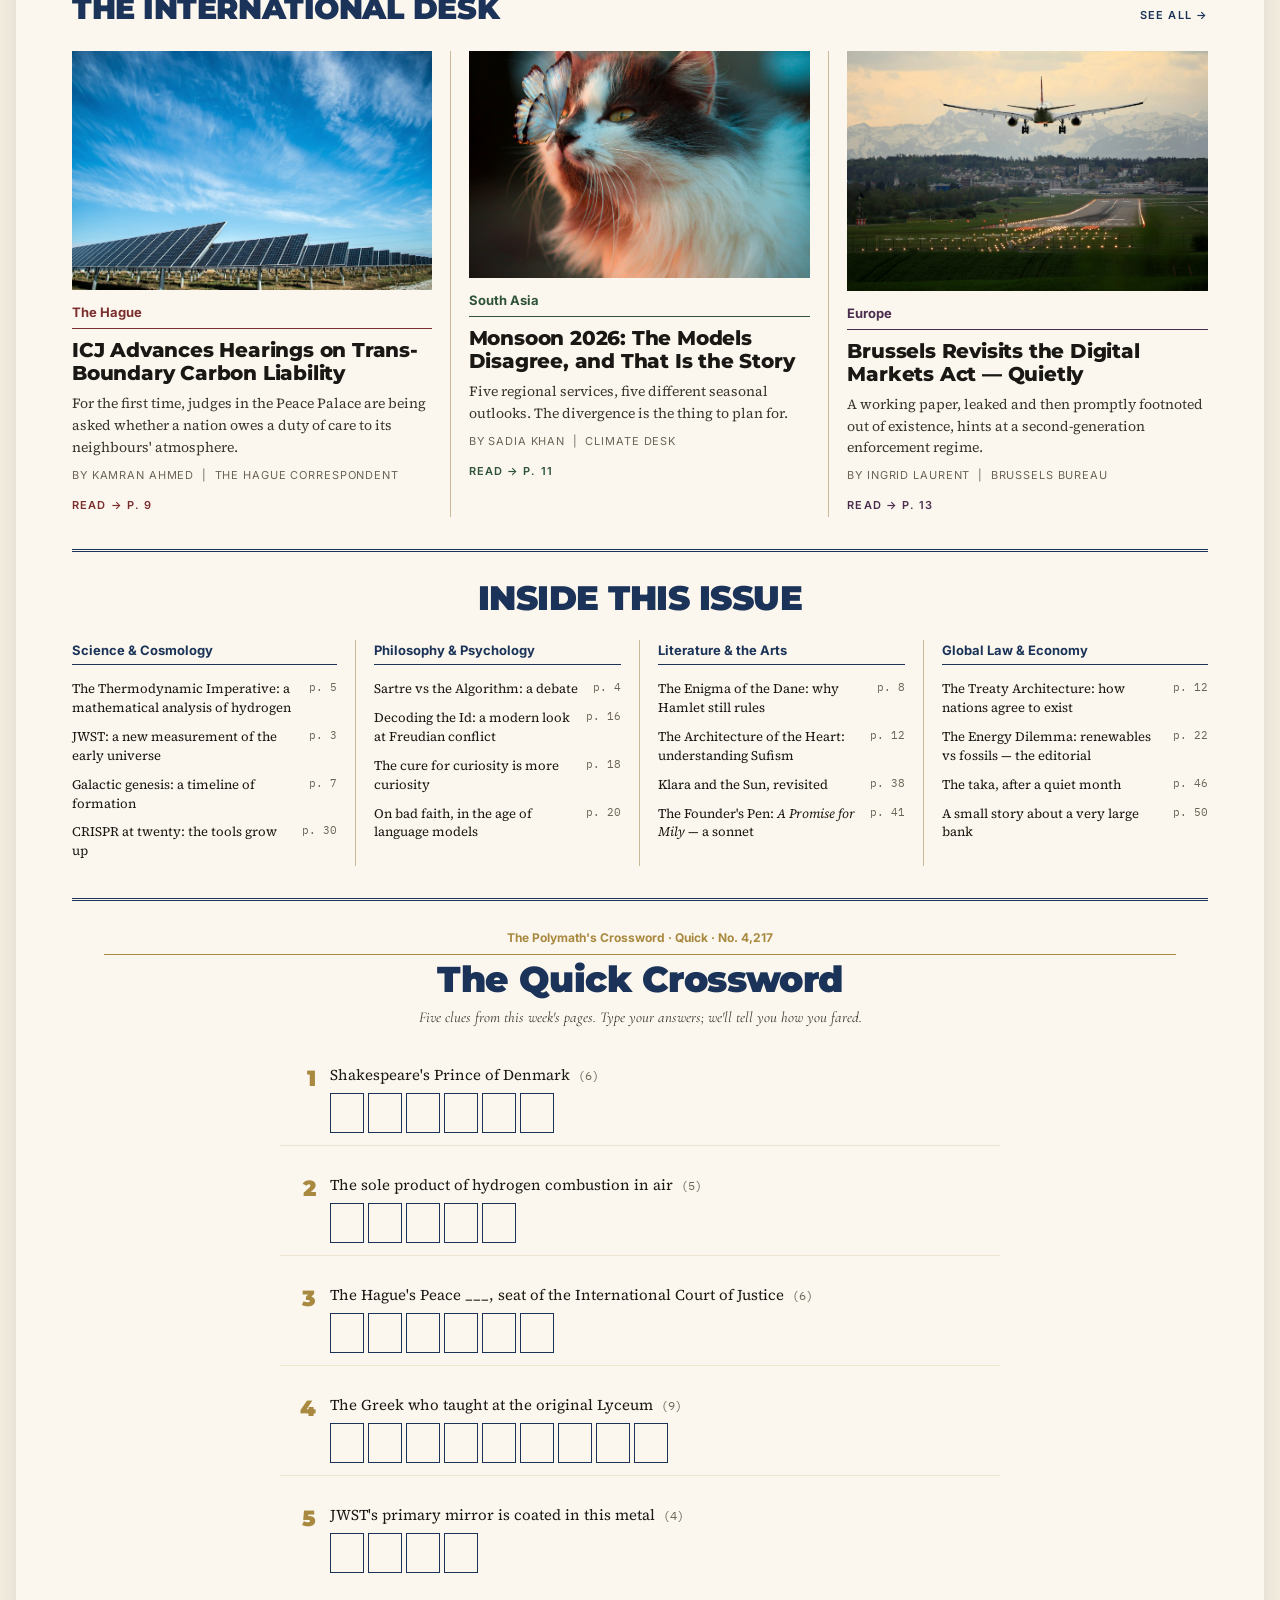
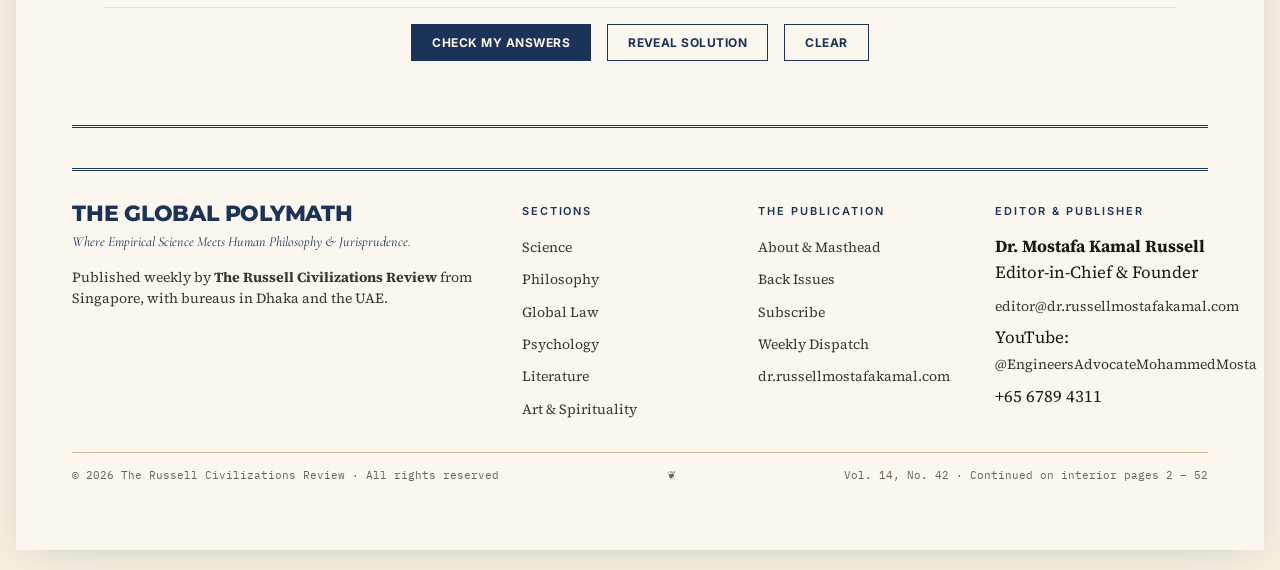
==== commit b01285ab: "Publish Hamlet feature, Hydrogen scientific review, Mily sonnet + e-paper upgrades New pages: - arti" ====
--- a/index.html
+++ b/index.html
@@ -79,11 +79,25 @@
     overflow: hidden;
     background: var(--tgp-paper-deep);
   }
+  .cover-hero .img {
+    position: relative;
+  }
   .cover-hero .img img {
     width: 100%; height: 100%;
     object-fit: cover;
     display: block;
     filter: contrast(1.04) saturate(0.95);
+    /* Cinemagraph drift — slow Ken Burns motion gives the front-page hero
+       the "barely-alive" feel the editor asked for in the digital edition. */
+    animation: tgp-cinemagraph 26s ease-in-out infinite alternate;
+    transform-origin: 50% 45%;
+  }
+  @keyframes tgp-cinemagraph {
+    0%   { transform: scale(1.00) translate3d(0, 0, 0); }
+    100% { transform: scale(1.05) translate3d(-1.0%, -0.6%, 0); }
+  }
+  @media (prefers-reduced-motion: reduce) {
+    .cover-hero .img img { animation: none; }
   }
   .cover-hero figcaption {
     padding: 8px 0;
@@ -889,6 +903,234 @@
     .cover-hero .img { aspect-ratio: 16 / 10; }
     .delta-zero-ribbon { padding: 18px 16px; }
   }
+
+  /* ---------- THE FOUNDER'S PEN — front-page poem callout ---------- */
+  .founders-pen {
+    margin-top: 28px;
+    padding: 26px 32px;
+    border-top: 1px solid var(--tgp-gold);
+    border-bottom: 1px solid var(--tgp-gold);
+    background:
+      radial-gradient(ellipse at 80% 20%, rgba(201, 169, 97, 0.10) 0, transparent 60%),
+      var(--tgp-paper-deep);
+    display: grid;
+    grid-template-columns: 1fr 1.4fr;
+    gap: 32px;
+    align-items: center;
+  }
+  .founders-pen .head .kicker {
+    font-family: var(--font-sans);
+    font-weight: 700;
+    font-size: 12px;
+    color: var(--tgp-gold-deep);
+    margin-bottom: 8px;
+    letter-spacing: 0;
+    text-transform: none;
+  }
+  .founders-pen .ornament {
+    font-family: var(--font-display);
+    color: var(--tgp-gold);
+    font-size: 18px;
+    letter-spacing: .4em;
+    margin-bottom: 10px;
+  }
+  .founders-pen h2 {
+    font-family: var(--font-fancy);
+    font-style: italic;
+    font-weight: 700;
+    font-size: clamp(28px, 3vw, 40px);
+    line-height: 1.0;
+    color: var(--tgp-navy);
+    margin: 0 0 10px;
+    letter-spacing: -.012em;
+  }
+  .founders-pen h2 a { color: inherit; text-decoration: none; }
+  .founders-pen h2 a:hover { color: var(--tgp-navy-deep); }
+  .founders-pen .form-tag {
+    font-family: var(--font-serif-alt);
+    font-style: italic;
+    font-size: 14px;
+    color: var(--tgp-ink-mute);
+    margin: 0 0 10px;
+  }
+  .founders-pen .author-line {
+    font-family: var(--font-sans);
+    font-size: 11px;
+    letter-spacing: .08em;
+    text-transform: uppercase;
+    color: var(--tgp-ink-mute);
+    font-weight: 700;
+  }
+  .founders-pen .verse {
+    font-family: var(--font-serif-alt);
+    font-style: italic;
+    font-size: clamp(16px, 1.5vw, 20px);
+    line-height: 1.55;
+    color: var(--tgp-ink);
+    text-align: left;
+    border-left: 2px solid var(--tgp-gold);
+    padding: 8px 0 8px 18px;
+    margin: 0;
+  }
+  .founders-pen .verse span { display: block; }
+  .founders-pen .read-more {
+    display: inline-block;
+    margin-top: 12px;
+    font-family: var(--font-sans);
+    font-size: 11px;
+    font-weight: 700;
+    color: var(--tgp-navy);
+    text-decoration: none;
+    border-bottom: 1px solid var(--tgp-gold);
+    padding-bottom: 1px;
+    letter-spacing: .04em;
+    text-transform: uppercase;
+  }
+  .founders-pen .read-more:hover { color: var(--tgp-navy-deep); border-bottom-color: var(--tgp-gold-deep); }
+  @media (max-width: 720px) {
+    .founders-pen { grid-template-columns: 1fr; padding: 22px 20px; gap: 18px; }
+  }
+
+  /* ---------- THE CROSSWORD — British "Quick" style ---------- */
+  .crossword {
+    margin-top: 32px;
+    padding: 28px 32px;
+    border-top: 3px double var(--tgp-navy);
+    border-bottom: 3px double var(--tgp-navy);
+    background: var(--tgp-paper);
+  }
+  .crossword .head {
+    text-align: center;
+    margin-bottom: 22px;
+  }
+  .crossword .head .kicker {
+    font-family: var(--font-sans);
+    font-weight: 700;
+    font-size: 12px;
+    letter-spacing: 0;
+    color: var(--tgp-gold-deep);
+    margin-bottom: 6px;
+  }
+  .crossword h2 {
+    font-family: var(--font-display);
+    font-weight: 900;
+    font-size: clamp(24px, 2.8vw, 36px);
+    line-height: 1.05;
+    text-transform: none;
+    letter-spacing: -.015em;
+    color: var(--tgp-navy);
+    margin: 0 0 8px;
+  }
+  .crossword .sub {
+    font-family: var(--font-serif-alt);
+    font-style: italic;
+    font-size: 15px;
+    color: var(--tgp-ink-soft);
+    margin: 0;
+  }
+  .crossword-grid { display: grid; gap: 16px; max-width: 720px; margin: 0 auto; }
+  .crossword-clue {
+    display: grid;
+    grid-template-columns: 36px 1fr;
+    gap: 14px;
+    align-items: start;
+    padding: 12px 0;
+    border-bottom: 1px solid var(--tgp-paper-edge);
+  }
+  .crossword-clue:last-of-type { border-bottom: 0; }
+  .crossword-clue .num {
+    font-family: var(--font-display);
+    font-weight: 900;
+    font-size: 22px;
+    color: var(--tgp-gold-deep);
+    line-height: 1;
+    padding-top: 4px;
+    text-align: right;
+  }
+  .crossword-clue .clue-body { min-width: 0; }
+  .crossword-clue .clue-text {
+    font-family: var(--font-serif);
+    font-size: 15px;
+    line-height: 1.4;
+    color: var(--tgp-ink);
+    margin-bottom: 8px;
+  }
+  .crossword-clue .clue-text .len {
+    font-family: var(--font-mono);
+    font-size: 12px;
+    color: var(--tgp-ink-mute);
+    margin-left: 4px;
+  }
+  .crossword-clue .boxes { display: flex; gap: 4px; flex-wrap: wrap; }
+  .crossword-clue input.cell {
+    width: 32px;
+    height: 38px;
+    border: 1.5px solid var(--tgp-navy);
+    background: var(--tgp-paper);
+    font-family: var(--font-display);
+    font-weight: 800;
+    font-size: 18px;
+    text-align: center;
+    text-transform: uppercase;
+    color: var(--tgp-navy);
+    padding: 0;
+    transition: background 120ms ease, border-color 120ms ease;
+  }
+  .crossword-clue input.cell:focus {
+    outline: 0;
+    border-color: var(--tgp-gold-deep);
+    background: var(--tgp-paper-deep);
+  }
+  .crossword-clue.is-correct input.cell {
+    border-color: var(--tgp-forest);
+    background: rgba(46, 83, 57, 0.08);
+    color: var(--tgp-forest);
+  }
+  .crossword-clue.is-wrong input.cell {
+    border-color: var(--tgp-oxblood);
+    background: rgba(123, 46, 46, 0.06);
+  }
+  .crossword .actions {
+    text-align: center;
+    margin-top: 22px;
+    padding-top: 16px;
+    border-top: 1px solid var(--tgp-paper-edge);
+  }
+  .crossword .actions button {
+    font-family: var(--font-sans);
+    font-weight: 700;
+    font-size: 12px;
+    text-transform: uppercase;
+    letter-spacing: .04em;
+    padding: 10px 20px;
+    margin: 0 6px;
+    background: var(--tgp-navy);
+    color: var(--tgp-paper);
+    border: 1px solid var(--tgp-navy);
+    cursor: pointer;
+    transition: background 120ms ease;
+  }
+  .crossword .actions button:hover { background: var(--tgp-navy-deep); }
+  .crossword .actions button.ghost {
+    background: transparent;
+    color: var(--tgp-navy);
+  }
+  .crossword .actions button.ghost:hover { background: var(--tgp-navy); color: var(--tgp-paper); }
+  .crossword .verdict {
+    margin-top: 14px;
+    font-family: var(--font-serif-alt);
+    font-style: italic;
+    font-size: 16px;
+    color: var(--tgp-ink-soft);
+    min-height: 1.4em;
+  }
+  .crossword .verdict.win { color: var(--tgp-forest); font-weight: 600; }
+  .crossword .verdict.miss { color: var(--tgp-oxblood); }
+  @media (max-width: 600px) {
+    .crossword { padding: 22px 18px; }
+    .crossword-clue { grid-template-columns: 28px 1fr; gap: 10px; }
+    .crossword-clue input.cell { width: 28px; height: 34px; font-size: 16px; }
+  }
 </style>
 </head>
 <body class="tgp">
@@ -903,6 +1145,7 @@
           <span>Singapore &middot; Dhaka &middot; UAE</span>
         </div>
         <div class="right">
+          <a href="#" onclick="window.print();return false;" title="Save the front page as PDF">Print &middot; PDF</a>
           <a href="subscribe.html">Subscribe</a>
           <a href="#">Sign In</a>
           <a href="#" aria-label="Search">&#x2315; Search</a>
@@ -989,8 +1232,8 @@
             </li>
             <li>
               <div class="tag literature">Literature</div>
-              <h4><a href="article.html">Homer to Shakespeare: Why the Classics Still Rule</a></h4>
-              <p>Three thousand years of human concern, told twice.</p>
+              <h4><a href="article-hamlet.html">The Enigma of the Dane: Why Hamlet Remains the Ultimate Mirror of Humanity</a></h4>
+              <p>Four centuries on, the Prince of Denmark is still the architect of the modern mind.</p>
               <div class="page">p. 8</div>
             </li>
             <li>
@@ -1050,10 +1293,10 @@
           <div class="kicker">Also This Week</div>
 
           <article>
-            <div class="tag">Science</div>
-            <h4><a href="article.html">Exoplanets: The Search for Life in TRAPPIST-1</a></h4>
-            <p>Seven worlds, one star, and a transit-timing puzzle that may decide a century.</p>
-            <div class="page">p. 6</div>
+            <div class="tag">Scientific Review</div>
+            <h4><a href="article-hydrogen.html">The Thermodynamic Imperative: A Mathematical Analysis of the Hydrogen Economy</a></h4>
+            <p>Beyond the rhetoric &mdash; the cold mathematics of why <i>specific energy</i>, stoichiometry, and electrolytic efficiency point one way.</p>
+            <div class="page">p. 5</div>
           </article>
 
           <article>
@@ -1247,6 +1490,24 @@
         <span class="attrib">&mdash; A reflection on this week's Lyceum essay, by M. K. Russell</span>
       </div>
 
+      <!-- THE FOUNDER'S PEN — A Promise for Mily -->
+      <section class="founders-pen" aria-labelledby="foundersPenH2">
+        <div class="head">
+          <div class="kicker">The Founder's Pen &middot; A Sonnet from the Editor-in-Chief</div>
+          <div class="ornament" aria-hidden="true">&sect; &middot; &sect;</div>
+          <h2 id="foundersPenH2"><a href="poem-mily.html"><i>A Promise for Mily</i></a></h2>
+          <p class="form-tag">A Shakespearean sonnet &mdash; three quatrains, one couplet.</p>
+          <p class="author-line">By Dr. Engineer Adv. Mohammad Mostafa Kamal Russell</p>
+          <a class="read-more" href="poem-mily.html">Read the full sonnet &rarr; p. 41</a>
+        </div>
+        <blockquote class="verse" aria-label="Excerpt from the sonnet">
+          <span>Upon this day, my heart finds voice to speak,</span>
+          <span>Of love that grew in silence, deep and true.</span>
+          <span>No fleeting whim, nor fancy do I seek,</span>
+          <span>But all my soul's devotion, bound to you&hellip;</span>
+        </blockquote>
+      </section>
+
       <!-- WEEKLY CHALLENGE -->
       <section class="weekly-challenge">
         <div class="head">
@@ -1308,8 +1569,8 @@
           <section>
             <h5>Science &amp; Cosmology</h5>
             <ul>
-              <li><a href="article.html">JWST: A new measurement of the early universe</a><span class="pg">p. 3</span></li>
-              <li><a href="article.html">Transmission spectroscopy &amp; the water fingerprint</a><span class="pg">p. 5</span></li>
+              <li><a href="article-hydrogen.html">The Thermodynamic Imperative: a mathematical analysis of hydrogen</a><span class="pg">p. 5</span></li>
+              <li><a href="article.html">JWST: a new measurement of the early universe</a><span class="pg">p. 3</span></li>
               <li><a href="article.html">Galactic genesis: a timeline of formation</a><span class="pg">p. 7</span></li>
               <li><a href="article.html">CRISPR at twenty: the tools grow up</a><span class="pg">p. 30</span></li>
             </ul>
@@ -1328,10 +1589,10 @@
           <section>
             <h5>Literature &amp; the Arts</h5>
             <ul>
-              <li><a href="article.html">Homer to Shakespeare: why the classics still rule</a><span class="pg">p. 8</span></li>
+              <li><a href="article-hamlet.html">The Enigma of the Dane: why Hamlet still rules</a><span class="pg">p. 8</span></li>
               <li><a href="article.html">The Architecture of the Heart: understanding Sufism</a><span class="pg">p. 12</span></li>
               <li><a href="article.html">Klara and the Sun, revisited</a><span class="pg">p. 38</span></li>
-              <li><a href="article.html">Rilke's letters, in a new translation</a><span class="pg">p. 40</span></li>
+              <li><a href="poem-mily.html">The Founder's Pen: <i>A Promise for Mily</i> &mdash; a sonnet</a><span class="pg">p. 41</span></li>
             </ul>
           </section>
 
@@ -1345,6 +1606,66 @@
             </ul>
           </section>
 
+        </div>
+      </section>
+
+      <!-- THE CROSSWORD — British "Quick" style, fully interactive -->
+      <section class="crossword" aria-labelledby="crosswordH2">
+        <div class="head">
+          <div class="kicker">The Polymath's Crossword &middot; Quick &middot; No. 4,217</div>
+          <h2 id="crosswordH2">The Quick Crossword</h2>
+          <p class="sub">Five clues from this week's pages. Type your answers; we'll tell you how you fared.</p>
+        </div>
+
+        <div class="crossword-grid" id="crosswordGrid">
+
+          <div class="crossword-clue" data-answer="HAMLET">
+            <div class="num">1</div>
+            <div class="clue-body">
+              <div class="clue-text">Shakespeare's Prince of Denmark <span class="len">(6)</span></div>
+              <div class="boxes" data-len="6"></div>
+            </div>
+          </div>
+
+          <div class="crossword-clue" data-answer="WATER">
+            <div class="num">2</div>
+            <div class="clue-body">
+              <div class="clue-text">The sole product of hydrogen combustion in air <span class="len">(5)</span></div>
+              <div class="boxes" data-len="5"></div>
+            </div>
+          </div>
+
+          <div class="crossword-clue" data-answer="PALACE">
+            <div class="num">3</div>
+            <div class="clue-body">
+              <div class="clue-text">The Hague's Peace ___, seat of the International Court of Justice <span class="len">(6)</span></div>
+              <div class="boxes" data-len="6"></div>
+            </div>
+          </div>
+
+          <div class="crossword-clue" data-answer="ARISTOTLE">
+            <div class="num">4</div>
+            <div class="clue-body">
+              <div class="clue-text">The Greek who taught at the original Lyceum <span class="len">(9)</span></div>
+              <div class="boxes" data-len="9"></div>
+            </div>
+          </div>
+
+          <div class="crossword-clue" data-answer="GOLD">
+            <div class="num">5</div>
+            <div class="clue-body">
+              <div class="clue-text">JWST's primary mirror is coated in this metal <span class="len">(4)</span></div>
+              <div class="boxes" data-len="4"></div>
+            </div>
+          </div>
+
+        </div>
+
+        <div class="actions">
+          <button type="button" id="crosswordCheck">Check My Answers</button>
+          <button type="button" class="ghost" id="crosswordReveal">Reveal Solution</button>
+          <button type="button" class="ghost" id="crosswordReset">Clear</button>
+          <div class="verdict" id="crosswordVerdict" aria-live="polite"></div>
         </div>
       </section>
 
@@ -1398,5 +1719,100 @@
 
     </main>
   </div>
+
+  <!-- Crossword interactivity — build cells, auto-advance focus, validate answers -->
+  <script>
+    (function() {
+      const grid = document.getElementById('crosswordGrid');
+      if (!grid) return;
+      const clues = Array.from(grid.querySelectorAll('.crossword-clue'));
+      const verdict = document.getElementById('crosswordVerdict');
+
+      // Build input cells for every clue from data-len
+      clues.forEach((clue) => {
+        const boxes = clue.querySelector('.boxes');
+        const len = parseInt(boxes.dataset.len, 10);
+        for (let i = 0; i < len; i++) {
+          const inp = document.createElement('input');
+          inp.type = 'text';
+          inp.maxLength = 1;
+          inp.className = 'cell';
+          inp.dataset.idx = i;
+          inp.setAttribute('aria-label', 'Letter ' + (i + 1));
+          inp.autocomplete = 'off';
+          inp.spellcheck = false;
+          boxes.appendChild(inp);
+        }
+      });
+
+      // Auto-advance focus on input, retreat on backspace
+      grid.addEventListener('input', (e) => {
+        const t = e.target;
+        if (!t.classList.contains('cell')) return;
+        t.value = t.value.toUpperCase().replace(/[^A-Z]/g, '');
+        if (t.value && t.nextElementSibling) t.nextElementSibling.focus();
+      });
+      grid.addEventListener('keydown', (e) => {
+        const t = e.target;
+        if (!t.classList.contains('cell')) return;
+        if (e.key === 'Backspace' && !t.value && t.previousElementSibling) {
+          t.previousElementSibling.focus();
+        } else if (e.key === 'ArrowLeft' && t.previousElementSibling) {
+          t.previousElementSibling.focus(); e.preventDefault();
+        } else if (e.key === 'ArrowRight' && t.nextElementSibling) {
+          t.nextElementSibling.focus(); e.preventDefault();
+        }
+      });
+
+      const readClue = (clue) => Array.from(clue.querySelectorAll('input.cell')).map(c => c.value.toUpperCase()).join('');
+
+      document.getElementById('crosswordCheck').addEventListener('click', () => {
+        let correct = 0, attempted = 0;
+        clues.forEach((clue) => {
+          const guess = readClue(clue);
+          const answer = clue.dataset.answer;
+          clue.classList.remove('is-correct', 'is-wrong');
+          if (!guess.replace(/\s/g, '')) return;
+          attempted++;
+          if (guess === answer) {
+            clue.classList.add('is-correct'); correct++;
+          } else {
+            clue.classList.add('is-wrong');
+          }
+        });
+        if (attempted === 0) {
+          verdict.textContent = 'Try a clue or two first, dear reader.';
+          verdict.className = 'verdict miss';
+        } else if (correct === clues.length) {
+          verdict.textContent = 'A clean sweep — the colophon will be looking for your name.';
+          verdict.className = 'verdict win';
+        } else {
+          verdict.textContent = correct + ' of ' + clues.length + ' correct — keep at it.';
+          verdict.className = 'verdict miss';
+        }
+      });
+
+      document.getElementById('crosswordReveal').addEventListener('click', () => {
+        clues.forEach((clue) => {
+          const cells = clue.querySelectorAll('input.cell');
+          const answer = clue.dataset.answer;
+          cells.forEach((c, i) => { c.value = answer[i] || ''; });
+          clue.classList.remove('is-wrong');
+          clue.classList.add('is-correct');
+        });
+        verdict.textContent = 'Solution revealed. The next puzzle is in our weekly dispatch.';
+        verdict.className = 'verdict';
+      });
+
+      document.getElementById('crosswordReset').addEventListener('click', () => {
+        clues.forEach((clue) => {
+          clue.classList.remove('is-correct', 'is-wrong');
+          clue.querySelectorAll('input.cell').forEach(c => c.value = '');
+        });
+        verdict.textContent = '';
+        verdict.className = 'verdict';
+      });
+    })();
+  </script>
 </body>
 </html>
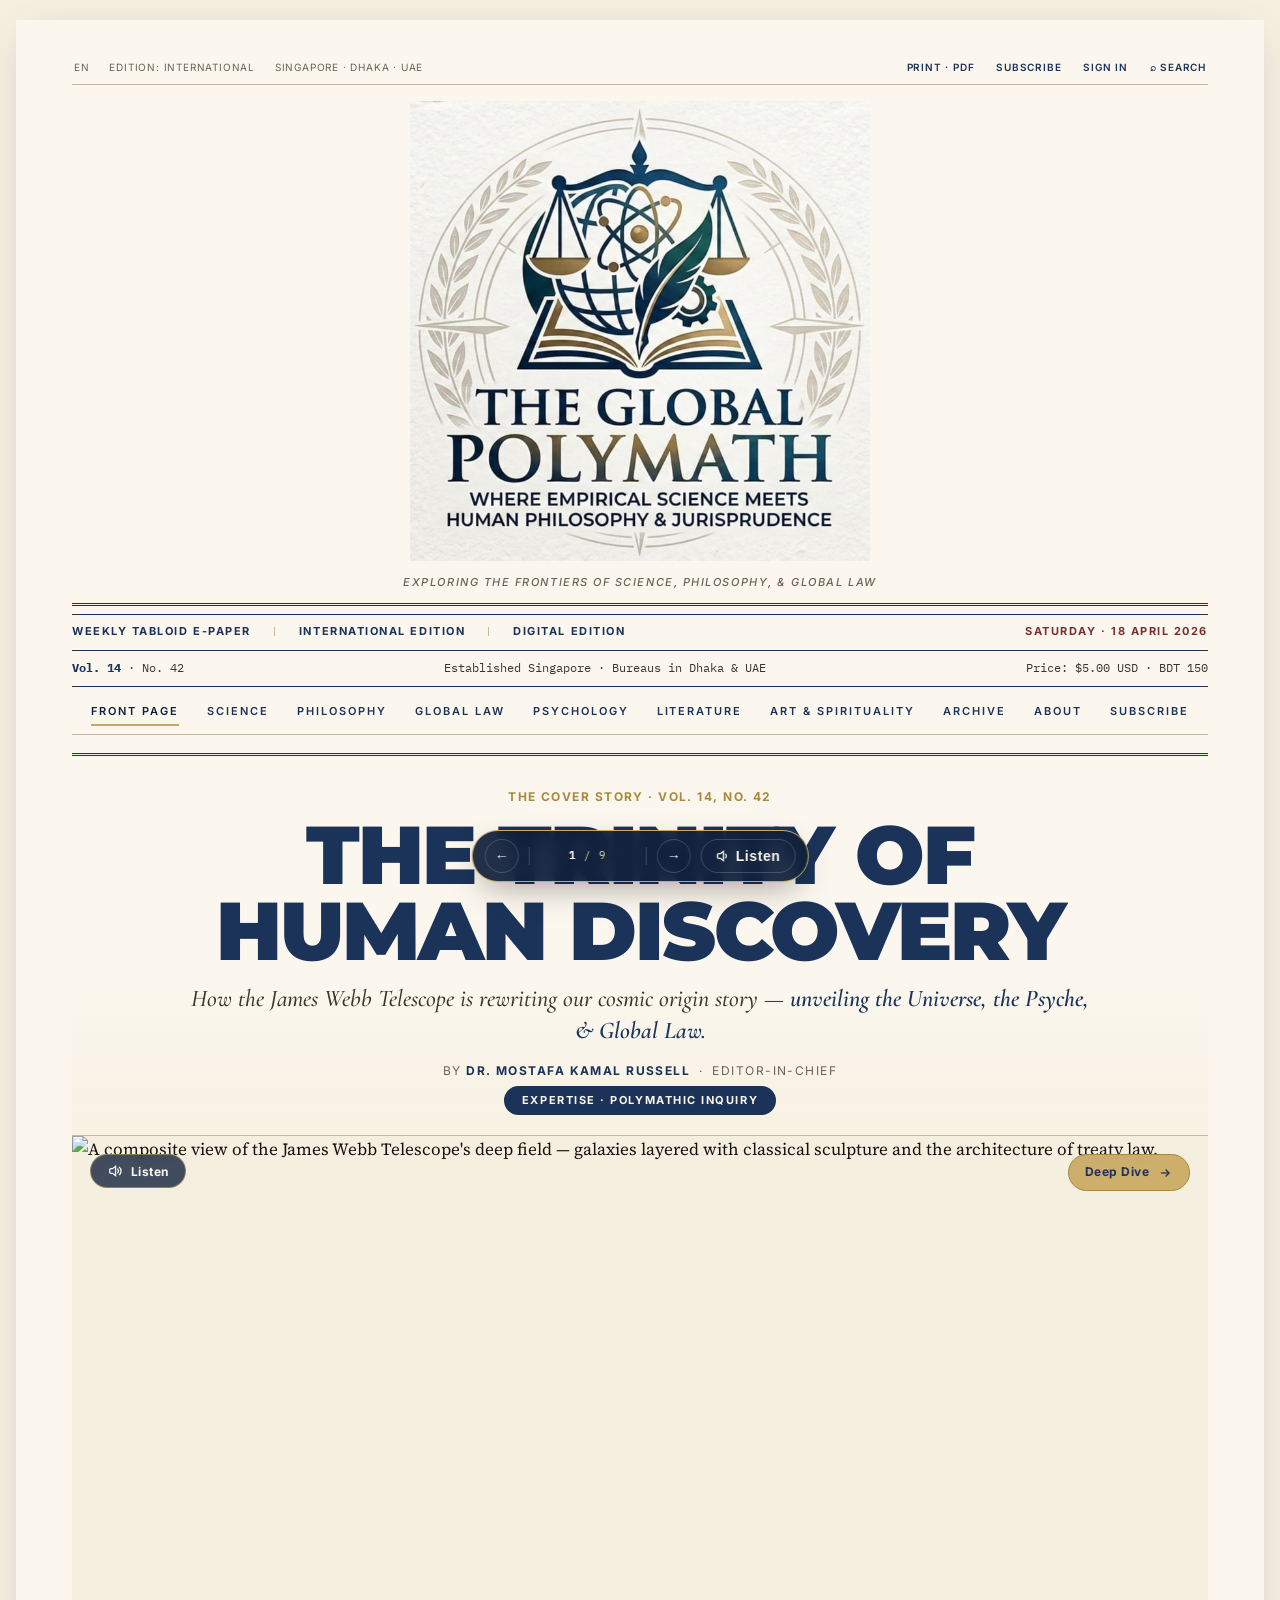
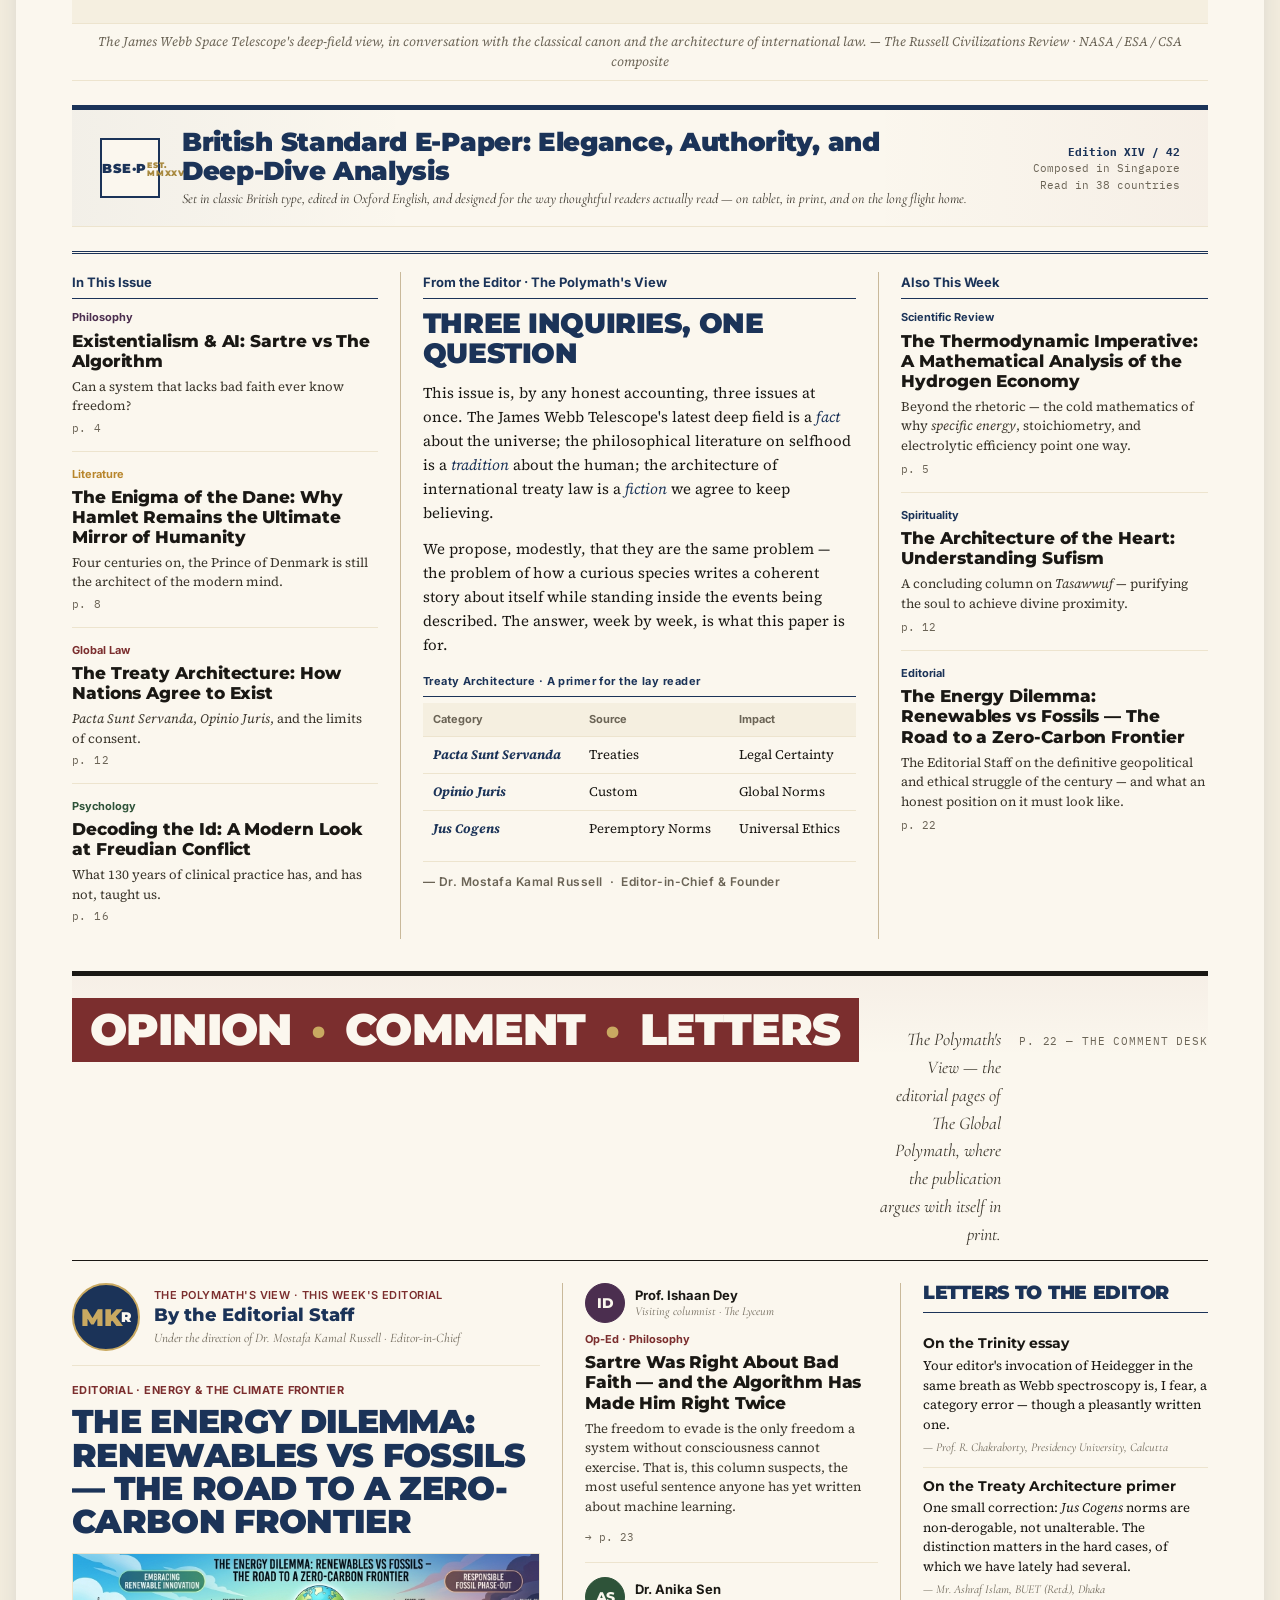
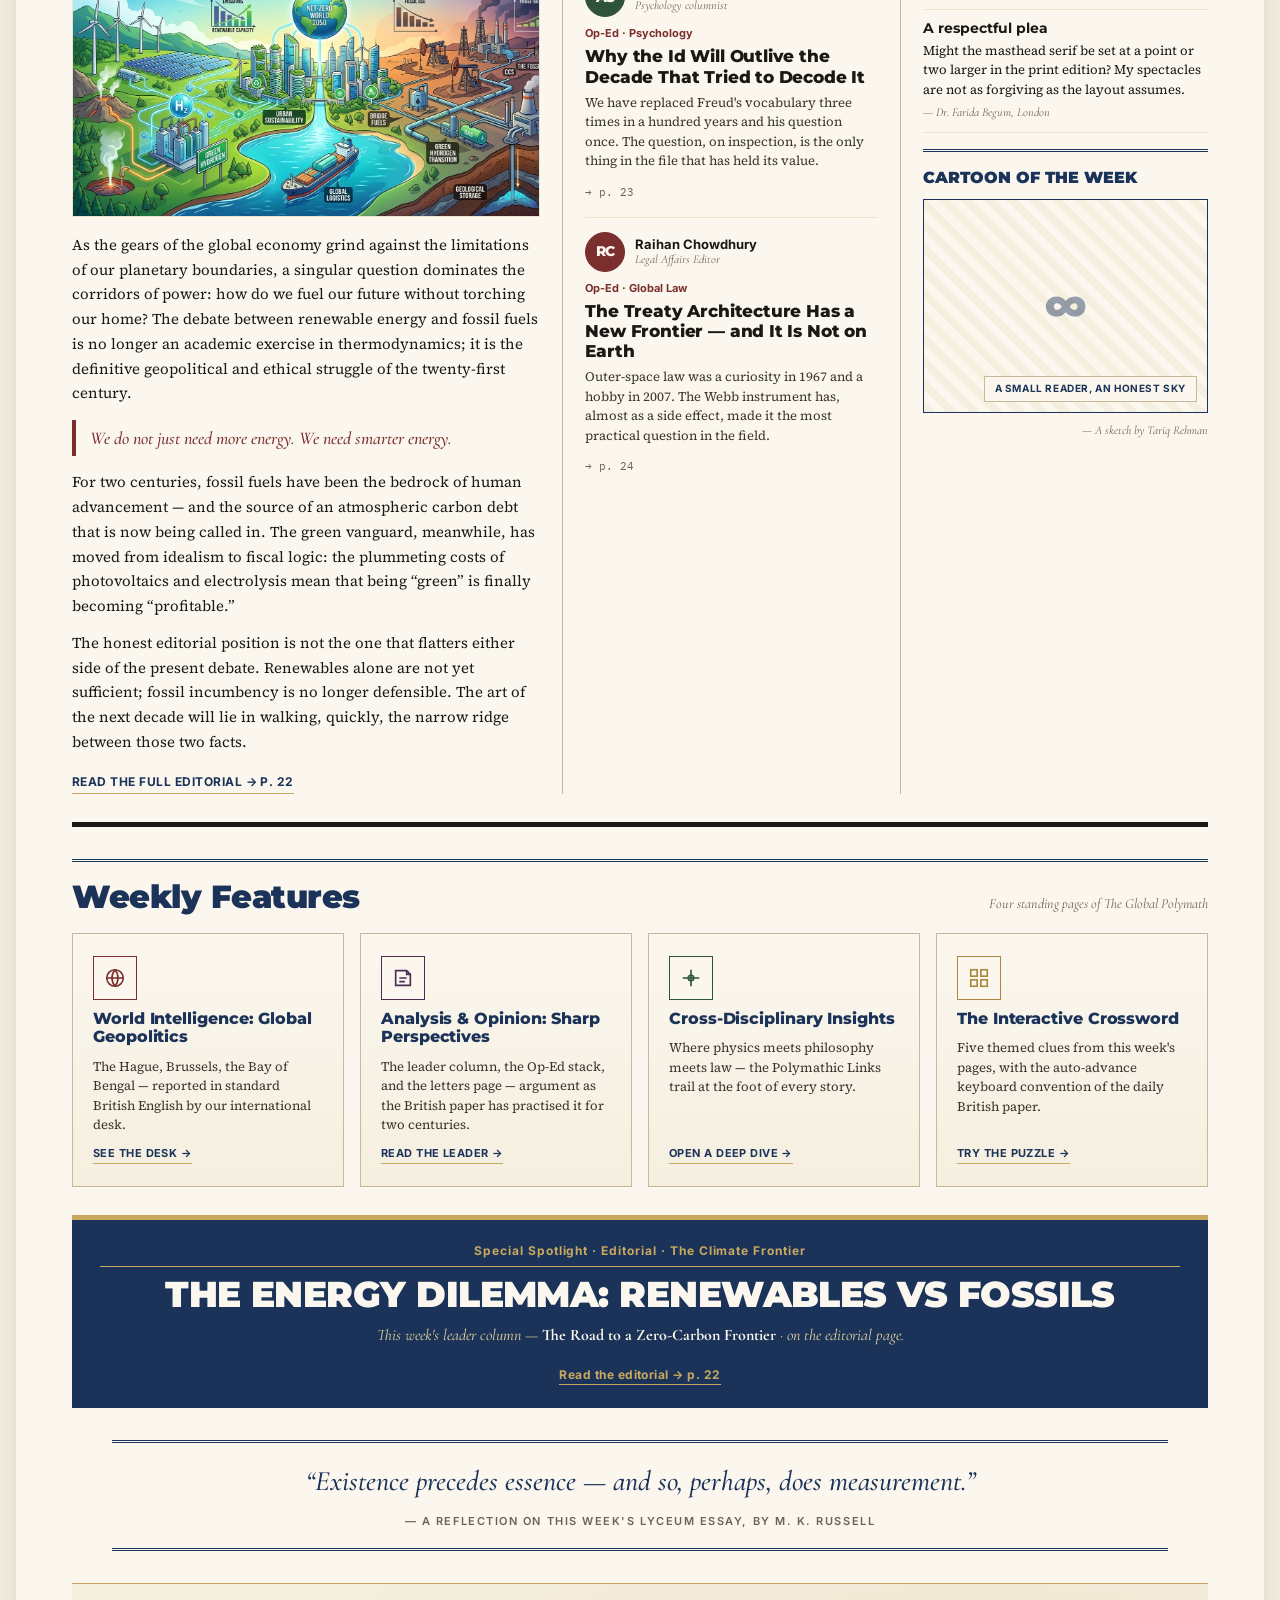
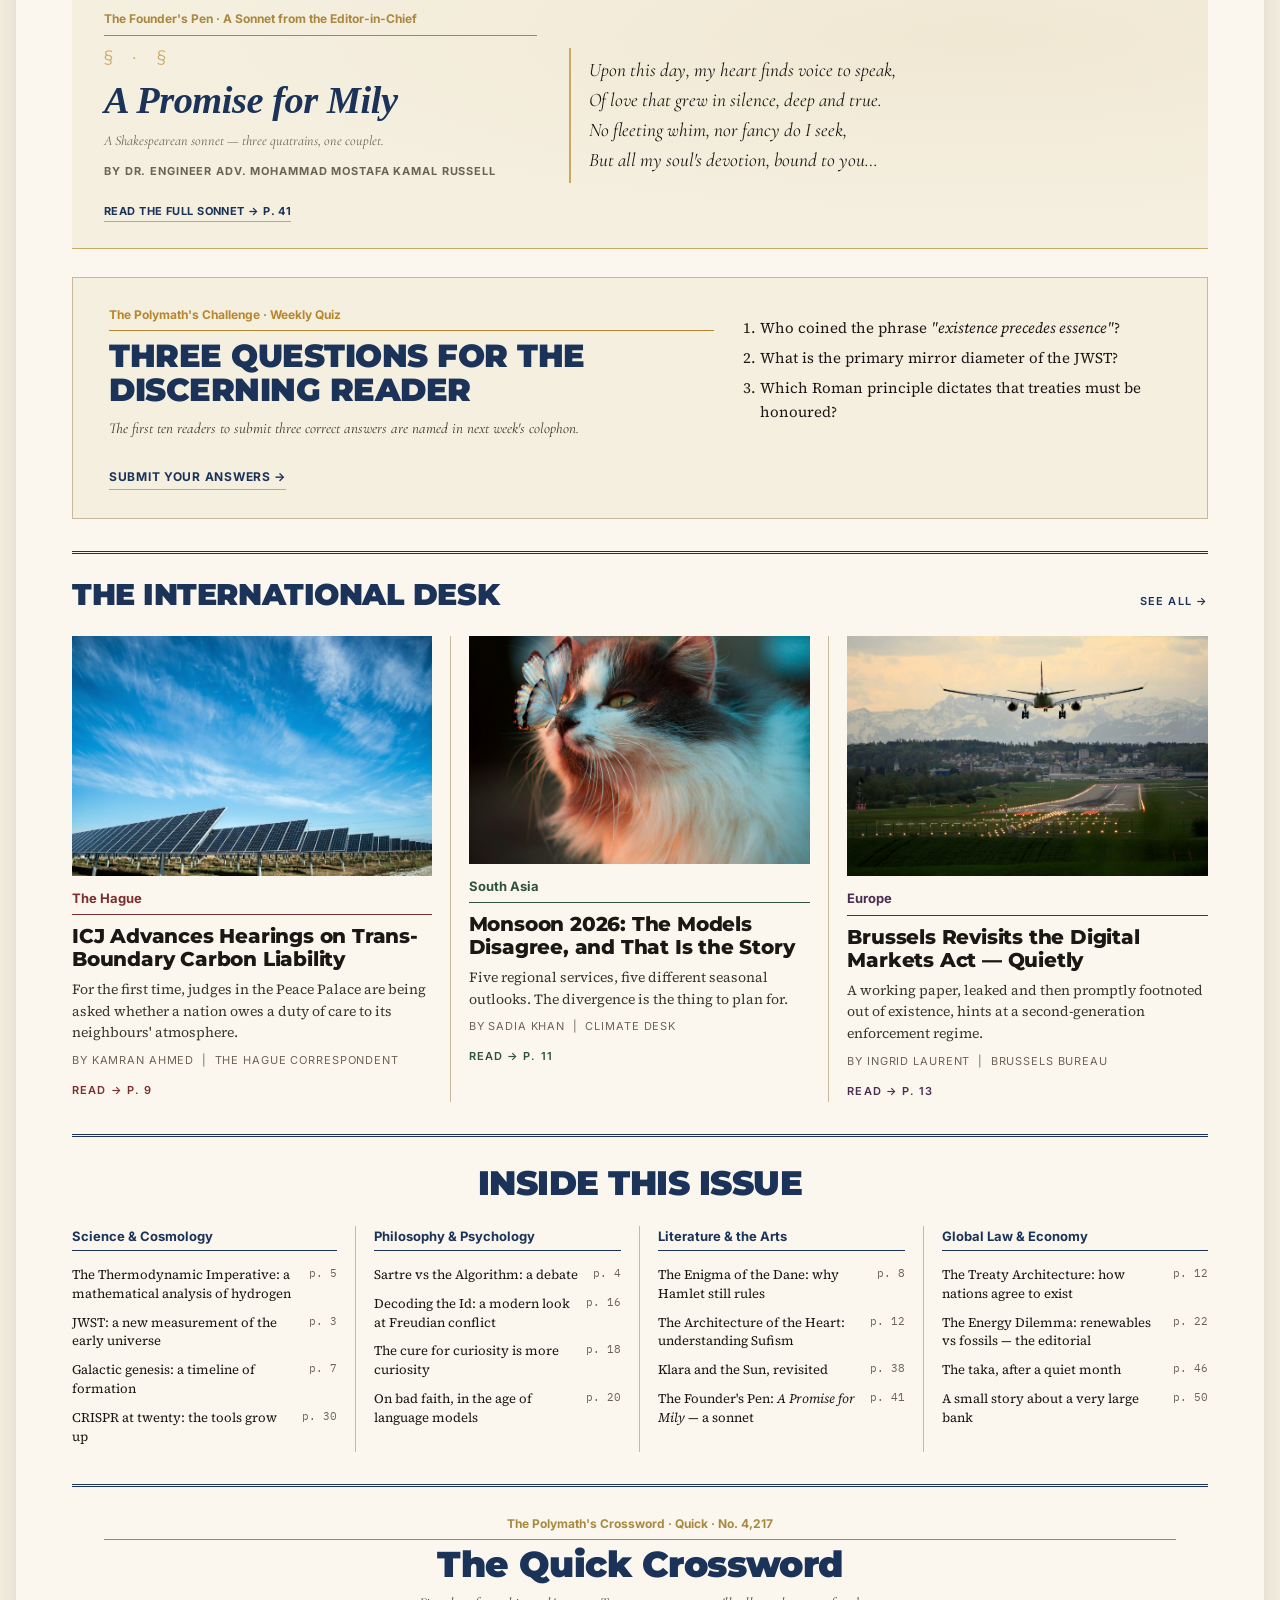
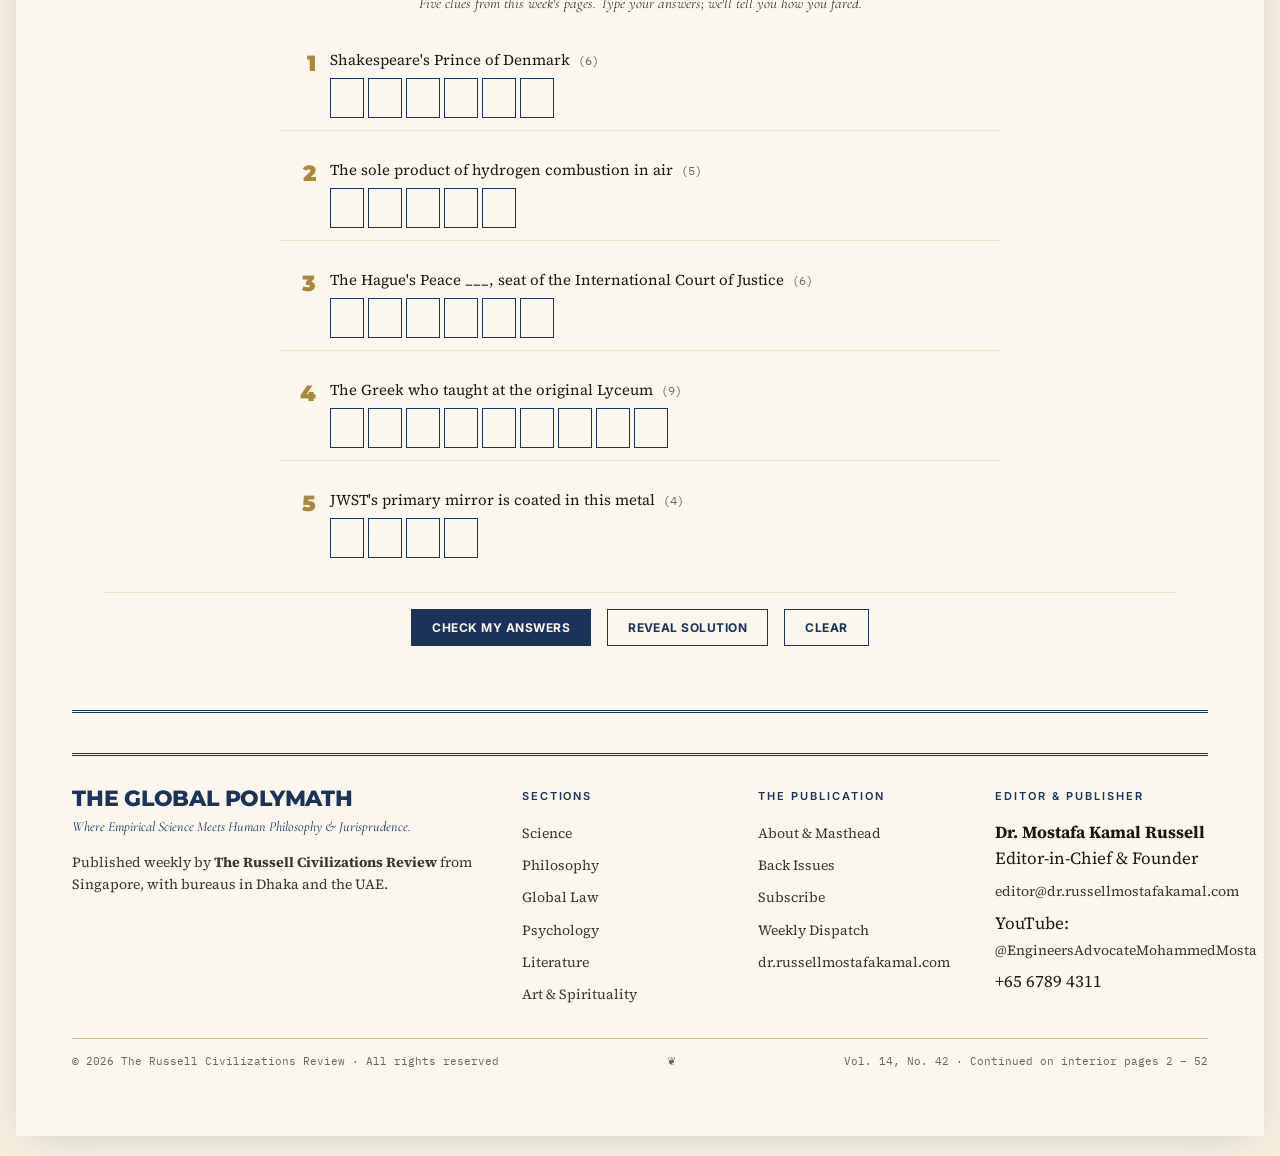
==== commit bddd6558: "Add British Standard E-Paper chrome: Listen TTS, Deep Dive, Weekly Features, fixed pager Front-page " ====
--- a/index.html
+++ b/index.html
@@ -1131,6 +1131,350 @@
     .crossword-clue { grid-template-columns: 28px 1fr; gap: 10px; }
     .crossword-clue input.cell { width: 28px; height: 34px; font-size: 16px; }
   }
+
+  /* =========================================================
+     E-PAPER LAYER — per Russell's reference brief
+     "British Standard E-Paper" furniture: edition strip, cover
+     overlays (Listen / Deep Dive / Expertise), tagline banner,
+     Weekly Features tile grid, and a fixed bottom pager that
+     mimics the flip-book / e-reader chrome.
+     ========================================================= */
+
+  /* Edition strip — sits BELOW the masthead logo, ABOVE the dateline */
+  .edition-strip {
+    margin-top: 8px;
+    padding: 8px 0 10px;
+    border-top: 1px solid var(--tgp-navy);
+    border-bottom: 1px solid var(--tgp-navy);
+    display: flex;
+    align-items: center;
+    justify-content: space-between;
+    gap: 24px;
+    flex-wrap: wrap;
+    font-family: var(--font-sans);
+    font-size: 11px;
+    font-weight: 700;
+    letter-spacing: .14em;
+    text-transform: uppercase;
+    color: var(--tgp-navy);
+  }
+  .edition-strip .ed-labels { display: flex; gap: 24px; flex-wrap: wrap; }
+  .edition-strip .ed-labels span {
+    position: relative;
+    padding-right: 24px;
+  }
+  .edition-strip .ed-labels span:not(:last-child)::after {
+    content: '';
+    position: absolute;
+    right: 0;
+    top: 4px;
+    bottom: 4px;
+    width: 1px;
+    background: var(--tgp-rule-thin);
+  }
+  .edition-strip .ed-date {
+    color: var(--tgp-oxblood);
+    font-weight: 700;
+  }
+  @media (max-width: 700px) {
+    .edition-strip { font-size: 10px; gap: 14px; }
+    .edition-strip .ed-labels { gap: 14px; }
+    .edition-strip .ed-labels span { padding-right: 14px; }
+  }
+
+  /* Cover hero overlays — Listen pill (top-left), Deep Dive pill (top-right) */
+  .cover-hero { position: relative; }
+  .hero-overlay {
+    position: absolute;
+    z-index: 4;
+    top: 18px;
+    display: inline-flex;
+    align-items: center;
+    gap: 8px;
+    padding: 8px 16px;
+    background: rgba(15, 31, 58, 0.78);
+    color: var(--tgp-paper);
+    font-family: var(--font-sans);
+    font-size: 12px;
+    font-weight: 700;
+    letter-spacing: .04em;
+    text-transform: none;
+    border: 1px solid rgba(201, 169, 97, 0.55);
+    border-radius: 999px;
+    text-decoration: none;
+    backdrop-filter: blur(6px);
+    -webkit-backdrop-filter: blur(6px);
+    cursor: pointer;
+    transition: background 140ms ease, transform 140ms ease;
+  }
+  .hero-overlay:hover { background: var(--tgp-navy-deep); transform: translateY(-1px); }
+  .hero-overlay--left { left: 18px; }
+  .hero-overlay--right { right: 18px; background: rgba(201, 169, 97, 0.92); color: var(--tgp-navy); border-color: var(--tgp-gold-deep); }
+  .hero-overlay--right:hover { background: var(--tgp-gold); color: var(--tgp-navy-deep); }
+  .hero-overlay .ico {
+    display: inline-flex;
+    width: 16px; height: 16px;
+    align-items: center; justify-content: center;
+    line-height: 1;
+  }
+  .hero-overlay.is-playing { background: var(--tgp-oxblood); border-color: var(--tgp-oxblood); }
+
+  /* Expertise badge — pill that floats below the headline on the cover */
+  .cover-banner .expertise-pill {
+    display: inline-block;
+    margin: 6px auto 0;
+    padding: 6px 18px;
+    background: var(--tgp-navy);
+    color: var(--tgp-paper);
+    font-family: var(--font-sans);
+    font-size: 11px;
+    font-weight: 700;
+    letter-spacing: .14em;
+    text-transform: uppercase;
+    border-radius: 999px;
+  }
+
+  /* British Standard E-Paper tagline banner */
+  .standard-banner {
+    margin-top: 18px;
+    padding: 18px 28px;
+    background:
+      linear-gradient(90deg, rgba(27, 51, 88, 0.04) 0, transparent 30%, transparent 70%, rgba(123, 46, 46, 0.04) 100%);
+    border-top: 5px solid var(--tgp-navy);
+    border-bottom: 1px solid var(--tgp-paper-edge);
+    display: grid;
+    grid-template-columns: auto 1fr auto;
+    gap: 22px;
+    align-items: center;
+  }
+  .standard-banner .seal {
+    width: 56px;
+    height: 56px;
+    border: 2px solid var(--tgp-navy);
+    color: var(--tgp-navy);
+    display: inline-flex;
+    align-items: center;
+    justify-content: center;
+    font-family: var(--font-display);
+    font-weight: 900;
+    font-size: 13px;
+    letter-spacing: .04em;
+    line-height: 1;
+    text-align: center;
+    flex-shrink: 0;
+    background: var(--tgp-paper);
+  }
+  .standard-banner .seal small {
+    display: block;
+    font-size: 8px;
+    letter-spacing: .12em;
+    margin-top: 2px;
+    color: var(--tgp-gold-deep);
+  }
+  .standard-banner .copy h2 {
+    font-family: var(--font-display);
+    font-weight: 900;
+    font-size: clamp(18px, 2vw, 26px);
+    line-height: 1.1;
+    text-transform: none;
+    letter-spacing: -.012em;
+    color: var(--tgp-navy);
+    margin: 0 0 4px;
+  }
+  .standard-banner .copy p {
+    font-family: var(--font-serif-alt);
+    font-style: italic;
+    font-size: 14px;
+    line-height: 1.4;
+    color: var(--tgp-ink-soft);
+    margin: 0;
+  }
+  .standard-banner .meta {
+    font-family: var(--font-mono);
+    font-size: 11px;
+    color: var(--tgp-ink-mute);
+    text-align: right;
+    line-height: 1.5;
+  }
+  .standard-banner .meta b { color: var(--tgp-navy); font-weight: 700; }
+  @media (max-width: 700px) {
+    .standard-banner { grid-template-columns: 1fr; padding: 16px 18px; }
+    .standard-banner .meta { text-align: left; }
+  }
+
+  /* Weekly Features — 4-up tile grid mirroring the reference image */
+  .weekly-features {
+    margin-top: 32px;
+    padding-top: 18px;
+    border-top: 3px double var(--tgp-navy);
+  }
+  .weekly-features .section-head {
+    display: flex;
+    justify-content: space-between;
+    align-items: baseline;
+    margin-bottom: 18px;
+  }
+  .weekly-features .section-head h2 {
+    font-family: var(--font-display);
+    font-weight: 900;
+    font-size: clamp(22px, 2.6vw, 32px);
+    line-height: 1.05;
+    text-transform: none;
+    letter-spacing: -.015em;
+    color: var(--tgp-navy);
+    margin: 0;
+  }
+  .weekly-features .section-head .sub {
+    font-family: var(--font-serif-alt);
+    font-style: italic;
+    color: var(--tgp-ink-mute);
+    font-size: 14px;
+  }
+  .feature-tiles {
+    display: grid;
+    grid-template-columns: repeat(4, 1fr);
+    gap: 16px;
+  }
+  .feature-tile {
+    padding: 22px 20px;
+    border: 1px solid var(--tgp-rule-thin);
+    background:
+      linear-gradient(180deg, var(--tgp-paper) 0, var(--tgp-paper-deep) 100%);
+    text-decoration: none;
+    color: inherit;
+    transition: transform 160ms ease, border-color 160ms ease, box-shadow 160ms ease;
+    display: flex;
+    flex-direction: column;
+    gap: 10px;
+  }
+  .feature-tile:hover {
+    transform: translateY(-2px);
+    border-color: var(--tgp-navy);
+    box-shadow: var(--shadow-paper);
+  }
+  .feature-tile .ico {
+    width: 42px;
+    height: 42px;
+    border: 1.5px solid var(--tgp-navy);
+    background: var(--tgp-paper);
+    display: inline-flex;
+    align-items: center;
+    justify-content: center;
+    color: var(--tgp-navy);
+  }
+  .feature-tile.world .ico    { border-color: var(--tgp-oxblood); color: var(--tgp-oxblood); }
+  .feature-tile.opinion .ico  { border-color: var(--tgp-aubergine); color: var(--tgp-aubergine); }
+  .feature-tile.cross .ico    { border-color: var(--tgp-forest); color: var(--tgp-forest); }
+  .feature-tile.puzzle .ico   { border-color: var(--tgp-gold-deep); color: var(--tgp-gold-deep); }
+  .feature-tile .ico svg { width: 22px; height: 22px; }
+  .feature-tile h3 {
+    font-family: var(--font-display);
+    font-weight: 800;
+    font-size: 16px;
+    line-height: 1.15;
+    text-transform: none;
+    letter-spacing: -.005em;
+    color: var(--tgp-navy);
+    margin: 0;
+  }
+  .feature-tile p {
+    font-family: var(--font-serif);
+    font-size: 13px;
+    line-height: 1.5;
+    color: var(--tgp-ink-soft);
+    margin: 0;
+  }
+  .feature-tile .jump {
+    margin-top: auto;
+    font-family: var(--font-sans);
+    font-size: 11px;
+    font-weight: 700;
+    color: var(--tgp-navy);
+    letter-spacing: .04em;
+    text-transform: uppercase;
+    border-bottom: 1px solid var(--tgp-gold);
+    padding-bottom: 1px;
+    align-self: flex-start;
+  }
+  @media (max-width: 1000px) {
+    .feature-tiles { grid-template-columns: repeat(2, 1fr); }
+  }
+  @media (max-width: 540px) {
+    .feature-tiles { grid-template-columns: 1fr; }
+  }
+
+  /* Bottom-fixed E-Paper Pager — Listen + section nav, e-reader chrome */
+  .epaper-pager {
+    position: fixed;
+    left: 50%;
+    bottom: 18px;
+    transform: translateX(-50%);
+    z-index: 90;
+    display: flex;
+    align-items: center;
+    gap: 10px;
+    padding: 8px 12px;
+    background: rgba(15, 31, 58, 0.92);
+    color: var(--tgp-paper);
+    border: 1px solid var(--tgp-gold);
+    border-radius: 999px;
+    backdrop-filter: blur(8px);
+    -webkit-backdrop-filter: blur(8px);
+    font-family: var(--font-sans);
+    font-size: 12px;
+    box-shadow: 0 12px 32px -8px rgba(0, 0, 0, 0.35);
+    transition: opacity 200ms ease, transform 200ms ease;
+  }
+  .epaper-pager.is-hidden {
+    opacity: 0;
+    pointer-events: none;
+    transform: translate(-50%, 12px);
+  }
+  .epaper-pager button {
+    background: transparent;
+    color: var(--tgp-paper);
+    border: 1px solid rgba(255, 255, 255, 0.18);
+    border-radius: 999px;
+    width: 34px;
+    height: 34px;
+    cursor: pointer;
+    display: inline-flex;
+    align-items: center;
+    justify-content: center;
+    font-size: 14px;
+    transition: background 120ms ease, border-color 120ms ease;
+  }
+  .epaper-pager button:hover { background: rgba(201, 169, 97, 0.22); border-color: var(--tgp-gold); }
+  .epaper-pager button[disabled] { opacity: 0.35; cursor: not-allowed; }
+  .epaper-pager .listen-btn {
+    width: auto;
+    padding: 0 14px;
+    gap: 6px;
+    font-weight: 700;
+    letter-spacing: .04em;
+  }
+  .epaper-pager .listen-btn.is-playing { background: var(--tgp-oxblood); border-color: var(--tgp-oxblood); }
+  .epaper-pager .pager-meta {
+    font-family: var(--font-mono);
+    font-size: 11px;
+    letter-spacing: .04em;
+    color: var(--tgp-gold-soft);
+    padding: 0 10px;
+    border-left: 1px solid rgba(255, 255, 255, 0.18);
+    border-right: 1px solid rgba(255, 255, 255, 0.18);
+    min-width: 96px;
+    text-align: center;
+  }
+  .epaper-pager .pager-meta b { color: var(--tgp-paper); font-weight: 700; }
+  @media (max-width: 600px) {
+    .epaper-pager { font-size: 11px; padding: 6px 8px; gap: 6px; }
+    .epaper-pager button { width: 30px; height: 30px; }
+    .epaper-pager .listen-btn { padding: 0 10px; }
+    .epaper-pager .pager-meta { min-width: 70px; padding: 0 6px; }
+  }
+  @media print {
+    .epaper-pager { display: none !important; }
+  }
 </style>
 </head>
 <body class="tgp">
@@ -1162,10 +1506,20 @@
         <div class="masthead-running">Exploring the Frontiers of Science, Philosophy, &amp; Global Law</div>
       </header>
 
+      <!-- Edition strip — British e-paper furniture per reference brief -->
+      <div class="edition-strip" role="contentinfo" aria-label="Edition information">
+        <div class="ed-labels">
+          <span>Weekly Tabloid E-Paper</span>
+          <span>International Edition</span>
+          <span>Digital Edition</span>
+        </div>
+        <div class="ed-date">Saturday &middot; 18 April 2026</div>
+      </div>
+
       <!-- Dateline -->
       <div class="dateline">
         <span><b>Vol. 14</b> &middot; No. 42</span>
-        <span>Saturday, April 18, 2026 &middot; Weekly Edition</span>
+        <span>Established Singapore &middot; Bureaus in Dhaka &amp; UAE</span>
         <span>Price: $5.00 USD &middot; BDT 150</span>
       </div>
 
@@ -1201,10 +1555,30 @@
           <em>unveiling the Universe, the Psyche, &amp; Global Law.</em>
         </p>
         <div class="byline">By <b>Dr. Mostafa Kamal Russell</b> &nbsp;&middot;&nbsp; Editor-in-Chief</div>
+        <span class="expertise-pill">Expertise &middot; Polymathic Inquiry</span>
       </section>
 
-      <!-- HERO COMPOSITE -->
+      <!-- HERO COMPOSITE — with Listen (TTS) + Deep Dive overlays per e-paper brief -->
       <figure class="cover-hero">
+        <button type="button" class="hero-overlay hero-overlay--left" id="heroListen"
+                aria-pressed="false" aria-label="Listen to this story in a British accent">
+          <span class="ico" aria-hidden="true">
+            <svg viewBox="0 0 24 24" fill="none" stroke="currentColor" stroke-width="2.2" width="14" height="14">
+              <path d="M3 14V10a2 2 0 0 1 2-2h3l5-4v16l-5-4H5a2 2 0 0 1-2-2z"/>
+              <path d="M16 8a5 5 0 0 1 0 8"/>
+              <path d="M19 5a9 9 0 0 1 0 14"/>
+            </svg>
+          </span>
+          <span class="lbl">Listen</span>
+        </button>
+        <a href="article.html#deepDive" class="hero-overlay hero-overlay--right" aria-label="Deep Dive — read the full cover story">
+          <span class="lbl">Deep Dive</span>
+          <span class="ico" aria-hidden="true">
+            <svg viewBox="0 0 24 24" fill="none" stroke="currentColor" stroke-width="2.2" width="14" height="14">
+              <path d="M5 12h14"/><path d="M13 6l6 6-6 6"/>
+            </svg>
+          </span>
+        </a>
         <div class="img">
           <img
             src="https://images.unsplash.com/photo-1462331940025-496dfbfc7564?w=1800&amp;q=85&amp;auto=format&amp;fit=crop"
@@ -1216,6 +1590,23 @@
           &mdash; <i>The Russell Civilizations Review &middot; NASA / ESA / CSA composite</i>
         </figcaption>
       </figure>
+
+      <!-- British Standard E-Paper banner -->
+      <aside class="standard-banner" aria-label="British Standard E-Paper">
+        <div class="seal" aria-hidden="true">
+          BSE&middot;P
+          <small>EST. MMXXVI</small>
+        </div>
+        <div class="copy">
+          <h2>British Standard E-Paper: Elegance, Authority, and Deep&#8209;Dive Analysis</h2>
+          <p>Set in classic British type, edited in Oxford English, and designed for the way thoughtful readers actually read &mdash; on tablet, in print, and on the long flight home.</p>
+        </div>
+        <div class="meta">
+          <b>Edition XIV / 42</b><br>
+          Composed in Singapore<br>
+          Read in 38 countries
+        </div>
+      </aside>
 
       <!-- 3-COL COVER GRID -->
       <div class="cover-grid">
@@ -1472,6 +1863,66 @@
               <div class="credit">&mdash; A sketch by Tariq Rehman</div>
             </div>
           </aside>
+
+        </div>
+      </section>
+
+      <!-- WEEKLY FEATURES — 4-up tile grid per reference brief -->
+      <section class="weekly-features" aria-labelledby="weeklyFeaturesH2">
+        <div class="section-head">
+          <h2 id="weeklyFeaturesH2">Weekly Features</h2>
+          <span class="sub">Four standing pages of <i>The Global Polymath</i></span>
+        </div>
+        <div class="feature-tiles">
+
+          <a href="section.html?s=global-law" class="feature-tile world">
+            <span class="ico" aria-hidden="true">
+              <svg viewBox="0 0 24 24" fill="none" stroke="currentColor" stroke-width="1.8">
+                <circle cx="12" cy="12" r="9"/>
+                <path d="M3 12h18M12 3a14 14 0 0 1 0 18M12 3a14 14 0 0 0 0 18"/>
+              </svg>
+            </span>
+            <h3>World Intelligence: Global Geopolitics</h3>
+            <p>The Hague, Brussels, the Bay of Bengal &mdash; reported in standard British English by our international desk.</p>
+            <span class="jump">See the desk &rarr;</span>
+          </a>
+
+          <a href="article-energy.html" class="feature-tile opinion">
+            <span class="ico" aria-hidden="true">
+              <svg viewBox="0 0 24 24" fill="none" stroke="currentColor" stroke-width="1.8">
+                <path d="M4 4h12l4 4v12H4z"/>
+                <path d="M16 4v4h4"/>
+                <path d="M8 12h8M8 16h6"/>
+              </svg>
+            </span>
+            <h3>Analysis &amp; Opinion: Sharp Perspectives</h3>
+            <p>The leader column, the Op-Ed stack, and the letters page &mdash; argument as the British paper has practised it for two centuries.</p>
+            <span class="jump">Read the leader &rarr;</span>
+          </a>
+
+          <a href="article-hydrogen.html" class="feature-tile cross">
+            <span class="ico" aria-hidden="true">
+              <svg viewBox="0 0 24 24" fill="none" stroke="currentColor" stroke-width="1.8">
+                <path d="M12 3v18M3 12h18"/>
+                <circle cx="12" cy="12" r="3"/>
+              </svg>
+            </span>
+            <h3>Cross&#8209;Disciplinary Insights</h3>
+            <p>Where physics meets philosophy meets law &mdash; the Polymathic Links trail at the foot of every story.</p>
+            <span class="jump">Open a deep dive &rarr;</span>
+          </a>
+
+          <a href="#crosswordH2" class="feature-tile puzzle">
+            <span class="ico" aria-hidden="true">
+              <svg viewBox="0 0 24 24" fill="none" stroke="currentColor" stroke-width="1.8">
+                <rect x="3" y="3" width="7" height="7"/><rect x="14" y="3" width="7" height="7"/>
+                <rect x="3" y="14" width="7" height="7"/><rect x="14" y="14" width="7" height="7"/>
+              </svg>
+            </span>
+            <h3>The Interactive Crossword</h3>
+            <p>Five themed clues from this week's pages, with the auto&#8209;advance keyboard convention of the daily British paper.</p>
+            <span class="jump">Try the puzzle &rarr;</span>
+          </a>
 
         </div>
       </section>
@@ -1720,6 +2171,20 @@
     </main>
   </div>
 
+  <!-- E-Paper Pager — fixed bottom chrome: Listen (TTS), section nav, page indicator -->
+  <nav class="epaper-pager" id="epaperPager" aria-label="E-Paper navigation">
+    <button type="button" id="pagerPrev" aria-label="Previous section">&larr;</button>
+    <div class="pager-meta"><b id="pagerNow">1</b> / <span id="pagerTotal">1</span></div>
+    <button type="button" id="pagerNext" aria-label="Next section">&rarr;</button>
+    <button type="button" class="listen-btn" id="pagerListen" aria-pressed="false" aria-label="Listen to this section">
+      <svg viewBox="0 0 24 24" fill="none" stroke="currentColor" stroke-width="2.2" width="14" height="14" aria-hidden="true">
+        <path d="M3 14V10a2 2 0 0 1 2-2h3l5-4v16l-5-4H5a2 2 0 0 1-2-2z"/>
+        <path d="M16 8a5 5 0 0 1 0 8"/>
+      </svg>
+      <span class="lbl">Listen</span>
+    </button>
+  </nav>
+
   <!-- Crossword interactivity — build cells, auto-advance focus, validate answers -->
   <script>
     (function() {
@@ -1814,5 +2279,157 @@
       });
     })();
   </script>
+
+  <!-- E-Paper TTS (Listen) + Section Pager — Web Speech API, no server required -->
+  <script>
+    (function() {
+      /* ---------- Listen / Text-to-Speech ---------- */
+      const synth = window.speechSynthesis;
+      let voices = [];
+      let utter = null;
+
+      function pickBritishVoice() {
+        if (!voices.length) voices = synth ? synth.getVoices() : [];
+        // Prefer named British voices; fall back to en-GB; final fall-back to default.
+        return voices.find(v => /en[-_]GB/i.test(v.lang) && /Daniel|Kate|Serena|Arthur|Sonia|Libby|Ryan|Hazel/i.test(v.name))
+            || voices.find(v => /en[-_]GB/i.test(v.lang))
+            || voices.find(v => /^en/i.test(v.lang))
+            || voices[0]
+            || null;
+      }
+      if (synth && typeof synth.onvoiceschanged !== 'undefined') {
+        synth.onvoiceschanged = () => { voices = synth.getVoices(); };
+      }
+
+      function gatherSpeechText(scope) {
+        // Pull headlines + decks + first couple of paragraphs in the section.
+        const tags = ['h1', 'h2', 'h3', 'h4', '.deck', '.kicker', 'p'];
+        const nodes = scope.querySelectorAll(tags.join(','));
+        let parts = [];
+        nodes.forEach(n => {
+          const t = (n.textContent || '').replace(/\s+/g, ' ').trim();
+          if (t && t.length > 4) parts.push(t);
+        });
+        return parts.slice(0, 18).join('. ');
+      }
+
+      function startSpeak(text, button) {
+        if (!synth) {
+          alert('Listen mode requires a modern browser with Web Speech API support.');
+          return;
+        }
+        synth.cancel();
+        utter = new SpeechSynthesisUtterance(text);
+        const v = pickBritishVoice();
+        if (v) utter.voice = v;
+        utter.lang = 'en-GB';
+        utter.rate = 0.96;
+        utter.pitch = 1.0;
+        utter.volume = 1.0;
+        utter.onend = () => { if (button) { button.classList.remove('is-playing'); button.setAttribute('aria-pressed', 'false'); } };
+        utter.onerror = utter.onend;
+        synth.speak(utter);
+        if (button) { button.classList.add('is-playing'); button.setAttribute('aria-pressed', 'true'); }
+      }
+
+      function stopSpeak(button) {
+        if (synth) synth.cancel();
+        if (button) { button.classList.remove('is-playing'); button.setAttribute('aria-pressed', 'false'); }
+      }
+
+      function bindListen(button, getScope) {
+        if (!button) return;
+        button.addEventListener('click', () => {
+          if (button.classList.contains('is-playing')) {
+            stopSpeak(button);
+            return;
+          }
+          // Stop any other Listen button
+          document.querySelectorAll('.is-playing').forEach(b => b.classList.remove('is-playing'));
+          const scope = getScope();
+          const text = gatherSpeechText(scope);
+          if (!text) return;
+          startSpeak(text, button);
+        });
+      }
+
+      bindListen(document.getElementById('heroListen'), () => {
+        // Cover banner + cover hero caption + first cover-grid item
+        return document.querySelector('.cover-banner').parentElement;
+      });
+
+      /* ---------- Section Pager ---------- */
+      // Identify the major sections in document order — these are the
+      // "pages" the reader can flip through with the arrows.
+      const sections = Array.from(document.querySelectorAll(
+        '.cover-banner, .opinion-desk, .weekly-features, .delta-zero-ribbon, ' +
+        '.weekly-challenge, .founders-pen, .intl-desk, .inside, .crossword'
+      ));
+      const pager = document.getElementById('epaperPager');
+      const pagerNow = document.getElementById('pagerNow');
+      const pagerTotal = document.getElementById('pagerTotal');
+      const btnPrev = document.getElementById('pagerPrev');
+      const btnNext = document.getElementById('pagerNext');
+      const pagerListen = document.getElementById('pagerListen');
+      let currentSection = 0;
+
+      pagerTotal.textContent = sections.length;
+
+      function scrollToSection(idx) {
+        idx = Math.max(0, Math.min(sections.length - 1, idx));
+        const target = sections[idx];
+        if (!target) return;
+        target.scrollIntoView({ behavior: 'smooth', block: 'start' });
+        currentSection = idx;
+        updatePagerUI();
+      }
+
+      function updatePagerUI() {
+        pagerNow.textContent = (currentSection + 1);
+        btnPrev.disabled = currentSection <= 0;
+        btnNext.disabled = currentSection >= sections.length - 1;
+      }
+
+      btnPrev.addEventListener('click', () => scrollToSection(currentSection - 1));
+      btnNext.addEventListener('click', () => scrollToSection(currentSection + 1));
+
+      // Keyboard arrow-key navigation (Left/Right) — like a flip-book
+      document.addEventListener('keydown', (e) => {
+        if (e.target.matches('input, textarea, [contenteditable]')) return;
+        if (e.key === 'ArrowLeft')  { scrollToSection(currentSection - 1); }
+        if (e.key === 'ArrowRight') { scrollToSection(currentSection + 1); }
+      });
+
+      // Track which section is currently in view
+      const io = ('IntersectionObserver' in window) ? new IntersectionObserver((entries) => {
+        // Pick the most visible section
+        const visible = entries.filter(e => e.isIntersecting)
+                               .sort((a, b) => b.intersectionRatio - a.intersectionRatio)[0];
+        if (visible) {
+          const idx = sections.indexOf(visible.target);
+          if (idx >= 0) { currentSection = idx; updatePagerUI(); }
+        }
+      }, { threshold: [0.18, 0.45, 0.7] }) : null;
+      if (io) sections.forEach(s => io.observe(s));
+
+      // Hide the pager when the on-screen keyboard might be open or when
+      // the user has scrolled past the entire issue (near footer).
+      const footer = document.querySelector('.site-footer');
+      const footerObs = ('IntersectionObserver' in window) ? new IntersectionObserver((entries) => {
+        entries.forEach(e => pager.classList.toggle('is-hidden', e.isIntersecting));
+      }, { threshold: 0.4 }) : null;
+      if (footerObs && footer) footerObs.observe(footer);
+
+      // Listen-button on the pager — speaks the section currently in view
+      bindListen(pagerListen, () => sections[currentSection] || document.body);
+
+      // Stop speech on page hide (mobile tab switch / backgrounding)
+      document.addEventListener('visibilitychange', () => {
+        if (document.hidden && synth) synth.cancel();
+      });
+
+      updatePagerUI();
+    })();
+  </script>
 </body>
 </html>
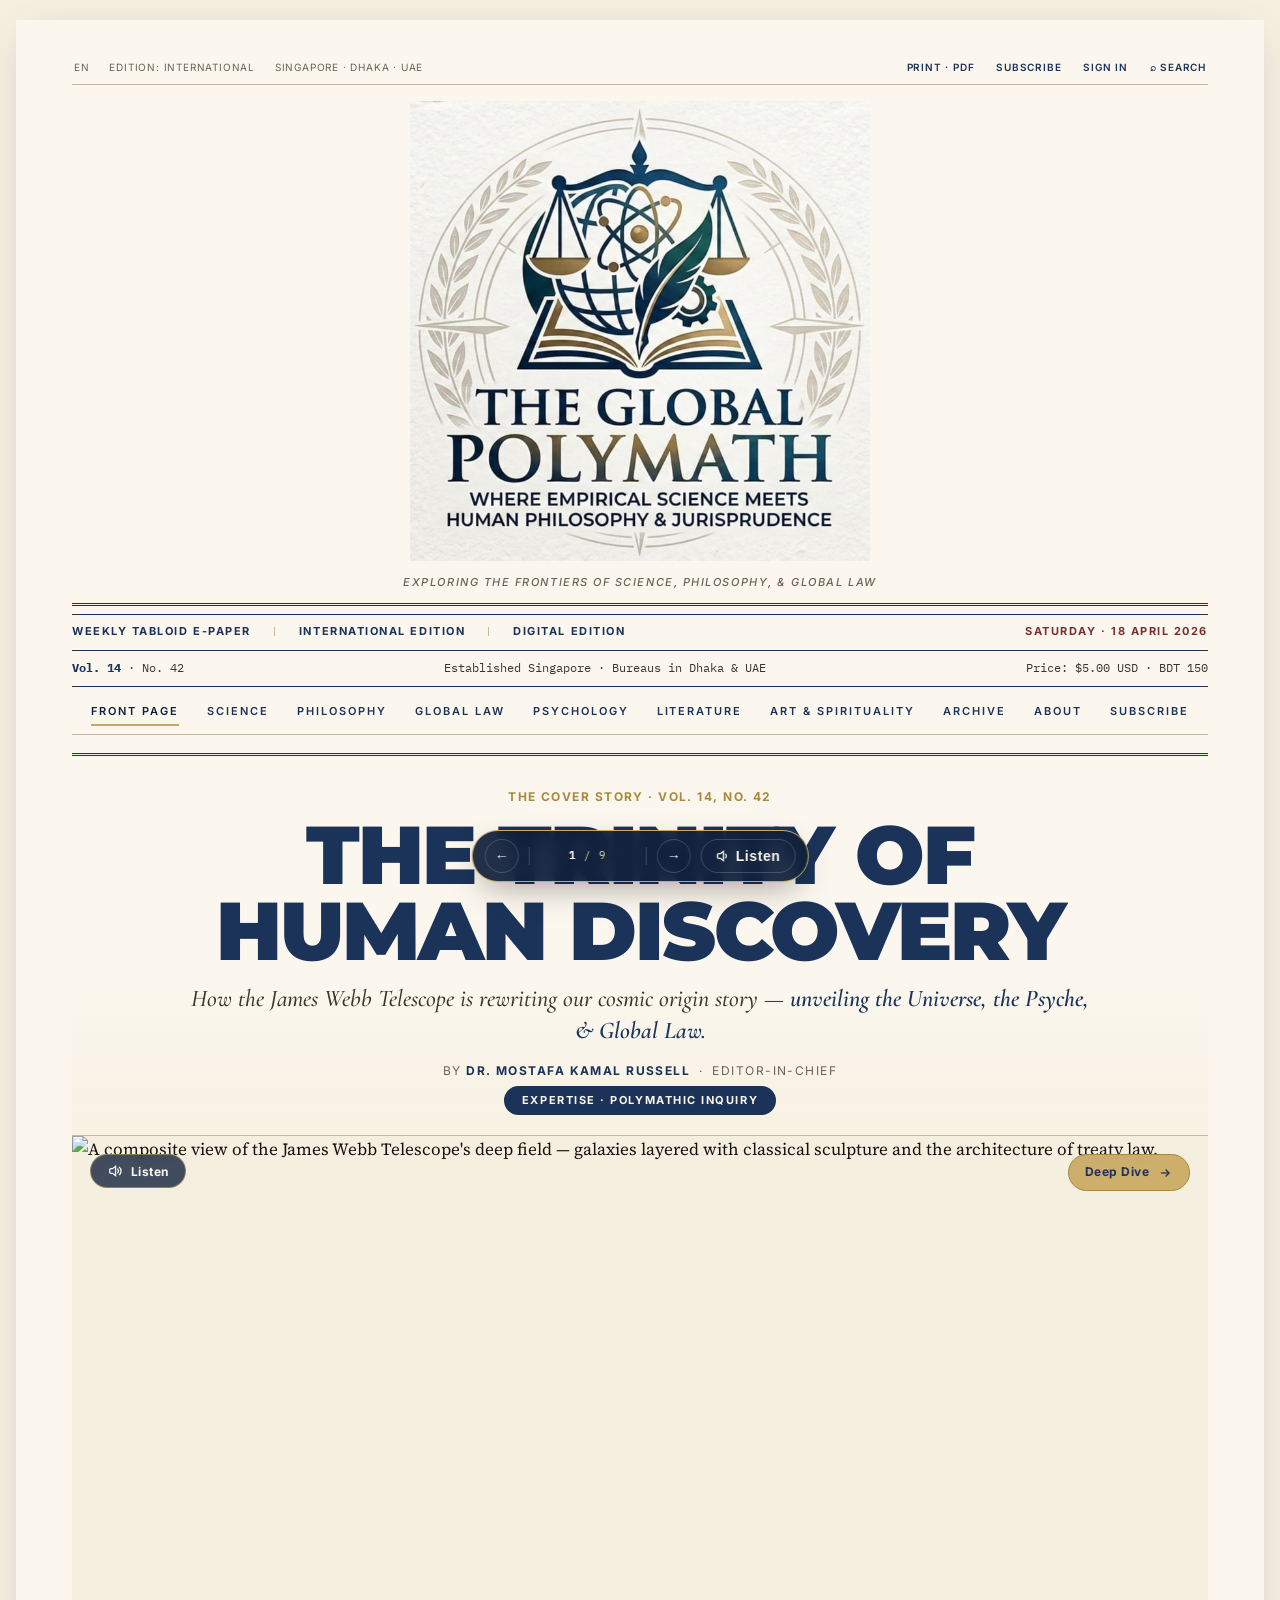
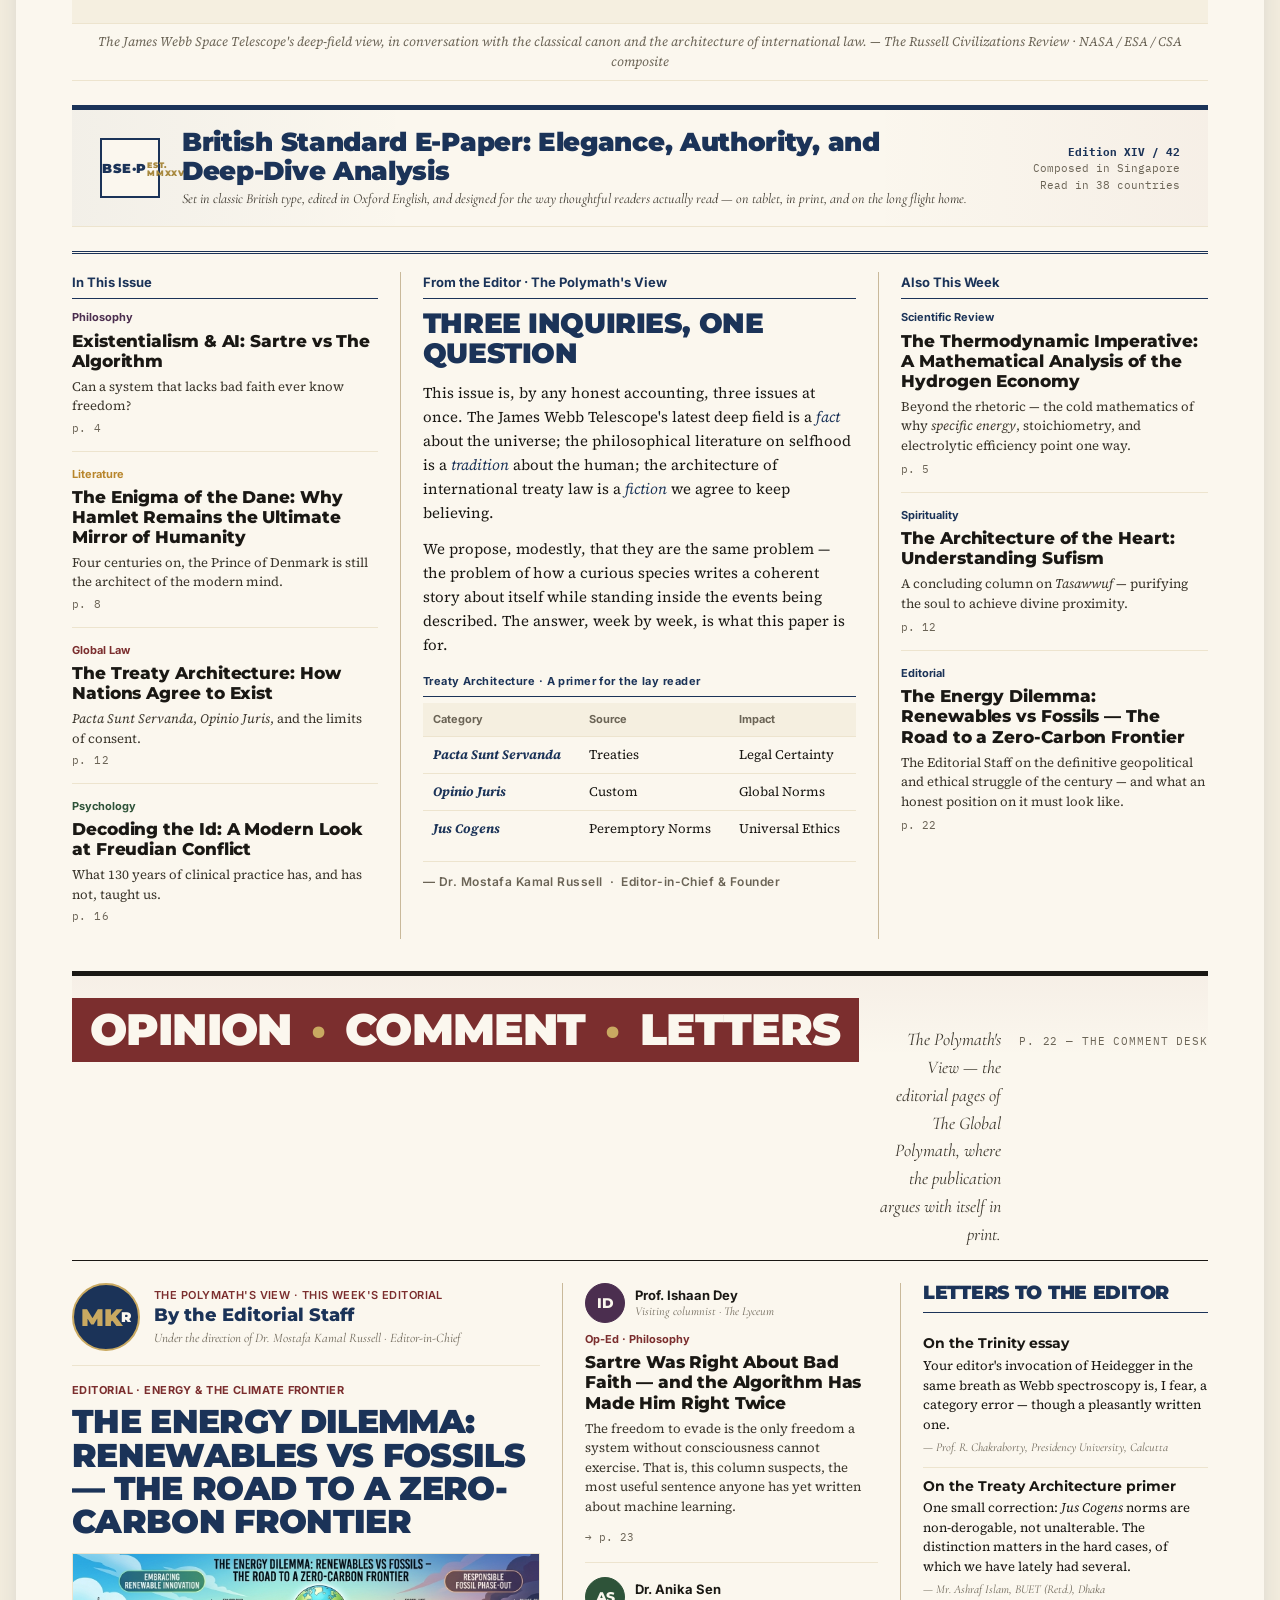
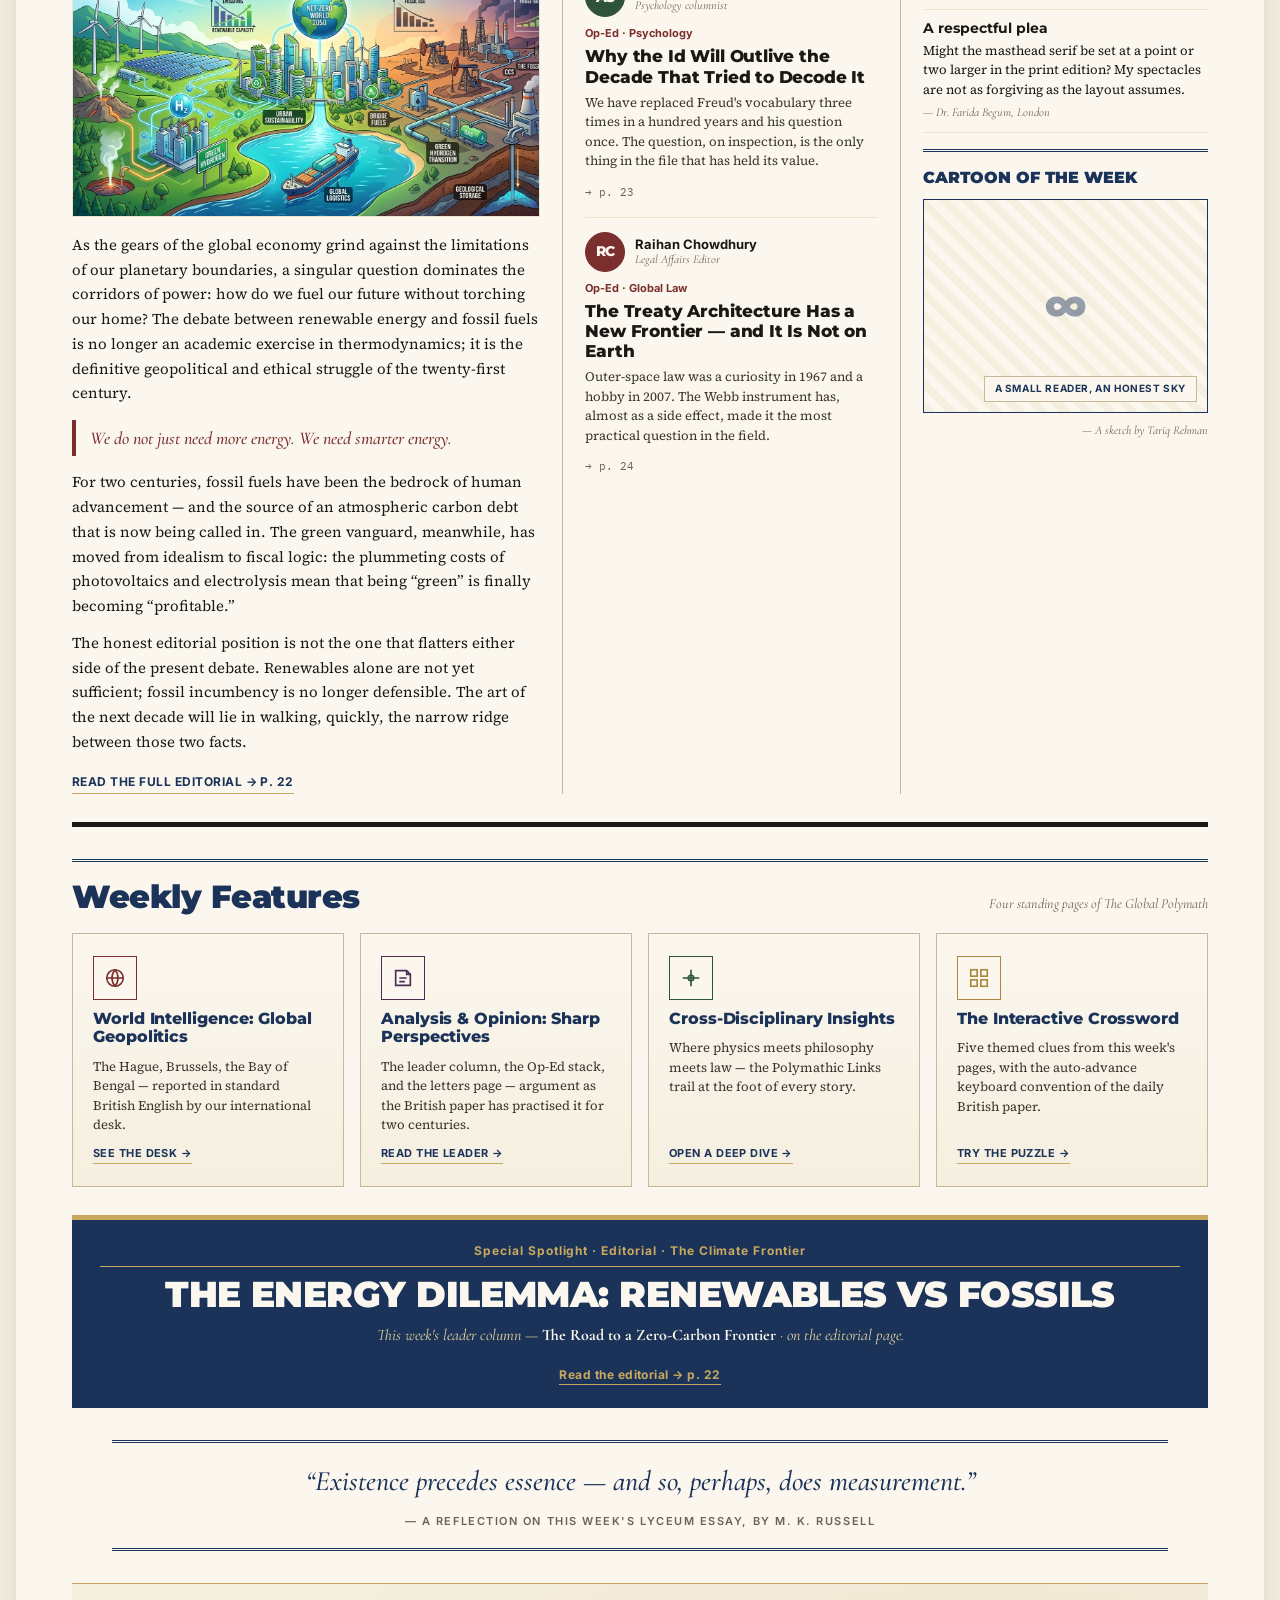
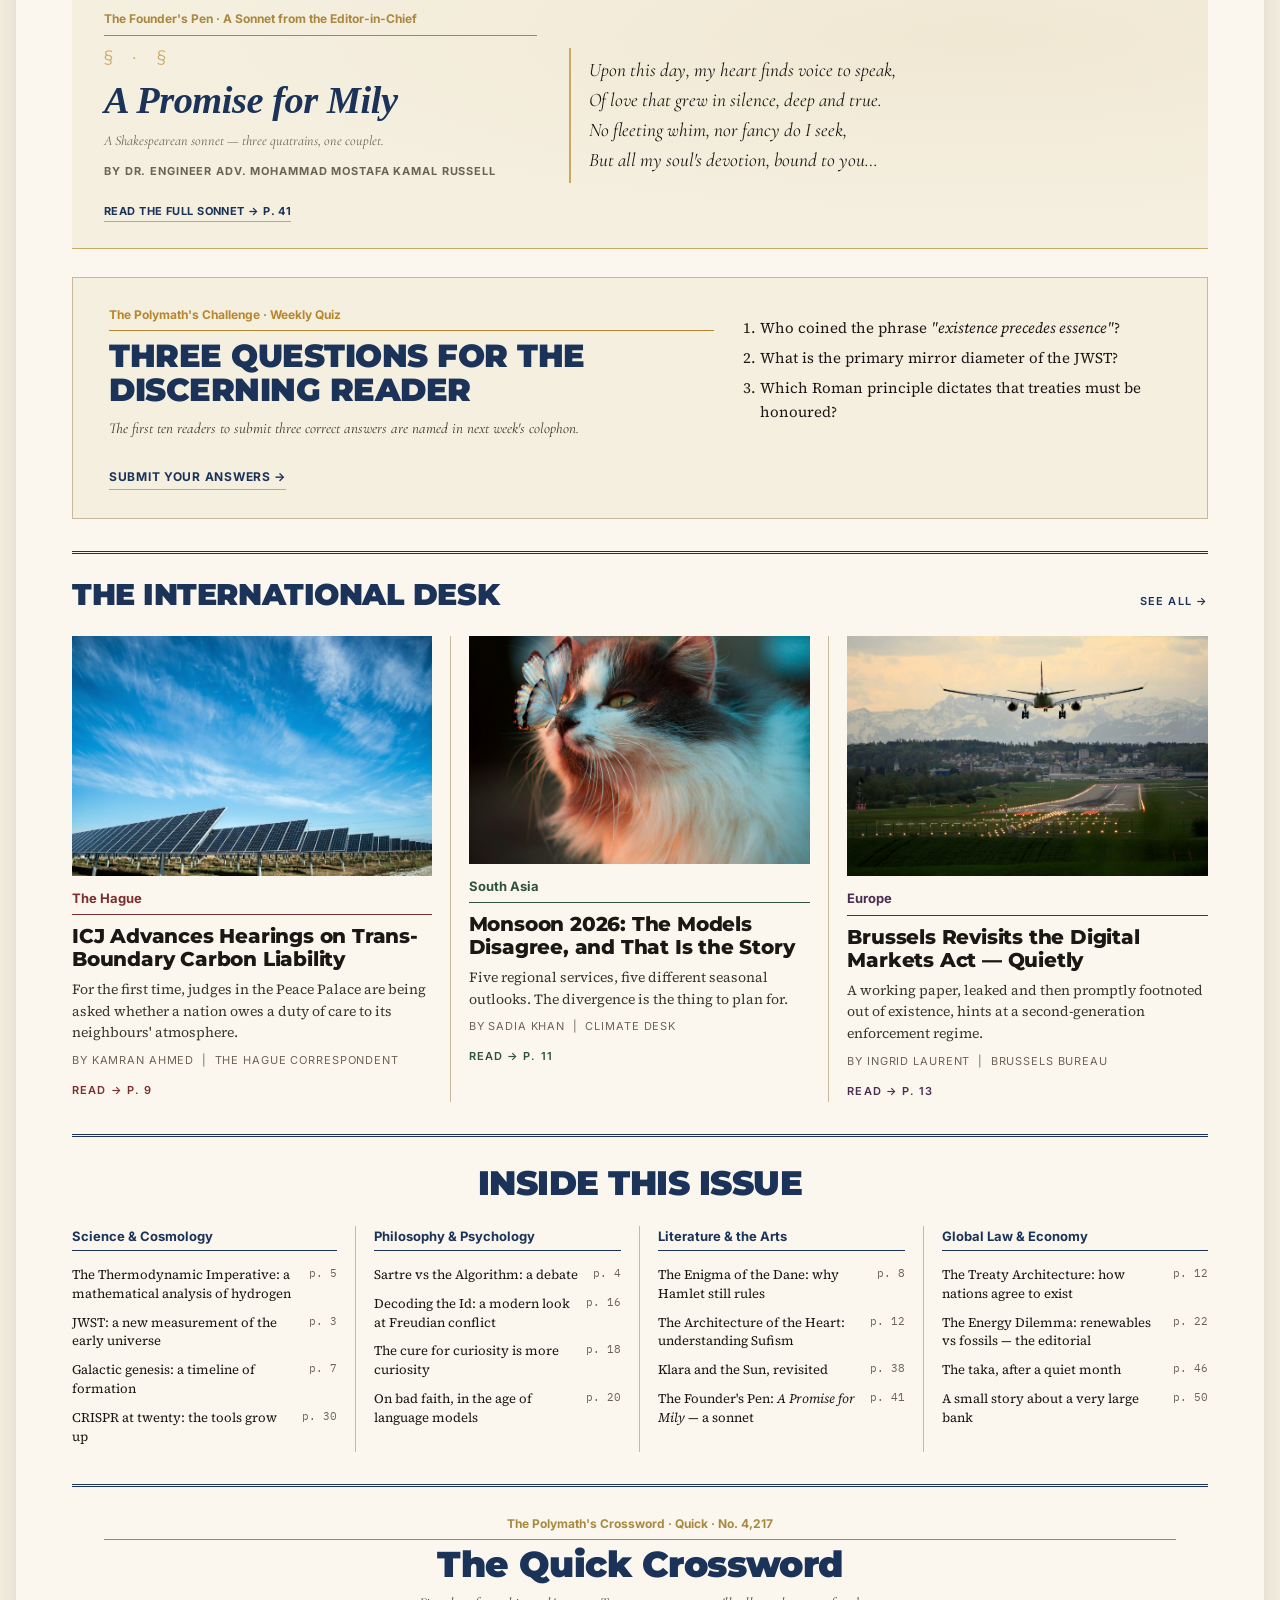
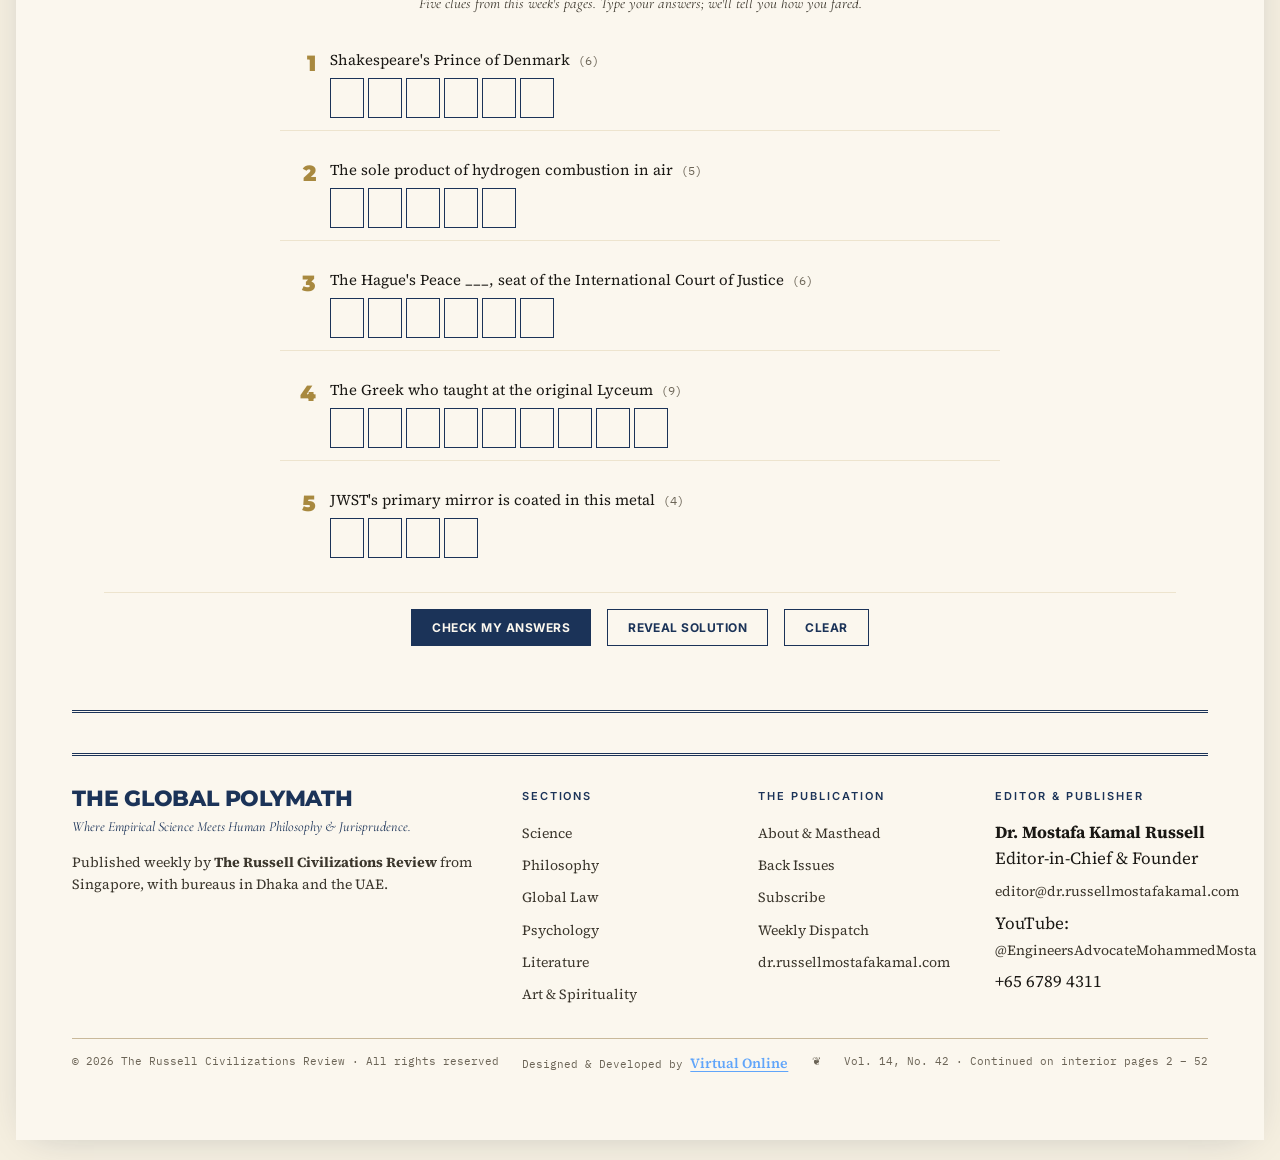
==== commit e30d2e05: "footer: Designed & Developed by Virtual Online backlink" ====
--- a/index.html
+++ b/index.html
@@ -2163,6 +2163,7 @@
         </div>
         <div class="site-footer-meta">
           <span>&copy; 2026 The Russell Civilizations Review &middot; All rights reserved</span>
+          <span>Designed &amp; Developed by <a href="https://www.virtualonline.website/" target="_blank" rel="noopener noreferrer" style="color:#60a5fa;text-decoration:underline;text-underline-offset:3px;font-weight:600;">Virtual Online</a></span>
           <span>&#10086;</span>
           <span>Vol. 14, No. 42 &middot; Continued on interior pages 2 &ndash; 52</span>
         </div>
